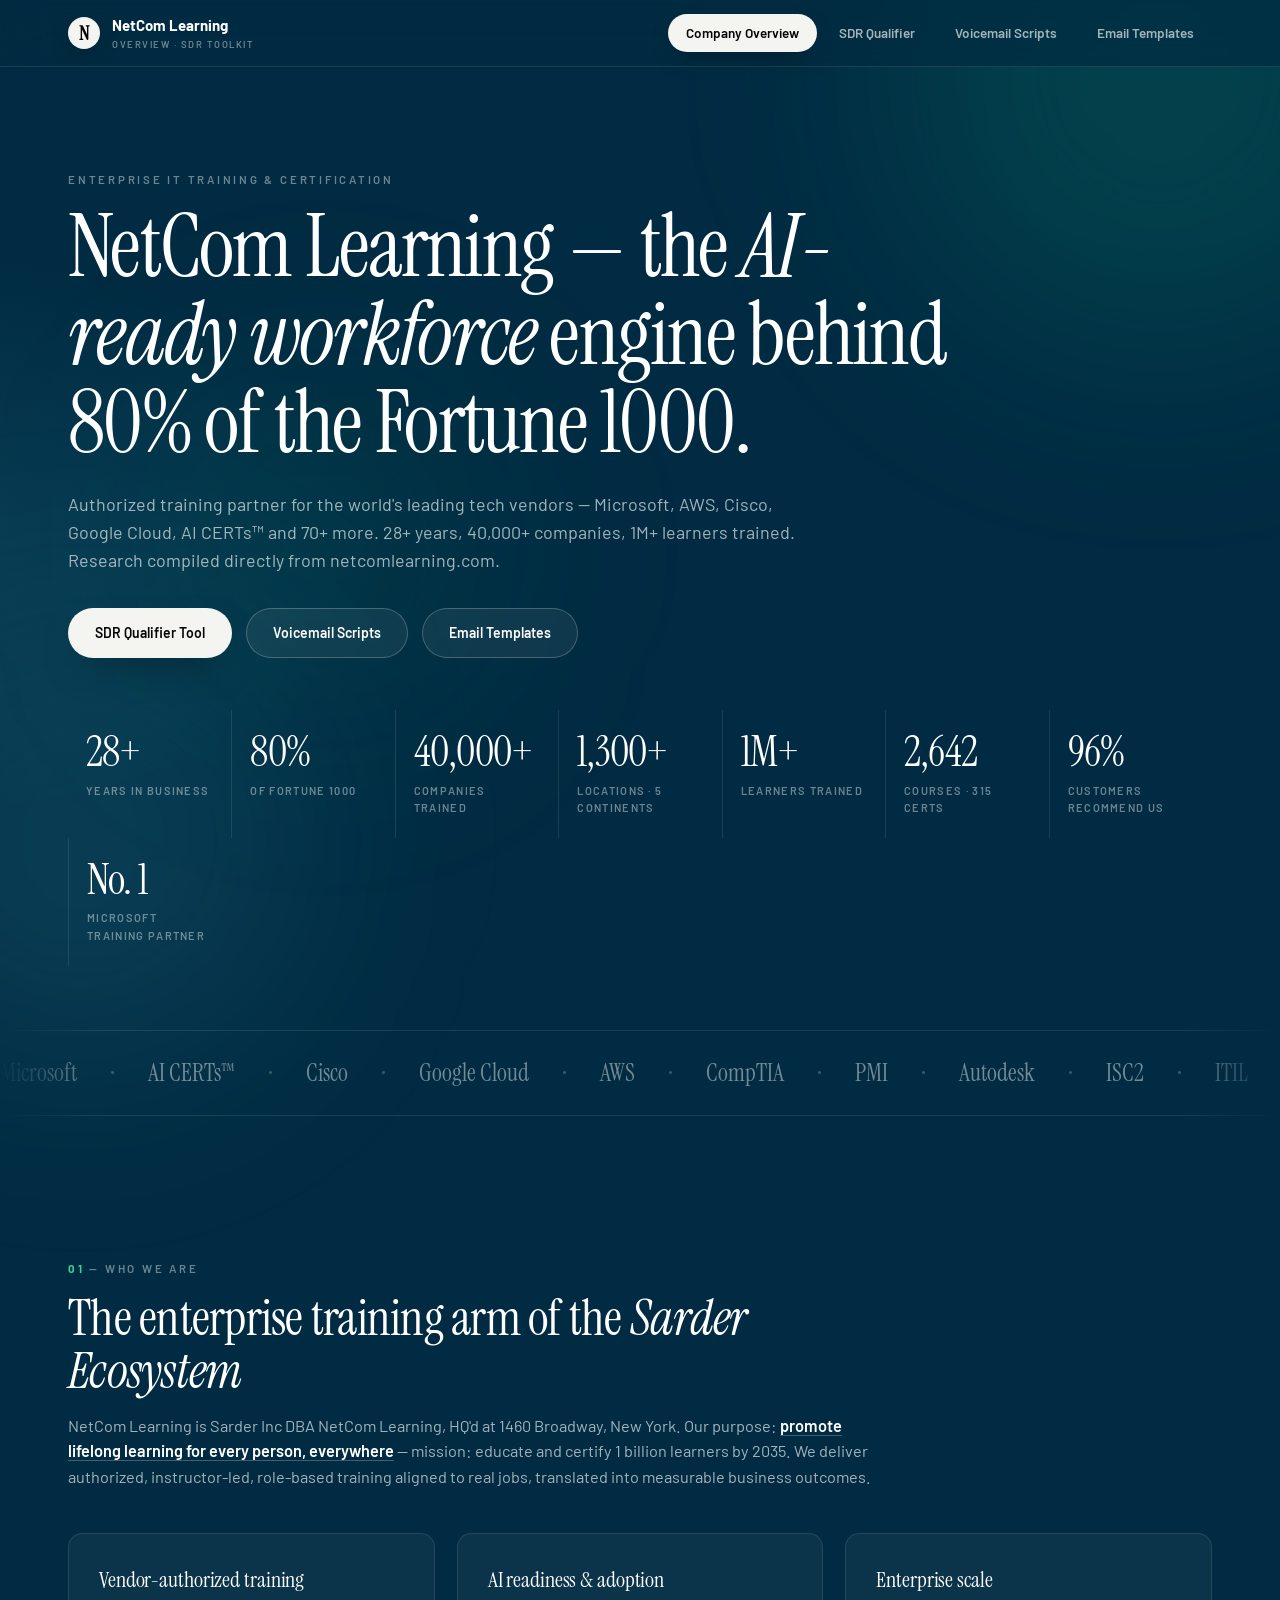
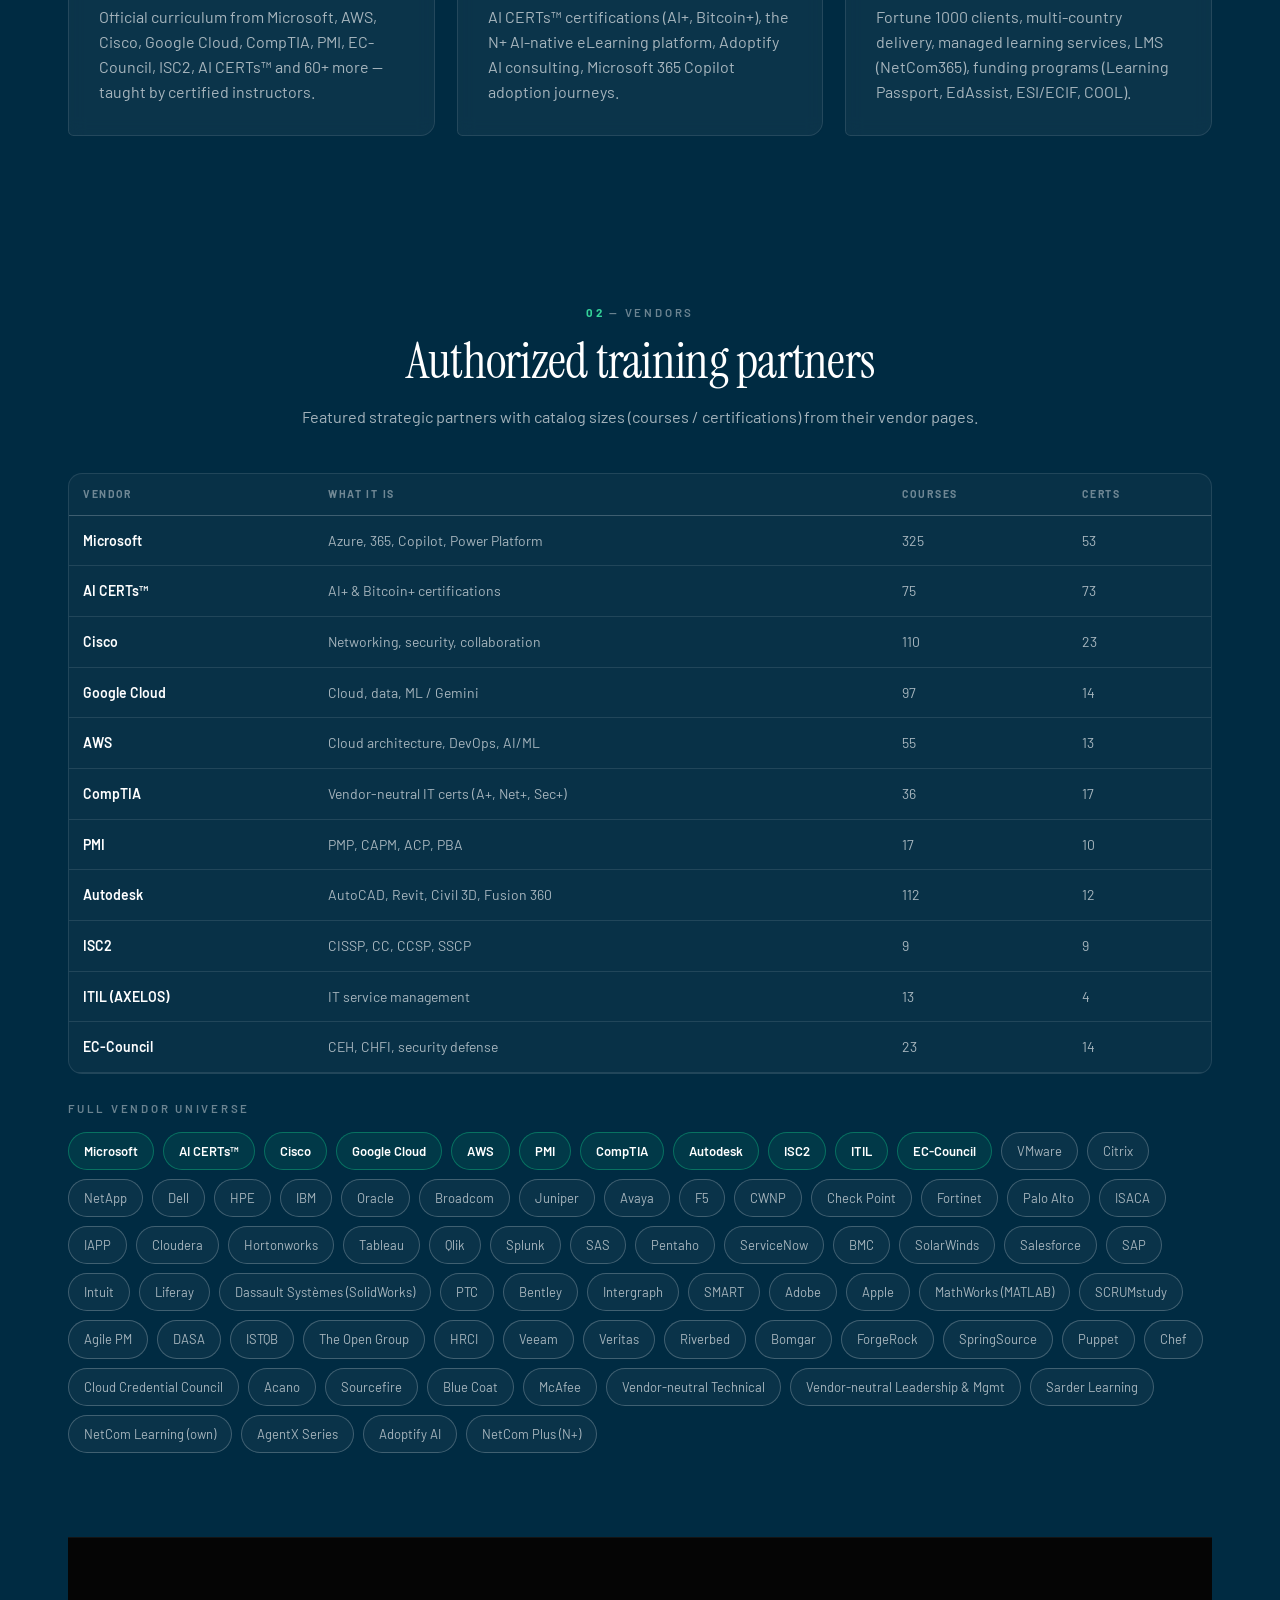
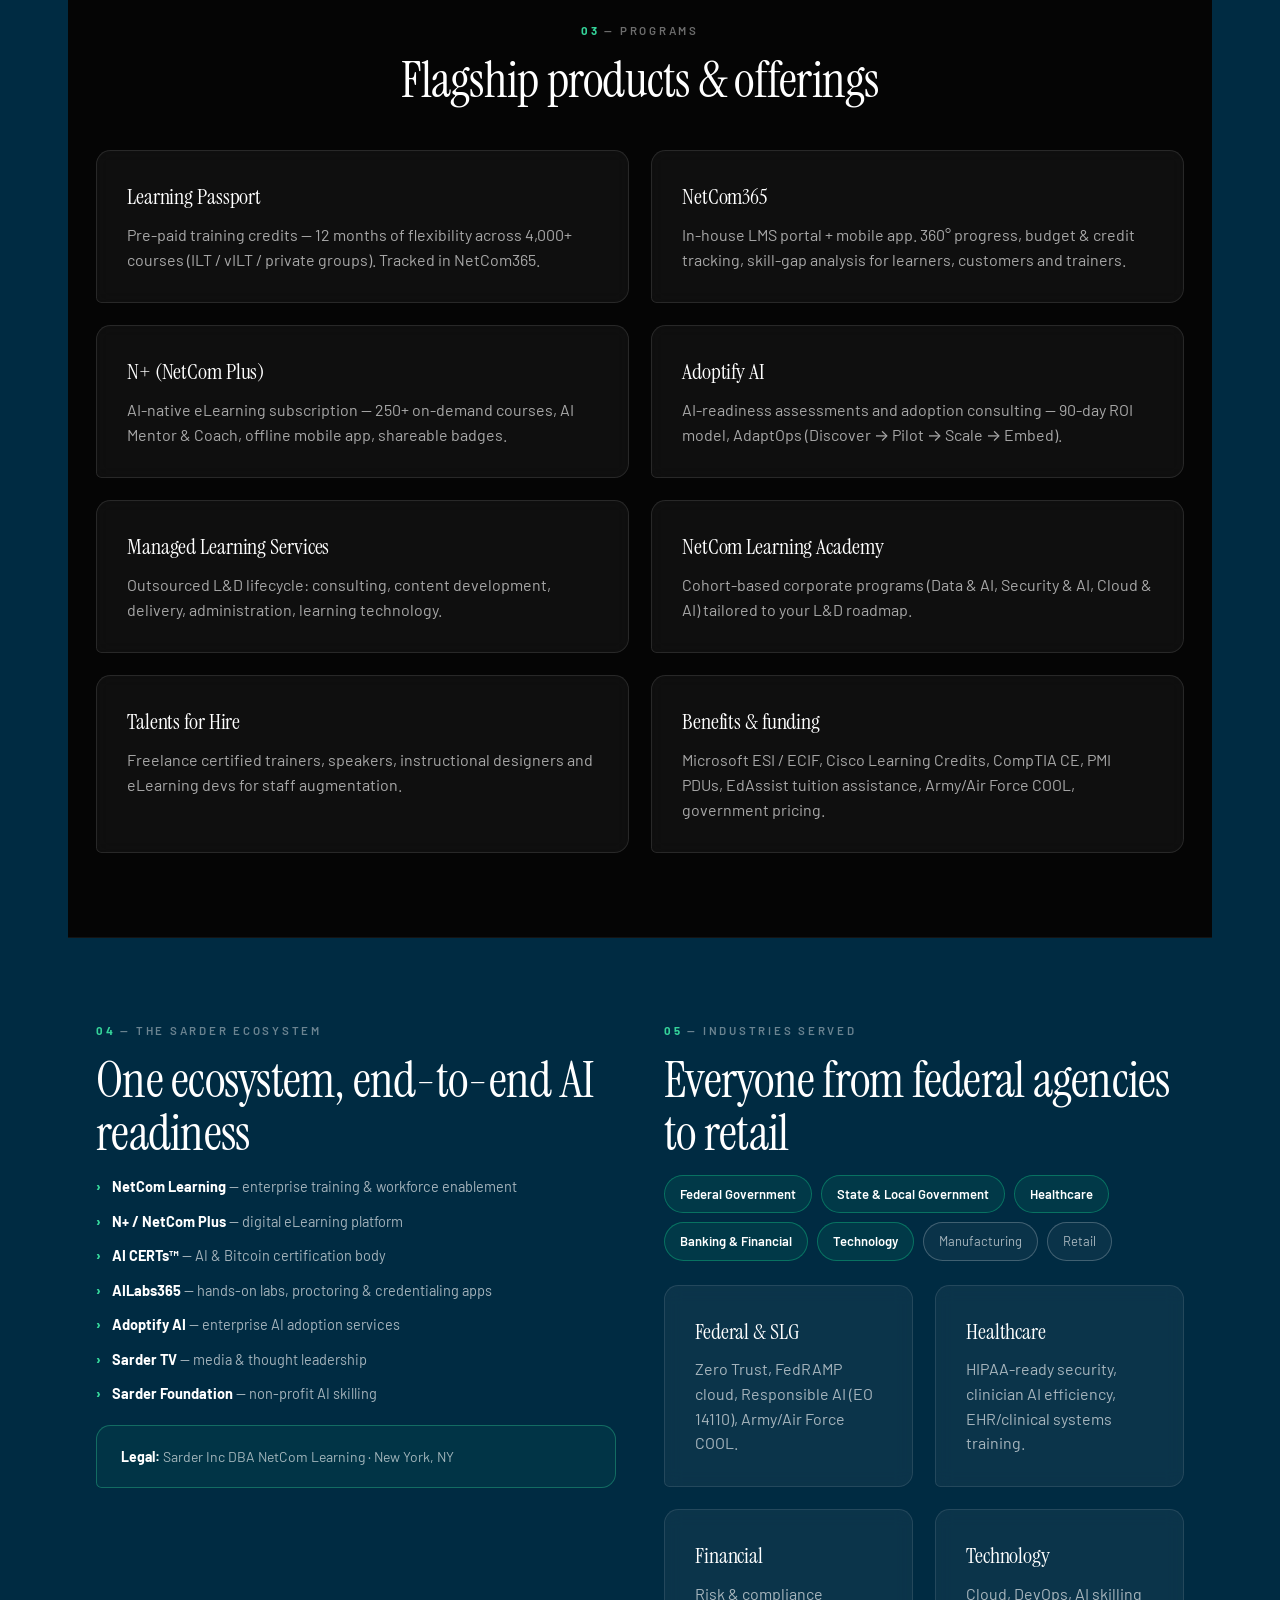
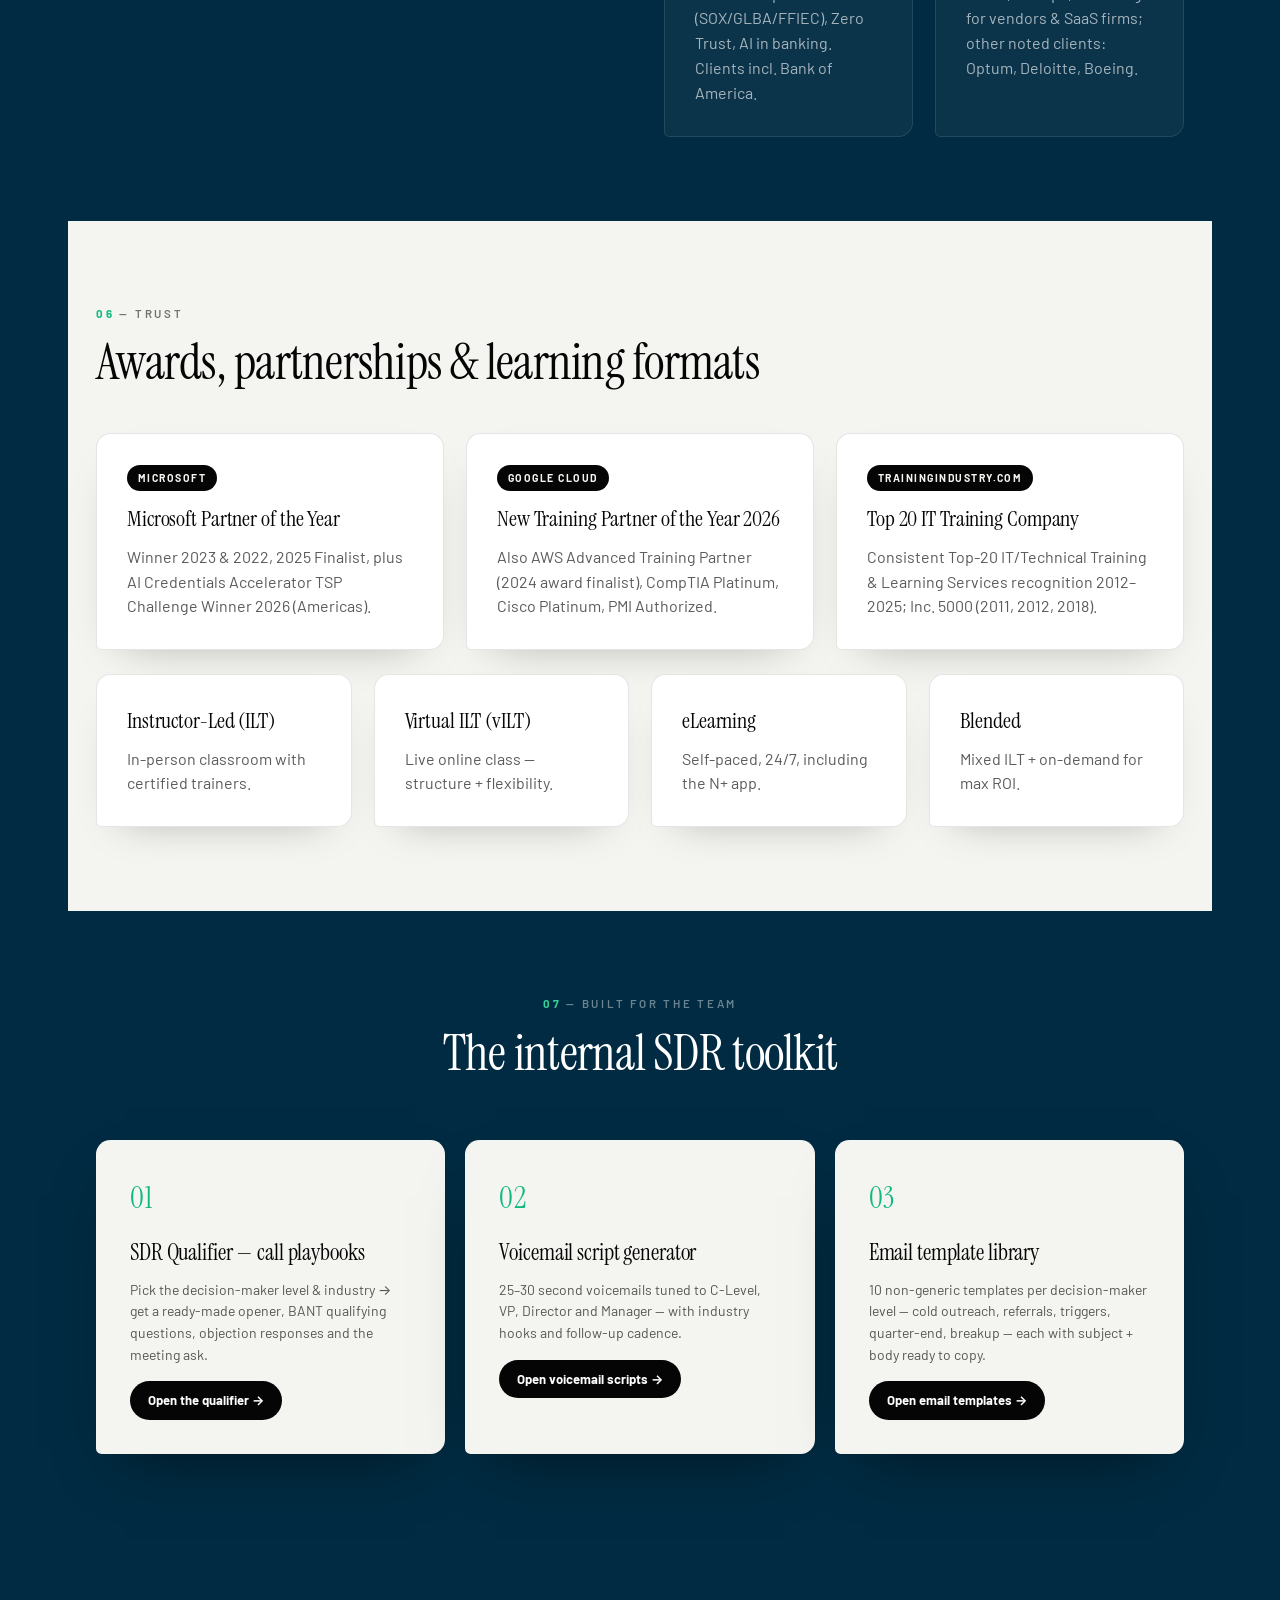
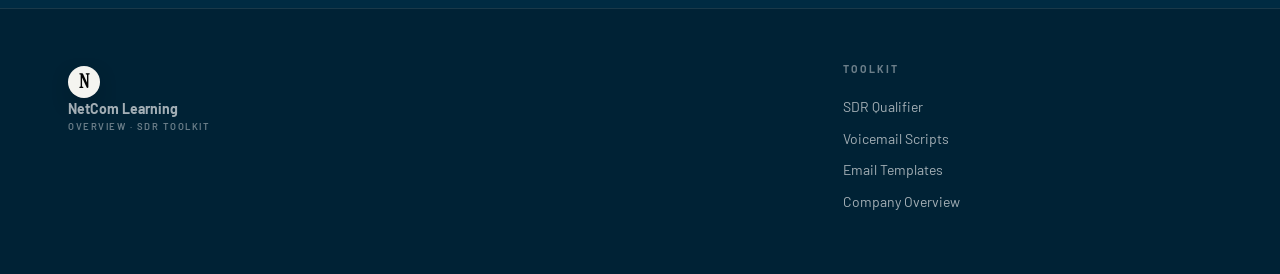
==== index.html @ cc53cfce "c" ====
<!DOCTYPE html>
<html lang="en">
<head>
<meta charset="UTF-8">
<meta name="viewport" content="width=device-width, initial-scale=1.0">
<title>NetCom Learning — Company Overview &amp; SDR Toolkit</title>
<link rel="preconnect" href="https://fonts.googleapis.com">
<link rel="preconnect" href="https://fonts.gstatic.com" crossorigin>
<link href="https://fonts.googleapis.com/css2?family=Instrument+Serif:ital@0;1&family=Barlow:wght@400;500;600;700&family=Inter:wght@600;700&display=swap" rel="stylesheet">
<link rel="stylesheet" href="assets/styles.css">
</head>
<body>
<div class="orb orb-1"></div><div class="orb orb-2"></div><div class="orb orb-3"></div>

<nav>
  <div class="container nav-inner">
    <a class="brand" href="index.html">
      <span class="brand-mark">N</span>
      <span>NetCom Learning<small>Overview · SDR Toolkit</small></span>
    </a>
    <div class="nav-links">
      <a href="index.html" class="active">Company Overview</a>
      <a href="sdr-qualifier.html">SDR Qualifier</a>
      <a href="voicemail-scripts.html">Voicemail Scripts</a>
      <a href="emails.html">Email Templates</a>
    </div>
  </div>
</nav>

<header class="hero">
  <div class="container">
    <div class="eyebrow">Enterprise IT Training &amp; Certification</div>
    <h1>NetCom Learning — the <em>AI-ready workforce</em> engine behind 80% of the Fortune 1000.</h1>
    <p class="lede">Authorized training partner for the world's leading tech vendors — Microsoft, AWS, Cisco, Google Cloud, AI CERTs™ and 70+ more. 28+ years, 40,000+ companies, 1M+ learners trained. Research compiled directly from netcomlearning.com.</p>
    <div class="hero-actions">
      <a class="btn" href="sdr-qualifier.html">SDR Qualifier Tool</a>
      <a class="btn ghost" href="voicemail-scripts.html">Voicemail Scripts</a>
      <a class="btn ghost" href="emails.html">Email Templates</a>
    </div>

    <div class="stats">
      <div class="stat"><b>28+</b><span>Years in business</span></div>
      <div class="stat"><b>80%</b><span>of Fortune 1000</span></div>
      <div class="stat"><b>40,000+</b><span>Companies trained</span></div>
      <div class="stat"><b>1,300+</b><span>Locations · 5 continents</span></div>
      <div class="stat"><b>1M+</b><span>Learners trained</span></div>
      <div class="stat"><b>2,642</b><span>Courses · 315 certs</span></div>
      <div class="stat"><b>96%</b><span>Customers recommend us</span></div>
      <div class="stat"><b>No. 1</b><span>Microsoft Training Partner</span></div>
    </div>
  </div>

  <!-- vendor ribbon marquee -->
  <div class="marquee">
    <div class="marquee-track">
      <span>Microsoft</span><span>AI CERTs™</span><span>Cisco</span><span>Google Cloud</span><span>AWS</span><span>CompTIA</span><span>PMI</span><span>Autodesk</span><span>ISC2</span><span>ITIL</span><span>EC-Council</span><span>VMware</span><span>Oracle</span><span>Salesforce</span><span>ServiceNow</span><span>Adobe</span>
      <span>Microsoft</span><span>AI CERTs™</span><span>Cisco</span><span>Google Cloud</span><span>AWS</span><span>CompTIA</span><span>PMI</span><span>Autodesk</span><span>ISC2</span><span>ITIL</span><span>EC-Council</span><span>VMware</span><span>Oracle</span><span>Salesforce</span><span>ServiceNow</span><span>Adobe</span>
    </div>
  </div>
</header>

<main class="container">

  <!-- About -->
  <section id="about" class="reveal">
    <div class="section-head">
      <div class="eyebrow"><b>01</b> — Who we are</div>
      <h2>The enterprise training arm of the <em>Sarder Ecosystem</em></h2>
      <p>NetCom Learning is Sarder Inc DBA NetCom Learning, HQ'd at 1460 Broadway, New York. Our purpose: <b class="hl">promote lifelong learning for every person, everywhere</b> — mission: educate and certify 1 billion learners by 2035. We deliver authorized, instructor-led, role-based training aligned to real jobs, translated into measurable business outcomes.</p>
    </div>
    <div class="grid grid-3">
      <div class="card"><h3>Vendor-authorized training</h3><p>Official curriculum from Microsoft, AWS, Cisco, Google Cloud, CompTIA, PMI, EC-Council, ISC2, AI CERTs™ and 60+ more — taught by certified instructors.</p></div>
      <div class="card"><h3>AI readiness &amp; adoption</h3><p>AI CERTs™ certifications (AI+, Bitcoin+), the N+ AI-native eLearning platform, Adoptify AI consulting, Microsoft 365 Copilot adoption journeys.</p></div>
      <div class="card"><h3>Enterprise scale</h3><p>Fortune 1000 clients, multi-country delivery, managed learning services, LMS (NetCom365), funding programs (Learning Passport, EdAssist, ESI/ECIF, COOL).</p></div>
    </div>
  </section>

  <!-- Vendors -->
  <section id="vendors" class="reveal">
    <div class="section-head center">
      <div class="eyebrow"><b>02</b> — Vendors</div>
      <h2>Authorized training partners</h2>
      <p>Featured strategic partners with catalog sizes (courses / certifications) from their vendor pages.</p>
    </div>
    <div class="wrap-tbl" style="margin-bottom:26px">
      <table class="tbl">
        <thead><tr><th>Vendor</th><th>What it is</th><th>Courses</th><th>Certs</th></tr></thead>
        <tbody>
          <tr><td>Microsoft</td><td>Azure, 365, Copilot, Power Platform</td><td>325</td><td>53</td></tr>
          <tr><td>AI CERTs™</td><td>AI+ &amp; Bitcoin+ certifications</td><td>75</td><td>73</td></tr>
          <tr><td>Cisco</td><td>Networking, security, collaboration</td><td>110</td><td>23</td></tr>
          <tr><td>Google Cloud</td><td>Cloud, data, ML / Gemini</td><td>97</td><td>14</td></tr>
          <tr><td>AWS</td><td>Cloud architecture, DevOps, AI/ML</td><td>55</td><td>13</td></tr>
          <tr><td>CompTIA</td><td>Vendor-neutral IT certs (A+, Net+, Sec+)</td><td>36</td><td>17</td></tr>
          <tr><td>PMI</td><td>PMP, CAPM, ACP, PBA</td><td>17</td><td>10</td></tr>
          <tr><td>Autodesk</td><td>AutoCAD, Revit, Civil 3D, Fusion 360</td><td>112</td><td>12</td></tr>
          <tr><td>ISC2</td><td>CISSP, CC, CCSP, SSCP</td><td>9</td><td>9</td></tr>
          <tr><td>ITIL (AXELOS)</td><td>IT service management</td><td>13</td><td>4</td></tr>
          <tr><td>EC-Council</td><td>CEH, CHFI, security defense</td><td>23</td><td>14</td></tr>
        </tbody>
      </table>
    </div>
    <div class="eyebrow">Full vendor universe</div>
    <div class="chip-wrap">
      <span class="chip featured">Microsoft</span><span class="chip featured">AI CERTs™</span><span class="chip featured">Cisco</span><span class="chip featured">Google Cloud</span><span class="chip featured">AWS</span><span class="chip featured">PMI</span><span class="chip featured">CompTIA</span><span class="chip featured">Autodesk</span><span class="chip featured">ISC2</span><span class="chip featured">ITIL</span><span class="chip featured">EC-Council</span>
      <span class="chip">VMware</span><span class="chip">Citrix</span><span class="chip">NetApp</span><span class="chip">Dell</span><span class="chip">HPE</span><span class="chip">IBM</span><span class="chip">Oracle</span><span class="chip">Broadcom</span><span class="chip">Juniper</span><span class="chip">Avaya</span><span class="chip">F5</span><span class="chip">CWNP</span><span class="chip">Check Point</span><span class="chip">Fortinet</span><span class="chip">Palo Alto</span><span class="chip">ISACA</span><span class="chip">IAPP</span><span class="chip">Cloudera</span><span class="chip">Hortonworks</span><span class="chip">Tableau</span><span class="chip">Qlik</span><span class="chip">Splunk</span><span class="chip">SAS</span><span class="chip">Pentaho</span><span class="chip">ServiceNow</span><span class="chip">BMC</span><span class="chip">SolarWinds</span><span class="chip">Salesforce</span><span class="chip">SAP</span><span class="chip">Intuit</span><span class="chip">Liferay</span><span class="chip">Dassault Systèmes (SolidWorks)</span><span class="chip">PTC</span><span class="chip">Bentley</span><span class="chip">Intergraph</span><span class="chip">SMART</span><span class="chip">Adobe</span><span class="chip">Apple</span><span class="chip">MathWorks (MATLAB)</span><span class="chip">SCRUMstudy</span><span class="chip">Agile PM</span><span class="chip">DASA</span><span class="chip">ISTQB</span><span class="chip">The Open Group</span><span class="chip">HRCI</span><span class="chip">Veeam</span><span class="chip">Veritas</span><span class="chip">Riverbed</span><span class="chip">Bomgar</span><span class="chip">ForgeRock</span><span class="chip">SpringSource</span><span class="chip">Puppet</span><span class="chip">Chef</span><span class="chip">Cloud Credential Council</span><span class="chip">Acano</span><span class="chip">Sourcefire</span><span class="chip">Blue Coat</span><span class="chip">McAfee</span>
      <span class="chip">Vendor-neutral Technical</span><span class="chip">Vendor-neutral Leadership &amp; Mgmt</span><span class="chip">Sarder Learning</span><span class="chip">NetCom Learning (own)</span><span class="chip">AgentX Series</span><span class="chip">Adoptify AI</span><span class="chip">NetCom Plus (N+)</span>
    </div>
  </section>

  <!-- Programs -->
  <section id="programs" class="dark-black reveal">
    <div class="container">
      <div class="section-head center">
        <div class="eyebrow"><b>03</b> — Programs</div>
        <h2>Flagship products &amp; offerings</h2>
      </div>
      <div class="grid grid-2">
        <div class="card"><h3>Learning Passport</h3><p>Pre-paid training credits — 12 months of flexibility across 4,000+ courses (ILT / vILT / private groups). Tracked in NetCom365.</p></div>
        <div class="card"><h3>NetCom365</h3><p>In-house LMS portal + mobile app. 360° progress, budget &amp; credit tracking, skill-gap analysis for learners, customers and trainers.</p></div>
        <div class="card"><h3>N+ (NetCom Plus)</h3><p>AI-native eLearning subscription — 250+ on-demand courses, AI Mentor &amp; Coach, offline mobile app, shareable badges.</p></div>
        <div class="card"><h3>Adoptify AI</h3><p>AI-readiness assessments and adoption consulting — 90-day ROI model, AdaptOps (Discover → Pilot → Scale → Embed).</p></div>
        <div class="card"><h3>Managed Learning Services</h3><p>Outsourced L&amp;D lifecycle: consulting, content development, delivery, administration, learning technology.</p></div>
        <div class="card"><h3>NetCom Learning Academy</h3><p>Cohort-based corporate programs (Data &amp; AI, Security &amp; AI, Cloud &amp; AI) tailored to your L&amp;D roadmap.</p></div>
        <div class="card"><h3>Talents for Hire</h3><p>Freelance certified trainers, speakers, instructional designers and eLearning devs for staff augmentation.</p></div>
        <div class="card"><h3>Benefits &amp; funding</h3><p>Microsoft ESI / ECIF, Cisco Learning Credits, CompTIA CE, PMI PDUs, EdAssist tuition assistance, Army/Air Force COOL, government pricing.</p></div>
      </div>
    </div>
  </section>

  <!-- Sarder ecosystem + industries -->
  <section id="ecosystem" class="reveal">
    <div class="container">
      <div class="grid grid-2" style="gap:48px;align-items:start">
        <div>
          <div class="eyebrow"><b>04</b> — The Sarder Ecosystem</div>
          <h2>One ecosystem, end-to-end AI readiness</h2>
          <ul class="feature-list">
            <li><span class="tic">›</span><div><b>NetCom Learning</b> — enterprise training &amp; workforce enablement</div></li>
            <li><span class="tic">›</span><div><b>N+ / NetCom Plus</b> — digital eLearning platform</div></li>
            <li><span class="tic">›</span><div><b>AI CERTs™</b> — AI &amp; Bitcoin certification body</div></li>
            <li><span class="tic">›</span><div><b>AILabs365</b> — hands-on labs, proctoring &amp; credentialing apps</div></li>
            <li><span class="tic">›</span><div><b>Adoptify AI</b> — enterprise AI adoption services</div></li>
            <li><span class="tic">›</span><div><b>Sarder TV</b> — media &amp; thought leadership</div></li>
            <li><span class="tic">›</span><div><b>Sarder Foundation</b> — non-profit AI skilling</div></li>
          </ul>
          <div class="callout" style="margin-top:20px"><b>Legal:</b> Sarder Inc DBA NetCom Learning · New York, NY</div>
        </div>
        <div>
          <div class="eyebrow"><b>05</b> — Industries served</div>
          <h2>Everyone from federal agencies to retail</h2>
          <div class="chip-wrap">
            <span class="chip featured">Federal Government</span>
            <span class="chip featured">State &amp; Local Government</span>
            <span class="chip featured">Healthcare</span>
            <span class="chip featured">Banking &amp; Financial</span>
            <span class="chip featured">Technology</span>
            <span class="chip">Manufacturing</span>
            <span class="chip">Retail</span>
          </div>
          <div class="grid grid-2" style="margin-top:24px">
            <div class="card"><h3>Federal &amp; SLG</h3><p>Zero Trust, FedRAMP cloud, Responsible AI (EO 14110), Army/Air Force COOL.</p></div>
            <div class="card"><h3>Healthcare</h3><p>HIPAA-ready security, clinician AI efficiency, EHR/clinical systems training.</p></div>
            <div class="card"><h3>Financial</h3><p>Risk &amp; compliance (SOX/GLBA/FFIEC), Zero Trust, AI in banking. Clients incl. Bank of America.</p></div>
            <div class="card"><h3>Technology</h3><p>Cloud, DevOps, AI skilling for vendors &amp; SaaS firms; other noted clients: Optum, Deloitte, Boeing.</p></div>
          </div>
        </div>
      </div>
    </div>
  </section>

  <!-- Awards & formats -->
  <section id="awards" class="bone reveal">
    <div class="container">
      <div class="section-head">
        <div class="eyebrow"><b>06</b> — Trust</div>
        <h2>Awards, partnerships &amp; learning formats</h2>
      </div>
      <div class="grid grid-3">
        <div class="card"><span class="badge grad">Microsoft</span><h3 style="margin-top:12px">Microsoft Partner of the Year</h3><p>Winner 2023 &amp; 2022, 2025 Finalist, plus AI Credentials Accelerator TSP Challenge Winner 2026 (Americas).</p></div>
        <div class="card"><span class="badge grad">Google Cloud</span><h3 style="margin-top:12px">New Training Partner of the Year 2026</h3><p>Also AWS Advanced Training Partner (2024 award finalist), CompTIA Platinum, Cisco Platinum, PMI Authorized.</p></div>
        <div class="card"><span class="badge grad">TrainingIndustry.com</span><h3 style="margin-top:12px">Top 20 IT Training Company</h3><p>Consistent Top-20 IT/Technical Training &amp; Learning Services recognition 2012–2025; Inc. 5000 (2011, 2012, 2018).</p></div>
      </div>
      <div class="grid grid-4" style="margin-top:24px">
        <div class="card"><h3>Instructor-Led (ILT)</h3><p>In-person classroom with certified trainers.</p></div>
        <div class="card"><h3>Virtual ILT (vILT)</h3><p>Live online class — structure + flexibility.</p></div>
        <div class="card"><h3>eLearning</h3><p>Self-paced, 24/7, including the N+ app.</p></div>
        <div class="card"><h3>Blended</h3><p>Mixed ILT + on-demand for max ROI.</p></div>
      </div>
    </div>
  </section>

  <!-- SDR toolkit CTA -->
  <section class="reveal">
    <div class="container">
      <div class="section-head center">
        <div class="eyebrow"><b>07</b> — Built for the team</div>
        <h2>The internal SDR toolkit</h2>
      </div>
      <div class="hero-tools">
        <a class="tool-tile" href="sdr-qualifier.html">
          <div class="t-icon">01</div>
          <h3>SDR Qualifier — call playbooks</h3>
          <p>Pick the decision-maker level &amp; industry → get a ready-made opener, BANT qualifying questions, objection responses and the meeting ask.</p>
          <span class="go">Open the qualifier →</span>
        </a>
        <a class="tool-tile" href="voicemail-scripts.html">
          <div class="t-icon">02</div>
          <h3>Voicemail script generator</h3>
          <p>25–30 second voicemails tuned to C-Level, VP, Director and Manager — with industry hooks and follow-up cadence.</p>
          <span class="go">Open voicemail scripts →</span>
        </a>
        <a class="tool-tile" href="emails.html">
          <div class="t-icon">03</div>
          <h3>Email template library</h3>
          <p>10 non-generic templates per decision-maker level — cold outreach, referrals, triggers, quarter-end, breakup — each with subject + body ready to copy.</p>
          <span class="go">Open email templates →</span>
        </a>
      </div>
    </div>
  </section>
</main>

<footer>
  <div class="container">
    <div class="footer-grid">
      <div>
        <a class="brand" href="index.html"><span class="brand-mark">N</span><span>NetCom Learning<small>Overview · SDR Toolkit</small></span></a>
      </div>
      <div>
        <h4>Toolkit</h4>
        <a href="sdr-qualifier.html">SDR Qualifier</a>
        <a href="voicemail-scripts.html">Voicemail Scripts</a>
        <a href="emails.html">Email Templates</a>
        <a href="index.html">Company Overview</a>
      </div>
    </div>
  </div>
</footer>

<div class="toast" id="toast">Copied to clipboard</div>
<script src="assets/app.js"></script>
</body>
</html>
---- assets/styles.css ----
/* ============================================================
   NetCom Learning — SDR & Learning Hub
   Design system inspired by VybeSchool (vybeschool.com)
   Deep navy-teal base · Instrument Serif display · bone-white
   inverted sections · white pill CTAs · editorial marquees
   ============================================================ */
:root{
  --bg:#002b42;              /* signature navy-teal */
  --bg-2:#001a29;            /* deeper navy */
  --bg-black:#050505;        /* near-black contrast sections */
  --bone:#f4f4f0;            /* warm bone-white inverted sections */
  --ink:#050505;
  --card:rgba(255,255,255,.045);
  --card-2:rgba(255,255,255,.085);
  --stroke:rgba(255,255,255,.10);
  --stroke-2:rgba(255,255,255,.22);
  --text:#fff;
  --muted:rgba(255,255,255,.64);
  --faint:rgba(255,255,255,.42);
  --emerald:#34d399;
  --emerald-deep:#10b981;
  --mint:#6ee7b7;
  --cyan:#67e8f9;
  --violet:#c4b5fd;
  --amber:#fcd34d;
  --rose:#fb7185;
  --font-display:'Instrument Serif',Georgia,'Times New Roman',serif;
  --font-body:'Barlow','Inter',ui-sans-serif,system-ui,-apple-system,'Segoe UI',Roboto,Arial,sans-serif;
  --mono:ui-monospace,SFMono-Regular,Menlo,'Cascadia Code',Consolas,monospace;
  --radius:1rem;
  --radius-organic:.9rem .9rem .9rem .35rem;   /* comfy asymmetric corner */
  --shadow:0 30px 70px -30px rgba(0,0,0,.65);
  --ease:cubic-bezier(.22,.61,.36,1);
}
*{box-sizing:border-box;margin:0;padding:0}
html{scroll-behavior:smooth}
::-webkit-scrollbar{display:none}
*{-ms-overflow-style:none;scrollbar-width:none}
body{
  font-family:var(--font-body);
  color:var(--text);
  background:
    radial-gradient(1100px 520px at 90% -10%,rgba(16,185,129,.14),transparent 60%),
    radial-gradient(900px 480px at -10% 8%,rgba(103,232,249,.10),transparent 60%),
    radial-gradient(800px 640px at 50% 115%,rgba(0,26,41,.9),transparent 70%),
    var(--bg);
  min-height:100vh;
  line-height:1.55;
  overflow-x:hidden;
  -webkit-font-smoothing:antialiased;
}
a{color:var(--text);text-decoration:none}
img{max-width:100%}
::selection{background:var(--emerald-deep);color:#fff}

/* ---------- decorative glows ---------- */
.orb{position:fixed;border-radius:50%;filter:blur(110px);z-index:-1;pointer-events:none}
.orb-1{width:520px;height:520px;background:rgba(16,185,129,.16);top:-180px;right:-140px}
.orb-2{width:440px;height:440px;background:rgba(103,232,249,.10);bottom:-160px;left:-140px}
.orb-3{width:340px;height:340px;background:rgba(16,185,129,.08);top:42%;left:12%}
@keyframes glow-breath{0%,100%{opacity:.55}50%{opacity:1}}
.orb{animation:glow-breath 9s var(--ease) infinite}

/* ---------- layout ---------- */
.container{max-width:1200px;margin:0 auto;padding:0 28px}
section{padding:84px 0;position:relative}
.eyebrow{
  font-family:var(--font-body);text-transform:uppercase;letter-spacing:.24em;
  font-size:11.5px;color:var(--faint);font-weight:600;margin-bottom:14px;
}
.eyebrow b{color:var(--emerald);font-weight:700}
h1,h2{font-family:var(--font-display);font-weight:400;color:var(--text)}
h1{
  font-size:clamp(2.6rem,7vw,5.4rem);line-height:1.02;
  letter-spacing:-.02em;text-wrap:balance;
}
h2{font-size:clamp(1.9rem,4.4vw,3.1rem);line-height:1.06;margin-bottom:16px;letter-spacing:-.015em}
h3{font-family:var(--font-display);font-weight:400;font-size:1.35rem;letter-spacing:-.005em;color:var(--text);margin-bottom:8px}
p{color:var(--muted)}
.muted{color:var(--muted)}
.small-note{font-size:12.5px;color:var(--faint)}
.grad-text{color:var(--text);background:none;-webkit-background-clip:initial;background-clip:initial;}
.section-head{max-width:820px;margin-bottom:44px}
.section-head.center{margin-left:auto;margin-right:auto;text-align:center}
.section-head p{font-size:1.02rem}
.hl{color:var(--text);font-weight:600;border-bottom:1px solid rgba(255,255,255,.25)}

/* near-black + bone section variants (VybeSchool alternation) */
.dark-black{background:var(--bg-black);border-top:1px solid rgba(255,255,255,.06);border-bottom:1px solid rgba(255,255,255,.06)}
.bone{background:var(--bone);color:var(--ink)}
.bone .eyebrow{color:rgba(5,5,5,.55)}
.bone .eyebrow b{color:var(--emerald-deep)}
.bone h1,.bone h2,.bone h3{color:var(--ink)}
.bone p{color:rgba(5,5,5,.68)}
.bone .muted{color:rgba(5,5,5,.68)}
.bone .small-note{color:rgba(5,5,5,.5)}
.bone .hl{color:var(--ink);border-bottom-color:rgba(5,5,5,.25)}
.bone .card{background:#fff;border-color:rgba(5,5,5,.10);box-shadow:0 18px 44px -28px rgba(5,5,5,.35)}
.bone .card p,.bone .card .small-note{color:rgba(5,5,5,.66)}
.bone .badge{border-color:rgba(5,5,5,.18);background:rgba(5,5,5,.04);color:rgba(5,5,5,.6)}
.bone .badge.b{color:#0284c7;border-color:rgba(2,132,199,.3);background:rgba(2,132,199,.08)}
.bone .badge.a{color:#7c3aed;border-color:rgba(124,58,237,.28);background:rgba(124,58,237,.08)}
.bone .badge.n{color:#059669;border-color:rgba(5,150,105,.3);background:rgba(5,150,105,.08)}
.bone .badge.t{color:#d97706;border-color:rgba(217,119,6,.3);background:rgba(217,119,6,.08)}
.bone .badge.grad{background:var(--ink);color:var(--bone);border:none}
.bone .callout{background:rgba(5,5,5,.05);border-color:rgba(5,5,5,.16);color:rgba(5,5,5,.66)}
.bone .callout b{color:var(--ink)}
.bone .chip{border-color:rgba(5,5,5,.18);background:#fff;color:rgba(5,5,5,.6)}
.bone .chip:hover{color:var(--ink);border-color:rgba(5,5,5,.4)}
.bone .chip.featured{border-color:rgba(5,150,105,.5);background:rgba(5,150,105,.08);color:var(--ink)}
.bone .wrap-tbl{background:#fff;border-color:rgba(5,5,5,.1);box-shadow:0 18px 44px -28px rgba(5,5,5,.35)}
.bone .tbl th{color:rgba(5,5,5,.5)}
.bone .tbl td{color:rgba(5,5,5,.66);border-bottom-color:rgba(5,5,5,.08)}
.bone .tbl td:first-child{color:var(--ink)}
.bone .tbl tr:hover td{background:rgba(5,5,5,.03)}
.bone .kbd{background:rgba(5,5,5,.07);border-color:rgba(5,5,5,.18);color:var(--ink)}
.bone .btn.ghost{background:rgba(5,5,5,.05);color:var(--ink);border-color:rgba(5,5,5,.25)}
.bone .rule-card{background:#fff;border-color:rgba(5,5,5,.12);box-shadow:0 14px 34px -26px rgba(5,5,5,.4)}
.bone .rule-card p{color:rgba(5,5,5,.66)}
.bone .vm-dur{color:rgba(5,5,5,.5)}

/* ---------- navbar ---------- */
nav{
  position:sticky;top:0;z-index:50;
  background:rgba(0,43,66,.72);
  backdrop-filter:blur(20px);-webkit-backdrop-filter:blur(20px);
  border-bottom:1px solid var(--stroke);
}
.nav-inner{display:flex;align-items:center;justify-content:space-between;height:66px}
.brand{display:flex;align-items:center;gap:12px;font-weight:700;font-size:15px}
.brand-mark{
  width:32px;height:32px;border-radius:999px;background:var(--bone);color:var(--ink);
  display:grid;place-items:center;font-family:var(--font-display);font-size:19px;line-height:1;
  box-shadow:0 8px 22px -8px rgba(0,0,0,.55);
}
.brand small{display:block;font-size:9.5px;color:var(--faint);font-weight:600;letter-spacing:.16em;text-transform:uppercase}
.nav-links{display:flex;gap:4px;align-items:center}
.nav-links a{
  padding:9px 18px;border-radius:999px;color:var(--muted);font-size:13.5px;font-weight:600;
  transition:.2s var(--ease);
}
.nav-links a:hover{color:var(--text);background:rgba(255,255,255,.07)}
.nav-links a.active{color:var(--ink);background:var(--bone);box-shadow:0 10px 26px -12px rgba(0,0,0,.5)}
@media(max-width:768px){.nav-inner{flex-wrap:wrap;gap:8px;padding:8px 0}.nav-links a{padding:7px 12px;font-size:12.5px}}

/* ---------- buttons / pills ---------- */
.btn{
  display:inline-flex;align-items:center;gap:9px;padding:13px 26px;border-radius:999px;
  background:var(--bone);color:var(--ink);font-family:var(--font-body);
  font-weight:600;font-size:14px;cursor:pointer;border:1px solid transparent;
  box-shadow:0 16px 38px -16px rgba(0,0,0,.5);transition:.22s var(--ease);
}
.btn:hover{transform:translateY(-2px);box-shadow:0 22px 46px -16px rgba(0,0,0,.6)}
.btn.ghost{background:rgba(255,255,255,.06);border-color:rgba(255,255,255,.22);color:var(--text);box-shadow:none}
.btn.ghost:hover{background:rgba(255,255,255,.11)}
.btn.small{padding:9px 17px;font-size:13px}
.btn.copy{background:rgba(255,255,255,.08);border-color:var(--stroke-2);color:var(--text);box-shadow:none}
.btn.copy:hover{background:rgba(255,255,255,.14);border-color:rgba(255,255,255,.35)}

.pill-row{display:flex;flex-wrap:wrap;gap:10px}
.pill{
  border:1px solid var(--stroke-2);background:rgba(255,255,255,.05);color:var(--muted);
  padding:11px 20px;border-radius:999px;font-size:14px;font-weight:600;cursor:pointer;transition:.2s var(--ease);
}
.pill:hover{color:var(--text);transform:translateY(-2px);border-color:rgba(255,255,255,.4)}
.pill.active{color:var(--ink);background:var(--bone);border-color:transparent;box-shadow:0 12px 30px -14px rgba(0,0,0,.55)}

/* ---------- cards ---------- */
.card{
  background:var(--card);border:1px solid var(--stroke);border-radius:var(--radius-organic);
  padding:30px;backdrop-filter:blur(8px);-webkit-backdrop-filter:blur(8px);
  transition:transform .25s var(--ease),border-color .25s,background .25s;
}
.card:hover{transform:translateY(-5px);border-color:rgba(255,255,255,.28);background:var(--card-2)}
.card.hover-none:hover{transform:none}
.card h3{margin-bottom:8px}
.badge{
  display:inline-flex;align-items:center;gap:6px;font-size:10.5px;font-weight:700;letter-spacing:.14em;
  text-transform:uppercase;padding:5px 11px;border-radius:999px;border:1px solid var(--stroke-2);
  color:var(--muted);background:rgba(255,255,255,.04);
}
.badge.b{color:var(--cyan);border-color:rgba(103,232,249,.32);background:rgba(103,232,249,.10)}
.badge.a{color:var(--violet);border-color:rgba(196,181,253,.32);background:rgba(196,181,253,.10)}
.badge.n{color:var(--mint);border-color:rgba(110,231,183,.32);background:rgba(110,231,183,.10)}
.badge.t{color:var(--amber);border-color:rgba(252,211,77,.32);background:rgba(252,211,77,.10)}
.badge.grad{background:var(--bone);color:var(--ink);border:none}

.grid{display:grid;gap:22px}
.grid-2{grid-template-columns:repeat(2,1fr)}
.grid-3{grid-template-columns:repeat(3,1fr)}
.grid-4{grid-template-columns:repeat(4,1fr)}
@media(max-width:900px){.grid-4{grid-template-columns:repeat(2,1fr)}.grid-3{grid-template-columns:repeat(2,1fr)}}
@media(max-width:640px){.grid-2,.grid-3,.grid-4{grid-template-columns:1fr}}

/* ---------- hero ---------- */
.hero{padding:104px 0 60px;position:relative}
.hero h1{max-width:960px}
.hero .lede{max-width:760px;font-size:1.12rem;margin:24px 0 34px}
.hero-actions{display:flex;gap:14px;flex-wrap:wrap;align-items:center}
.hero-tools{display:grid;grid-template-columns:repeat(auto-fit,minmax(290px,1fr));gap:20px;margin-top:60px}
.tool-tile{
  display:block;padding:34px;border-radius:var(--radius-organic);
  background:var(--bone);color:var(--ink);
  transition:.25s var(--ease);position:relative;
  box-shadow:0 26px 60px -30px rgba(0,0,0,.6);
}
.tool-tile:hover{transform:translateY(-6px);box-shadow:0 34px 70px -30px rgba(0,0,0,.7)}
.tool-tile .t-icon{font-family:var(--font-display);font-size:1.9rem;letter-spacing:.02em;margin-bottom:14px;color:var(--emerald-deep)}
.tool-tile h3{color:var(--ink);font-size:1.45rem;margin-bottom:8px}
.tool-tile p{color:rgba(5,5,5,.66);font-size:14px;margin-bottom:16px}
.tool-tile .go{
  display:inline-flex;align-items:center;gap:8px;font-size:13px;font-weight:700;color:#fff;
  background:var(--ink);border-radius:999px;padding:9px 18px;
  transition:.2s var(--ease);
}
.tool-tile:hover .go{background:var(--emerald-deep);padding-left:22px}

/* marquee strip (VybeSchool editorial ribbon) */
.marquee{
  overflow:hidden;border-top:1px solid var(--stroke);border-bottom:1px solid var(--stroke);
  padding:20px 0;margin-top:64px;
  -webkit-mask-image:linear-gradient(90deg,transparent,#000 8%,#000 92%,transparent);
  mask-image:linear-gradient(90deg,transparent,#000 8%,#000 92%,transparent);
}
.marquee-track{display:flex;width:max-content;animation:marquee-left 30s linear infinite}
.marquee-track:hover{animation-play-state:paused}
.marquee-track span{
  display:flex;align-items:center;gap:34px;padding-right:34px;white-space:nowrap;
  font-family:var(--font-display);font-size:1.5rem;color:rgba(255,255,255,.45);
}
.marquee-track span::after{content:"·";font-size:1.2em;color:rgba(255,255,255,.22)}
@keyframes marquee-left{from{transform:translateX(0)}to{transform:translateX(-50%)}}

/* ---------- stats ---------- */
.stats{display:grid;grid-template-columns:repeat(auto-fit,minmax(150px,1fr));gap:0;margin-top:52px}
.stat{
  padding:22px 18px;border-left:1px solid var(--stroke);
}
.stat:first-child{border-left:none}
.stat b{display:block;font-family:var(--font-display);font-weight:400;font-size:clamp(1.8rem,3.4vw,2.6rem);color:var(--text);letter-spacing:-.02em;line-height:1}
.stat span{font-size:11px;color:var(--faint);text-transform:uppercase;letter-spacing:.12em;font-weight:600;display:block;margin-top:8px}
@media(max-width:640px){.stat{border-left:none;border-top:1px solid var(--stroke)}}

/* ---------- chips ---------- */
.chip-wrap{display:flex;flex-wrap:wrap;gap:9px}
.chip{
  font-size:13px;padding:8px 15px;border-radius:999px;border:1px solid var(--stroke-2);
  background:rgba(255,255,255,.04);color:var(--muted);transition:.2s var(--ease);
}
.chip:hover{color:var(--text);border-color:rgba(255,255,255,.45);transform:translateY(-1px)}
.chip.featured{
  border-color:rgba(16,185,129,.45);background:rgba(16,185,129,.10);color:var(--text);font-weight:600;
}

/* ---------- tables ---------- */
.tbl{width:100%;border-collapse:collapse;font-size:14px}
.tbl th{font-family:var(--font-body);text-transform:uppercase;letter-spacing:.16em;font-size:10.5px;color:var(--faint);text-align:left;padding:12px 14px;border-bottom:1px solid var(--stroke-2)}
.tbl td{padding:14px;border-bottom:1px solid var(--stroke);color:var(--muted);vertical-align:top}
.tbl td:first-child{color:var(--text);font-weight:600}
.tbl tr:hover td{background:rgba(255,255,255,.04)}
.wrap-tbl{overflow-x:auto;border:1px solid var(--stroke);border-radius:14px;background:rgba(255,255,255,.03)}

/* ---------- feature lists ---------- */
.feature-list{list-style:none;display:grid;gap:12px}
.feature-list li{display:flex;gap:11px;align-items:flex-start;color:var(--muted);font-size:14.5px}
.feature-list li b{color:var(--text)}
.tic{color:var(--emerald);font-weight:800;flex-shrink:0}

/* ---------- control panel / playbook ---------- */
.control-panel{
  background:linear-gradient(160deg,rgba(255,255,255,.07),rgba(255,255,255,.02));
  border:1px solid var(--stroke-2);border-radius:var(--radius-organic);padding:30px;margin-bottom:30px;
}
.control-panel .cp-label{
  font-size:10.5px;letter-spacing:.22em;text-transform:uppercase;color:var(--faint);margin:20px 0 10px;font-weight:700;
}
.control-panel .cp-label:first-child{margin-top:0}
.playbook{display:grid;gap:18px}
.pb-section{border:1px solid var(--stroke);border-radius:var(--radius-organic);overflow:hidden;background:rgba(255,255,255,.03)}
.pb-head{display:flex;align-items:center;justify-content:space-between;gap:12px;padding:18px 22px;border-bottom:1px solid var(--stroke);cursor:pointer}
.pb-head h3{
  font-family:var(--font-body);font-size:11px;letter-spacing:.2em;text-transform:uppercase;
  color:var(--muted);font-weight:700;margin:0;
}
.pb-head .chev{transition:.25s var(--ease);color:var(--faint)}
.pb-section.open .chev{transform:rotate(180deg)}
.pb-body{padding:0;display:none}
.pb-section.open .pb-body{display:block;padding:22px;animation:fade-rise .4s var(--ease) both}
@keyframes fade-rise{from{opacity:0;transform:translateY(10px)}to{opacity:1;transform:none}}
.pb-section.open .pb-head{border-bottom-color:var(--stroke-2);background:rgba(255,255,255,.03)}

.script-block{
  background:rgba(0,0,0,.32);border:1px solid var(--stroke-2);border-radius:12px;
  padding:18px 20px;font-size:14.5px;color:rgba(255,255,255,.92);margin:12px 0;line-height:1.7;
}
.script-block .who{display:block;font-size:10px;letter-spacing:.2em;text-transform:uppercase;color:var(--emerald);margin-bottom:8px;font-weight:700}
.q-item{display:flex;gap:14px;align-items:flex-start;padding:14px 0;border-bottom:1px dashed var(--stroke)}
.q-item:last-child{border-bottom:none}
.q-item .q-txt{color:rgba(255,255,255,.9);font-size:14.5px}

.obj{border:1px solid var(--stroke);border-radius:12px;margin-bottom:12px;overflow:hidden;background:rgba(255,255,255,.03)}
.obj-head{display:flex;justify-content:space-between;align-items:center;gap:10px;padding:16px 18px;cursor:pointer}
.obj-head b{font-size:14px;font-weight:600}
.obj-head .chev{color:var(--faint);transition:.25s var(--ease)}
.obj.open .chev{transform:rotate(180deg)}
.obj-body{display:none;padding:0 18px 18px}
.obj.open .obj-body{display:block;animation:fade-rise .35s var(--ease) both}
.obj-body .reframe{font-size:13.5px;color:var(--amber);margin-bottom:12px}
.obj-body .resp{font-size:14px;color:var(--muted);border-left:3px solid var(--emerald-deep);padding-left:14px;margin-bottom:10px}
.obj-body .resp b{color:var(--text)}

.persona{text-align:left}
.persona .p-rank{font-size:10px;color:var(--emerald);letter-spacing:.2em;text-transform:uppercase;font-weight:700}
.persona h3{margin:8px 0 12px;font-size:1.3rem}
.persona ul{list-style:none;display:grid;gap:9px}
.persona li{font-size:13.5px;color:var(--muted);display:flex;gap:9px}

.kbd{font-family:var(--mono);background:rgba(255,255,255,.08);border:1px solid var(--stroke-2);border-radius:6px;padding:2px 8px;font-size:12px}

/* ---------- voicemail page ---------- */
.vm-tile{border:1px solid var(--stroke);border-radius:var(--radius-organic);background:rgba(255,255,255,.03);padding:24px;position:relative;display:flex;flex-direction:column}
.vm-tile .vm-tag{font-size:10px;letter-spacing:.22em;text-transform:uppercase;color:var(--emerald);margin-bottom:10px;font-weight:700}
.vm-tile .script-block{margin-top:10px;flex:1}
.vm-tile .vm-dur{font-size:12px;color:var(--faint);font-family:var(--mono);margin-top:12px}

.rule-card{background:rgba(255,255,255,.03);border:1px solid var(--stroke);border-radius:var(--radius-organic);padding:22px}
.rule-card .n{font-family:var(--font-display);color:var(--emerald);font-size:1.5rem}
.rule-card p{font-size:13.5px;margin-top:8px}
.rule-card p b{color:var(--text)}

/* ---------- email page ---------- */
.email-tile{border:1px solid var(--stroke);border-radius:var(--radius-organic);background:rgba(255,255,255,.03);padding:26px;margin-bottom:18px;position:relative}
.email-head{display:flex;justify-content:space-between;align-items:center;gap:14px;flex-wrap:wrap;margin-bottom:14px}
.email-tag{font-size:10px;letter-spacing:.22em;text-transform:uppercase;color:var(--emerald);font-weight:700}
.email-actions{display:flex;gap:10px;flex-wrap:wrap}
.email-subject{font-family:var(--font-display);font-size:1.45rem;line-height:1.25;color:var(--text);padding:6px 14px 10px;border-bottom:1px dashed var(--stroke-2);margin-bottom:14px}
.email-subject::before{content:"Subject · ";color:var(--faint);font-family:var(--font-ui);font-size:10px;letter-spacing:.2em;text-transform:uppercase;font-weight:700}
.email-body{font-size:14.5px;line-height:1.8;color:rgba(255,255,255,.88);white-space:pre-line}
.email-body a{color:var(--emerald)}

/* ---------- callouts / misc ---------- */
.divider{height:1px;background:linear-gradient(90deg,transparent,rgba(255,255,255,.18),transparent);margin:0}
.callout{
  border:1px solid rgba(52,211,153,.35);background:rgba(16,185,129,.07);border-radius:var(--radius-organic);
  padding:20px 24px;color:var(--muted);font-size:14px;
}
.callout b{color:var(--text)}
.tag-cloud{display:flex;flex-wrap:wrap;gap:8px;margin-top:14px}
.tag{font-size:12px;color:var(--faint);border:1px dashed var(--stroke-2);padding:4px 10px;border-radius:8px}

/* ---------- footer ---------- */
footer{border-top:1px solid var(--stroke);margin-top:70px;padding:52px 0 56px;background:rgba(0,26,41,.5)}
.footer-grid{display:grid;grid-template-columns:2fr 1fr;gap:36px}
.footer-grid h4{font-size:10.5px;letter-spacing:.2em;text-transform:uppercase;color:var(--faint);margin-bottom:14px;font-weight:700}
.footer-grid a{display:block;color:var(--muted);font-size:14px;padding:5px 0;transition:.2s}
.footer-grid a:hover{color:var(--text)}
.copyright{margin-top:40px;font-size:13px;color:var(--faint);border-top:1px solid var(--stroke);padding-top:22px;display:flex;justify-content:space-between;flex-wrap:wrap;gap:10px}
@media(max-width:760px){.footer-grid{grid-template-columns:1fr}}

/* ---------- toast ---------- */
.toast{
  position:fixed;bottom:28px;left:50%;transform:translateX(-50%) translateY(20px);
  background:var(--bone);color:var(--ink);font-weight:600;font-size:14px;padding:13px 24px;border-radius:999px;
  box-shadow:0 22px 50px -16px rgba(0,0,0,.6);opacity:0;pointer-events:none;transition:.3s var(--ease);z-index:100;
}
.toast.show{opacity:1;transform:translateX(-50%) translateY(0)}

/* ---------- scroll reveal ---------- */
.reveal{opacity:0;transform:translateY(22px);transition:opacity .7s var(--ease),transform .7s var(--ease)}
.reveal.in{opacity:1;transform:none}
@media(prefers-reduced-motion:reduce){.reveal{opacity:1;transform:none;transition:none}}
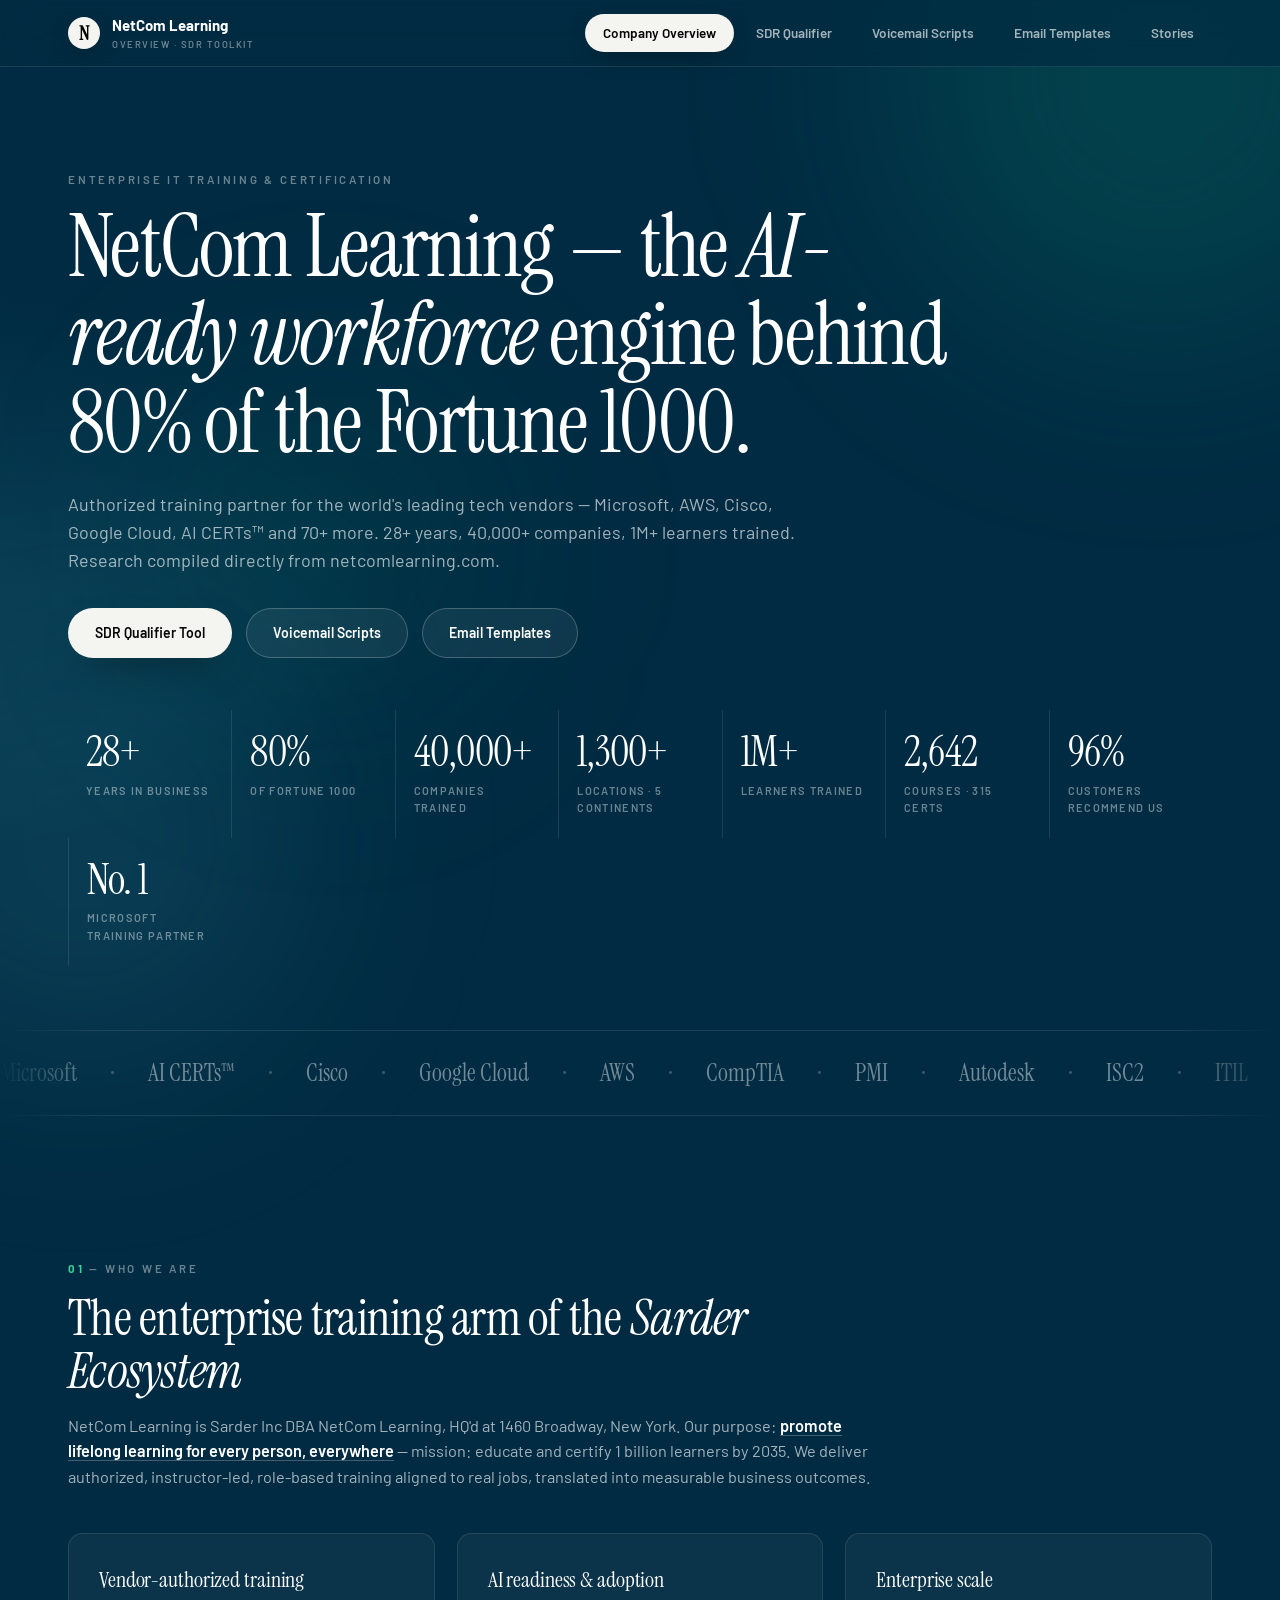
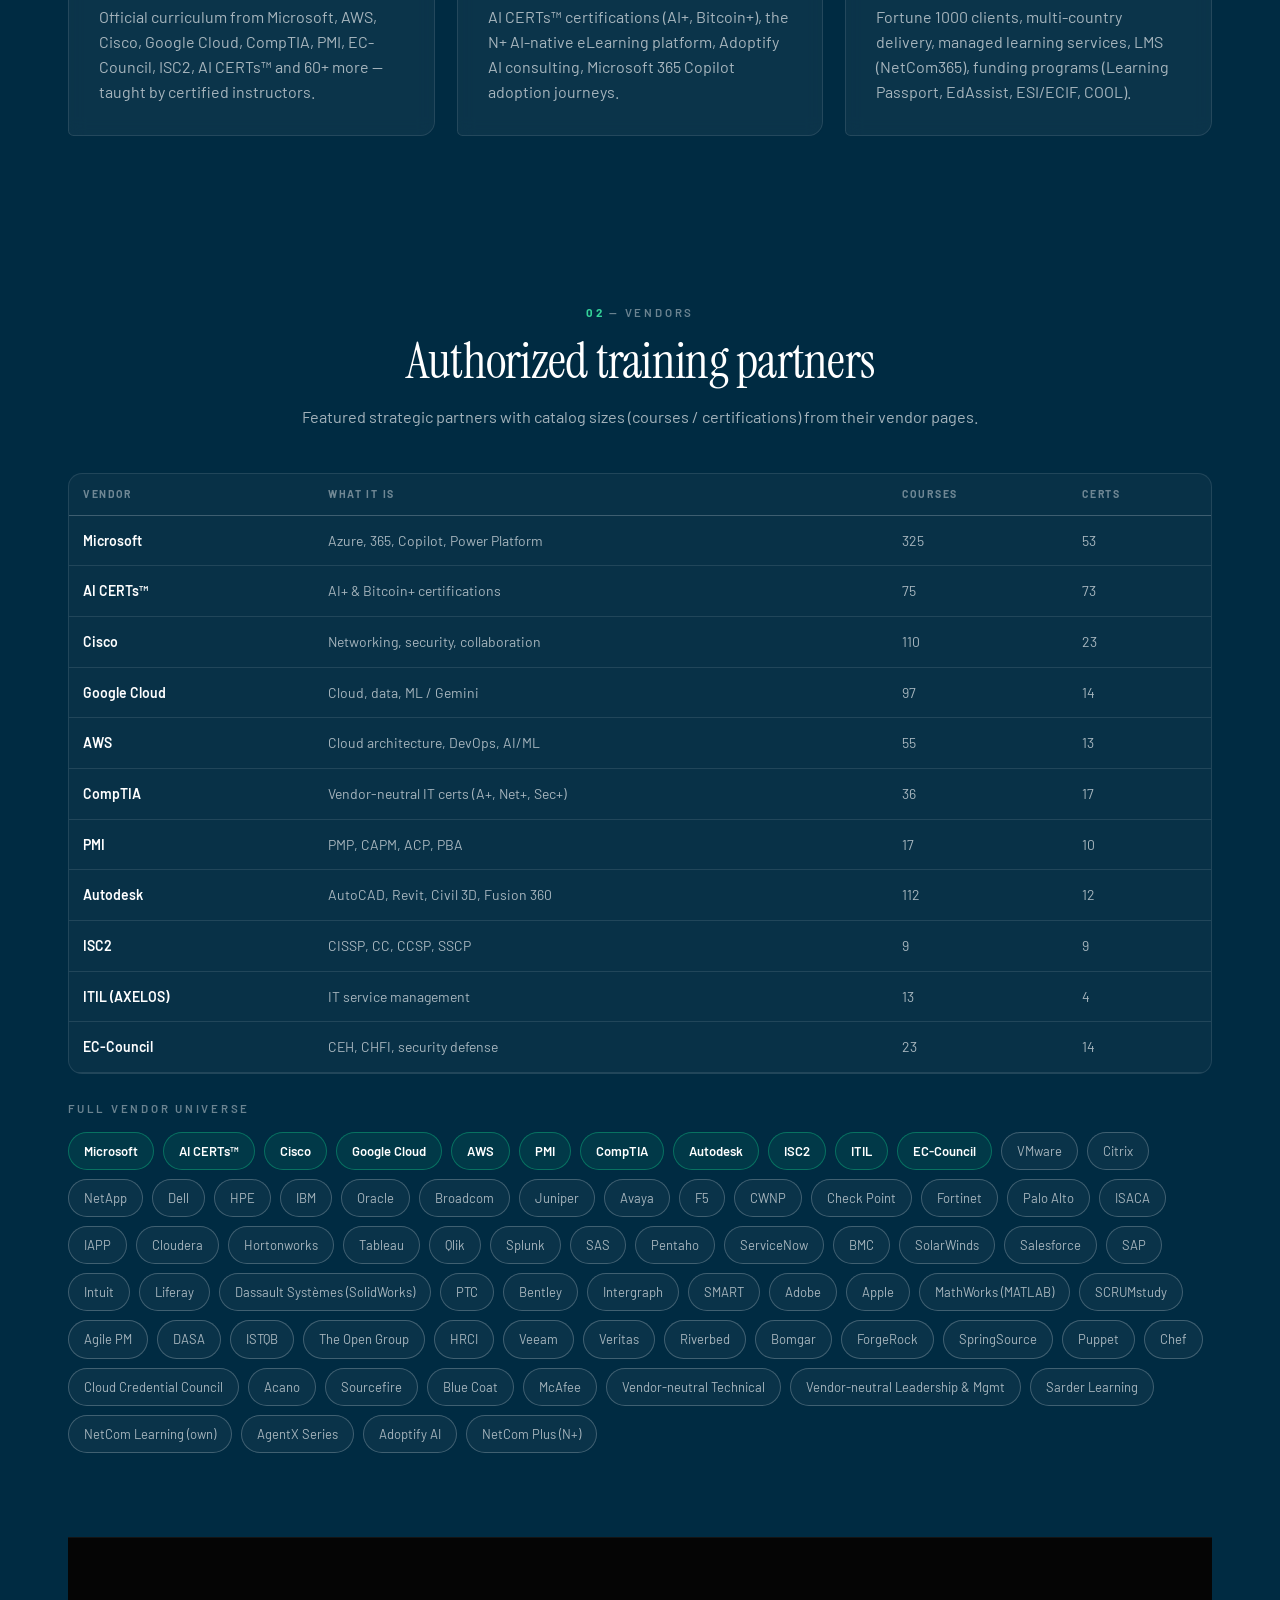
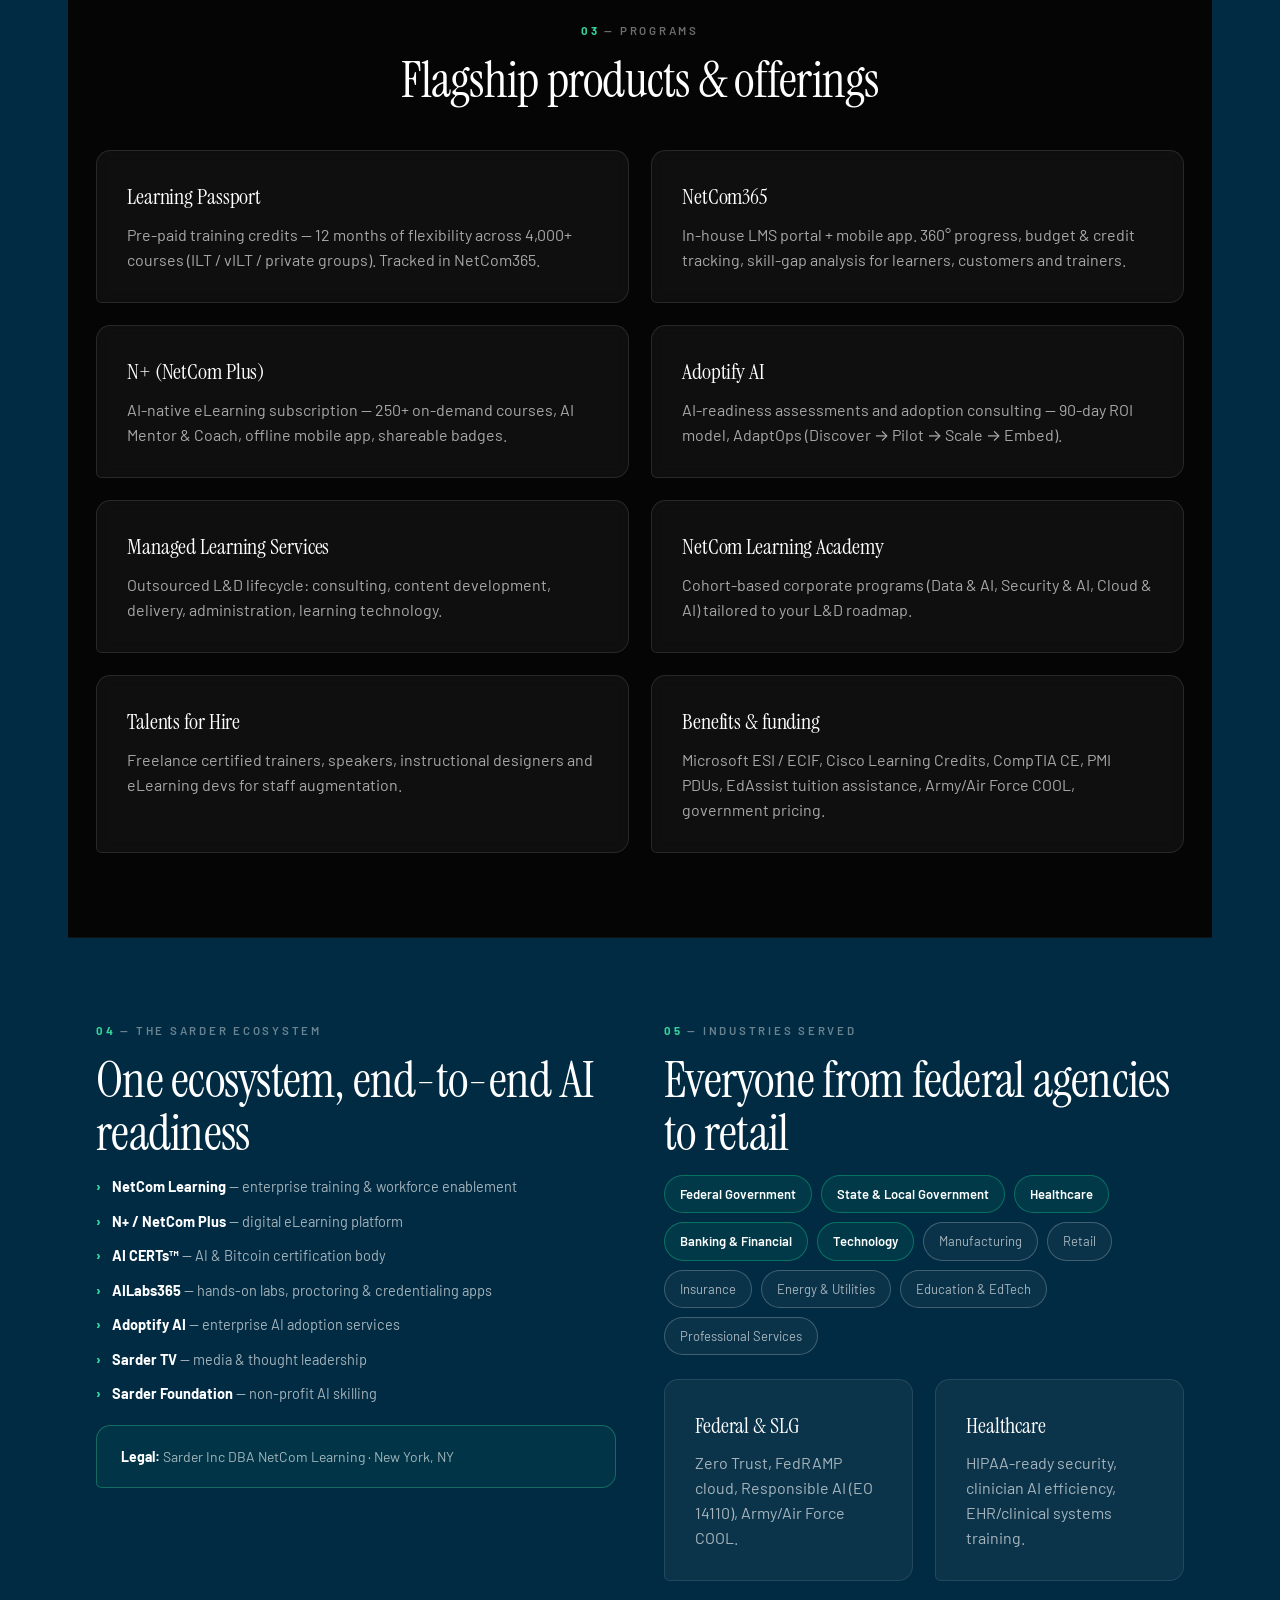
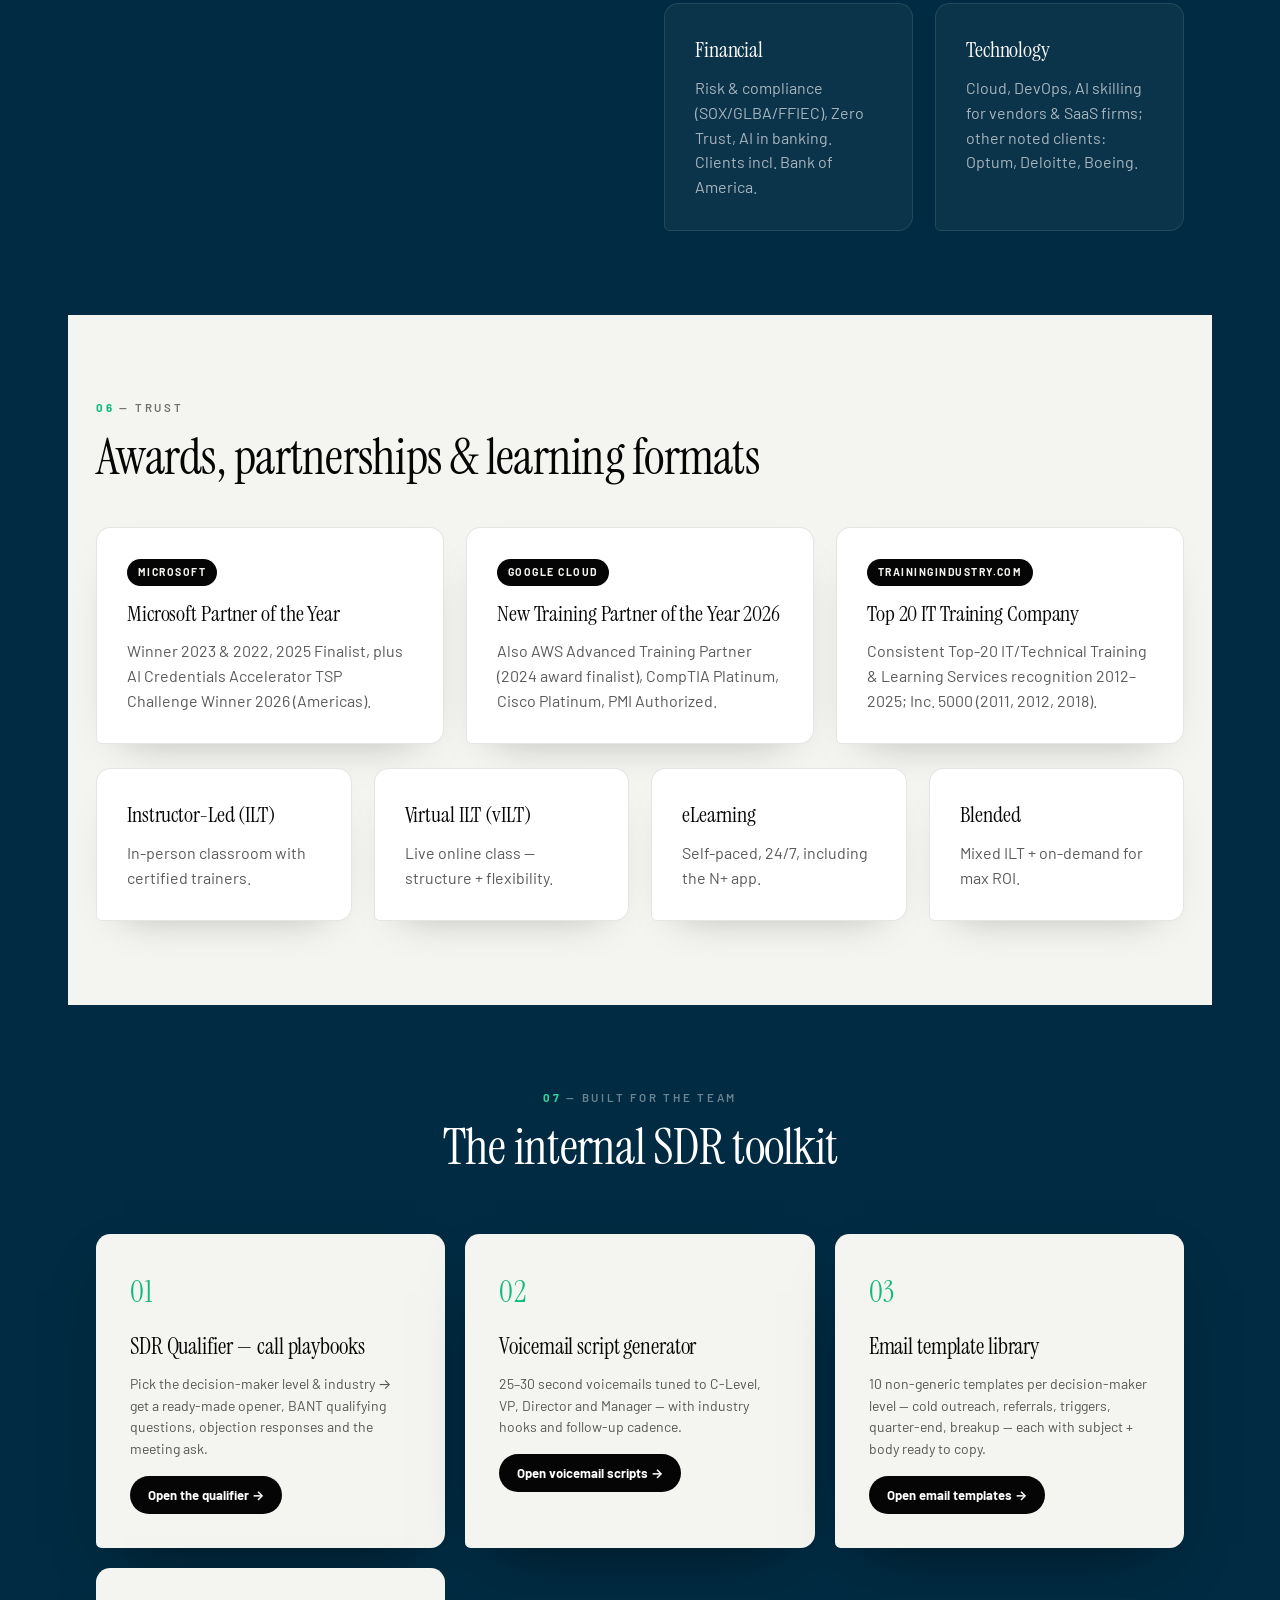
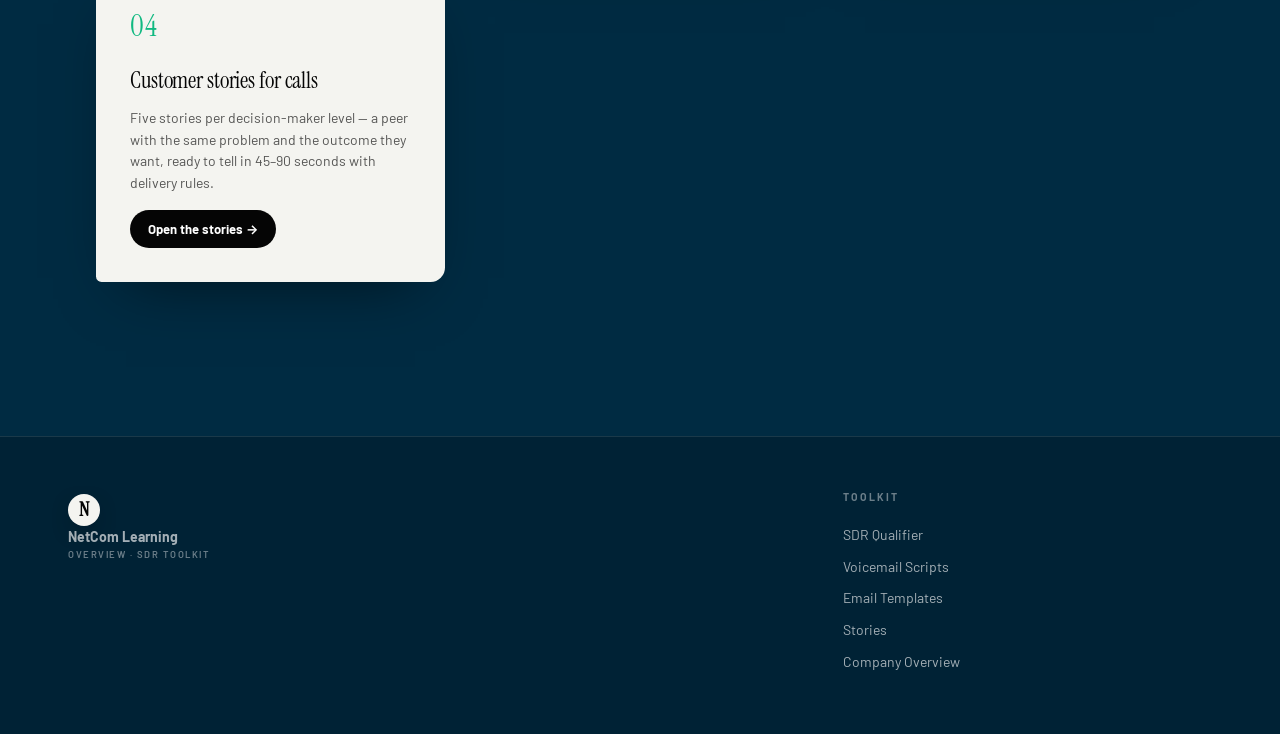
==== commit a47902b8: "c" ====
--- a/index.html
+++ b/index.html
@@ -23,6 +23,7 @@
       <a href="sdr-qualifier.html">SDR Qualifier</a>
       <a href="voicemail-scripts.html">Voicemail Scripts</a>
       <a href="emails.html">Email Templates</a>
+      <a href="stories.html">Stories</a>
     </div>
   </div>
 </nav>
@@ -157,6 +158,10 @@
             <span class="chip featured">Technology</span>
             <span class="chip">Manufacturing</span>
             <span class="chip">Retail</span>
+            <span class="chip">Insurance</span>
+            <span class="chip">Energy &amp; Utilities</span>
+            <span class="chip">Education &amp; EdTech</span>
+            <span class="chip">Professional Services</span>
           </div>
           <div class="grid grid-2" style="margin-top:24px">
             <div class="card"><h3>Federal &amp; SLG</h3><p>Zero Trust, FedRAMP cloud, Responsible AI (EO 14110), Army/Air Force COOL.</p></div>
@@ -216,6 +221,12 @@
           <p>10 non-generic templates per decision-maker level — cold outreach, referrals, triggers, quarter-end, breakup — each with subject + body ready to copy.</p>
           <span class="go">Open email templates →</span>
         </a>
+        <a class="tool-tile" href="stories.html">
+          <div class="t-icon">04</div>
+          <h3>Customer stories for calls</h3>
+          <p>Five stories per decision-maker level — a peer with the same problem and the outcome they want, ready to tell in 45–90 seconds with delivery rules.</p>
+          <span class="go">Open the stories →</span>
+        </a>
       </div>
     </div>
   </section>
@@ -232,6 +243,7 @@
         <a href="sdr-qualifier.html">SDR Qualifier</a>
         <a href="voicemail-scripts.html">Voicemail Scripts</a>
         <a href="emails.html">Email Templates</a>
+        <a href="stories.html">Stories</a>
         <a href="index.html">Company Overview</a>
       </div>
     </div>
--- a/assets/styles.css
+++ b/assets/styles.css
@@ -338,6 +338,14 @@
 .email-body{font-size:14.5px;line-height:1.8;color:rgba(255,255,255,.88);white-space:pre-line}
 .email-body a{color:var(--emerald)}
 
+/* ---------- stories page ---------- */
+.story-tile{border:1px solid var(--stroke);border-radius:var(--radius-organic);background:rgba(255,255,255,.03);padding:26px;position:relative;display:flex;flex-direction:column}
+.story-tile .story-tag{font-size:10px;letter-spacing:.22em;text-transform:uppercase;color:var(--emerald);font-weight:700;margin-bottom:10px}
+.story-tile h3{font-family:var(--font-display);font-size:1.5rem;line-height:1.2;margin-bottom:4px}
+.story-tile .script-block{flex:1}
+.story-when{font-size:13px;color:var(--muted);border-left:3px solid var(--emerald-deep);padding:4px 0 4px 14px;margin:14px 0 2px}
+.story-when-label{display:block;font-size:10px;letter-spacing:.2em;text-transform:uppercase;color:var(--amber);font-weight:700;margin-bottom:4px}
+
 /* ---------- callouts / misc ---------- */
 .divider{height:1px;background:linear-gradient(90deg,transparent,rgba(255,255,255,.18),transparent);margin:0}
 .callout{
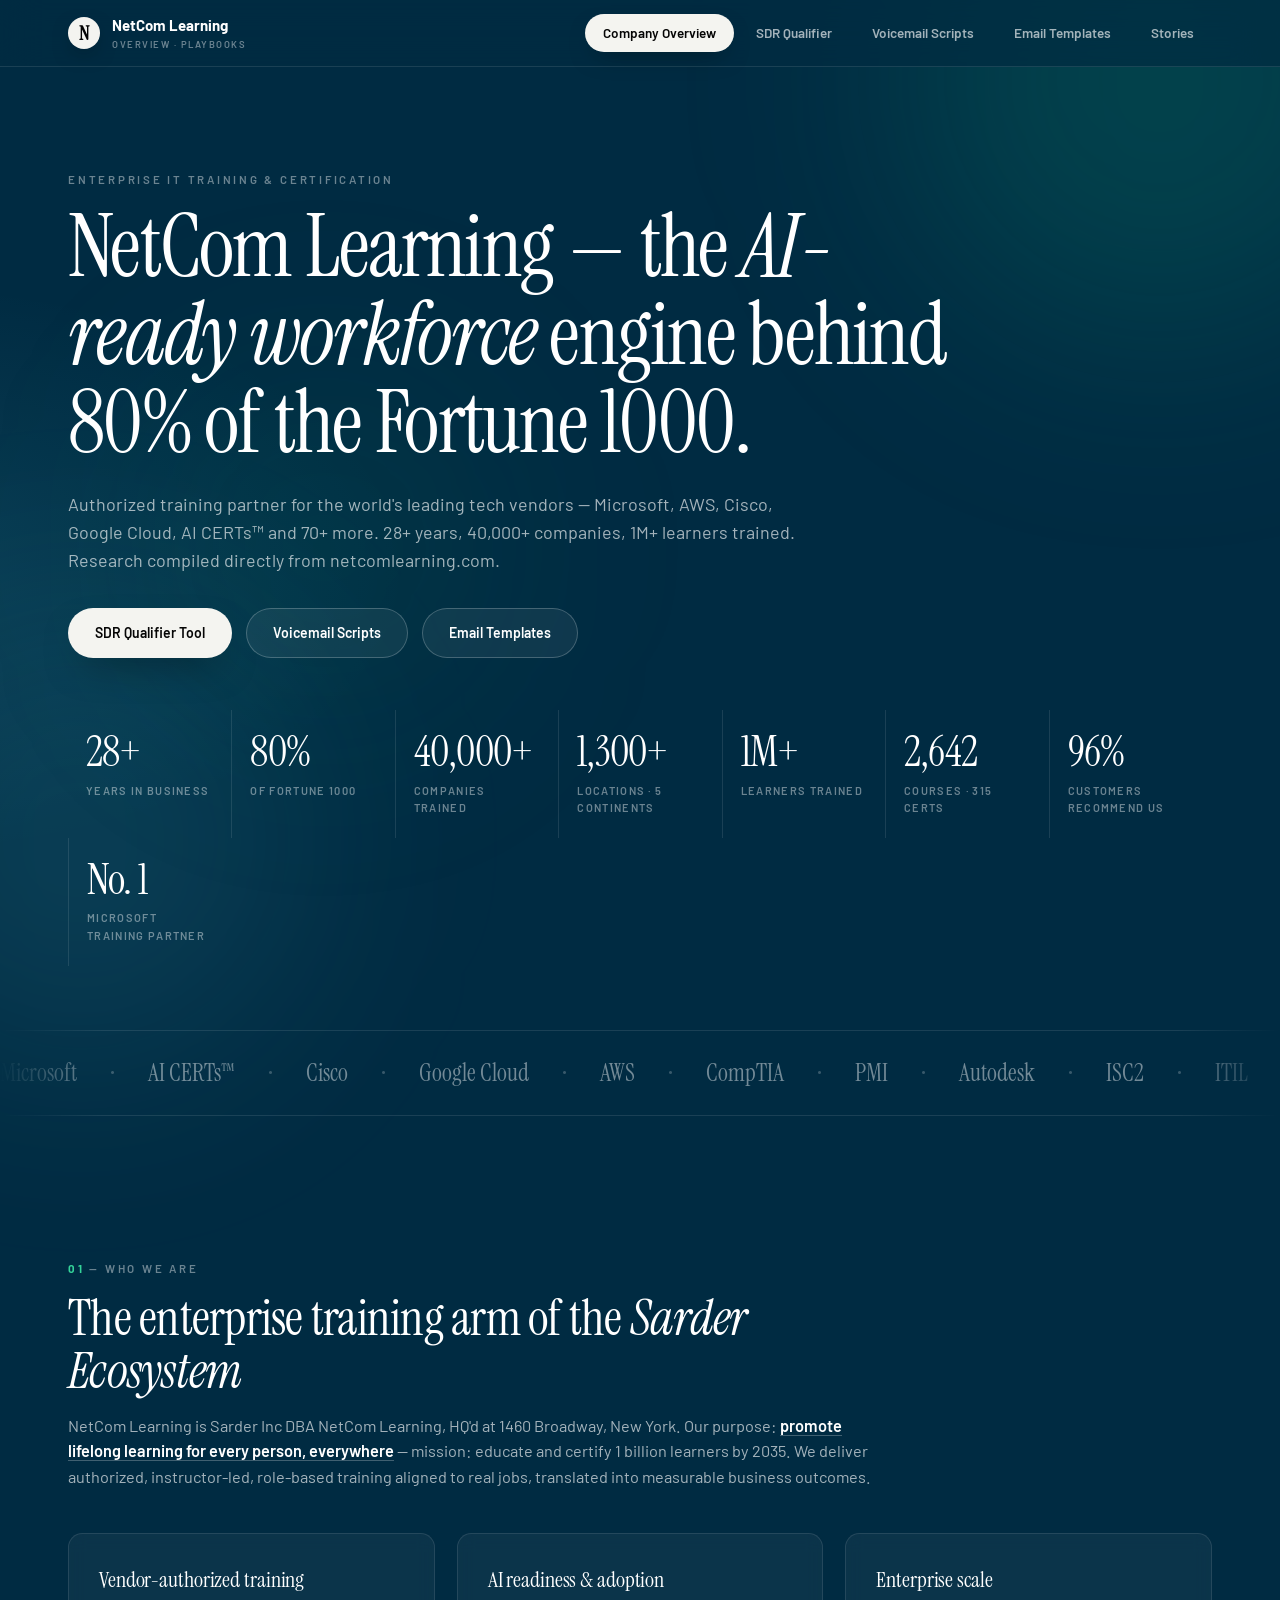
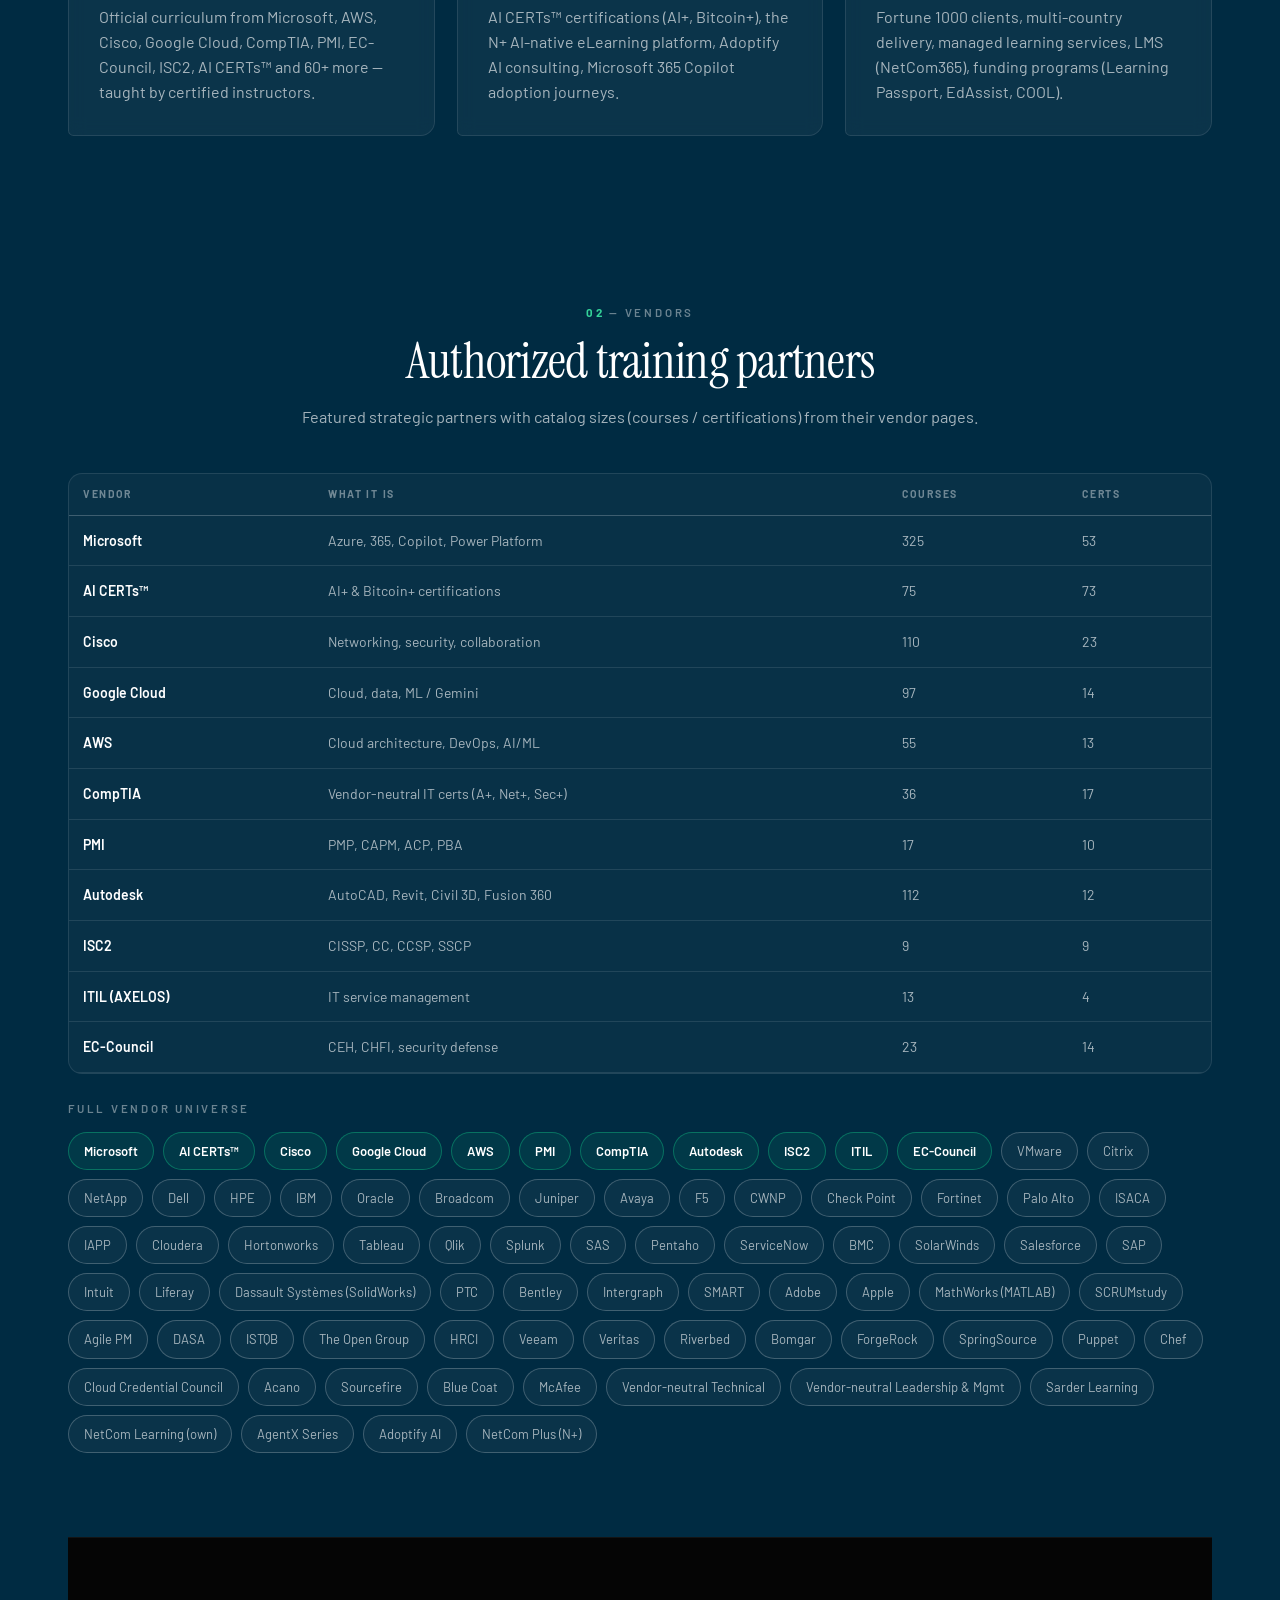
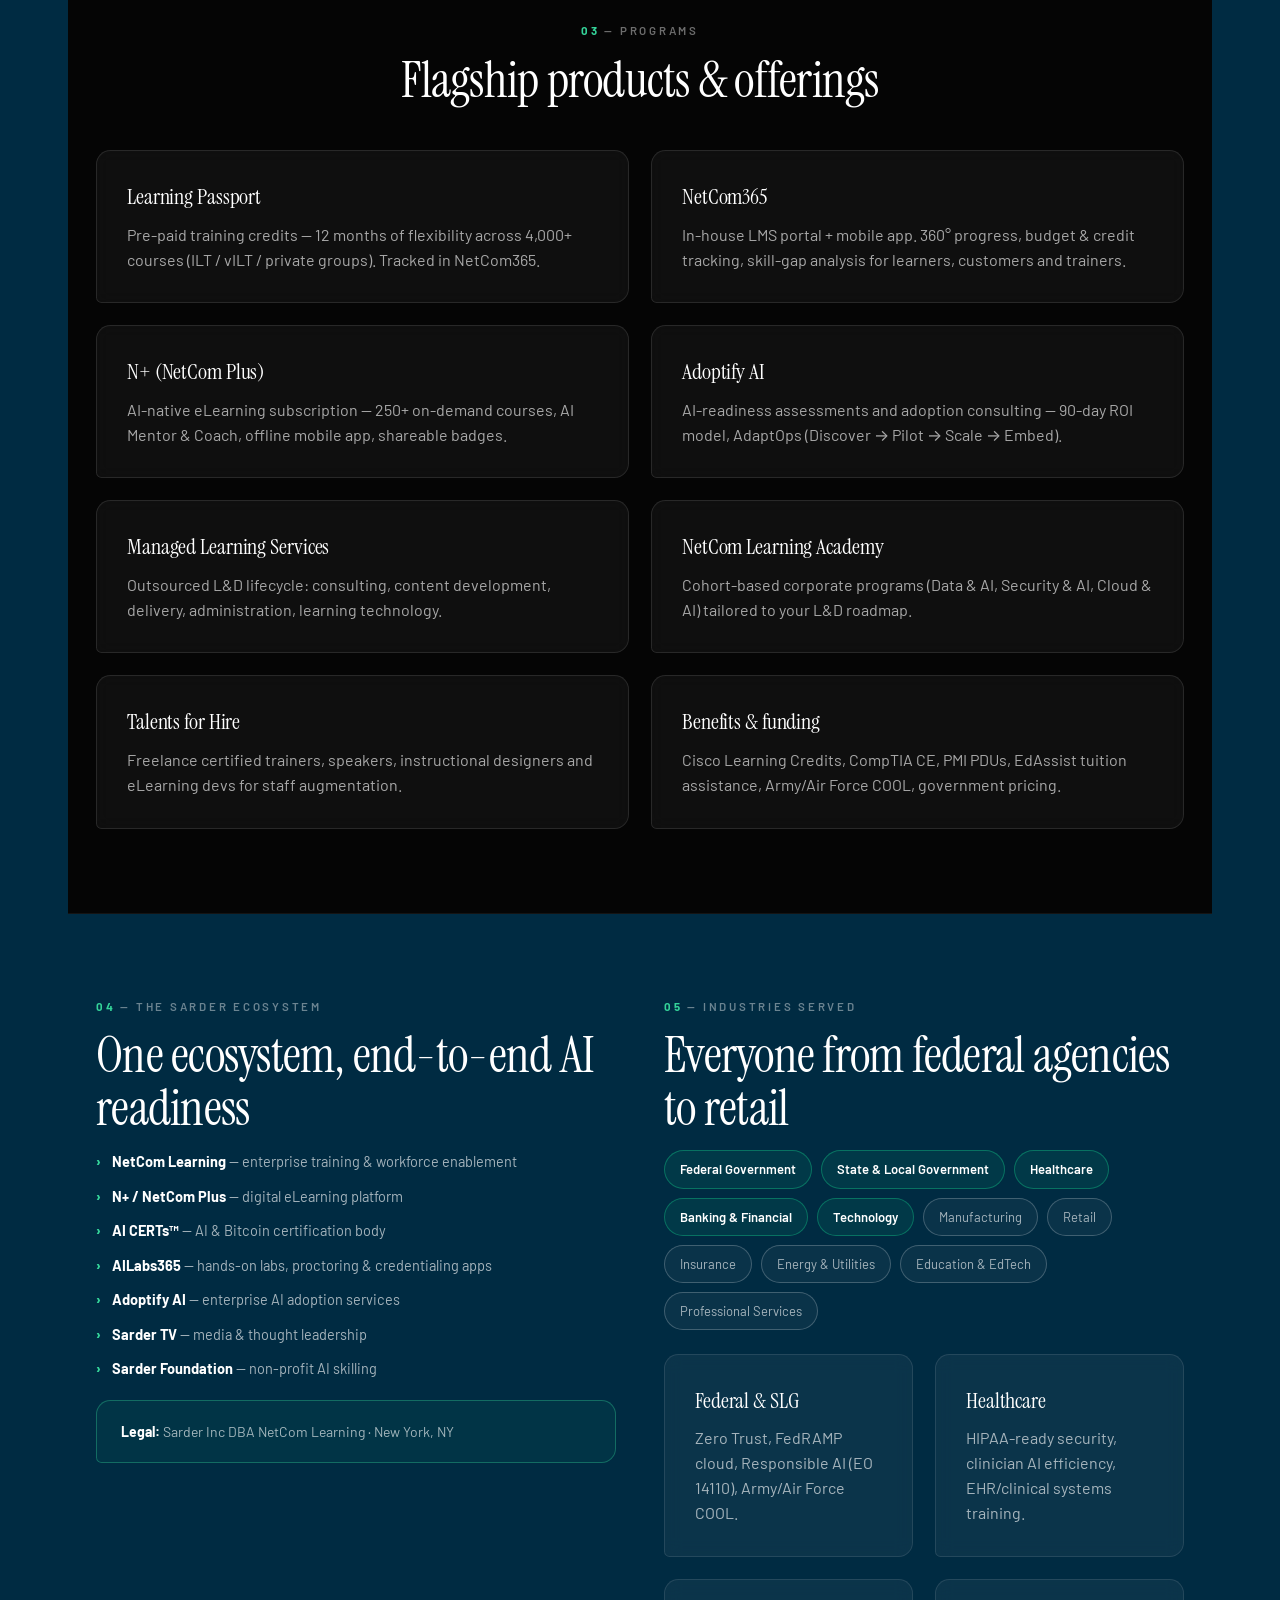
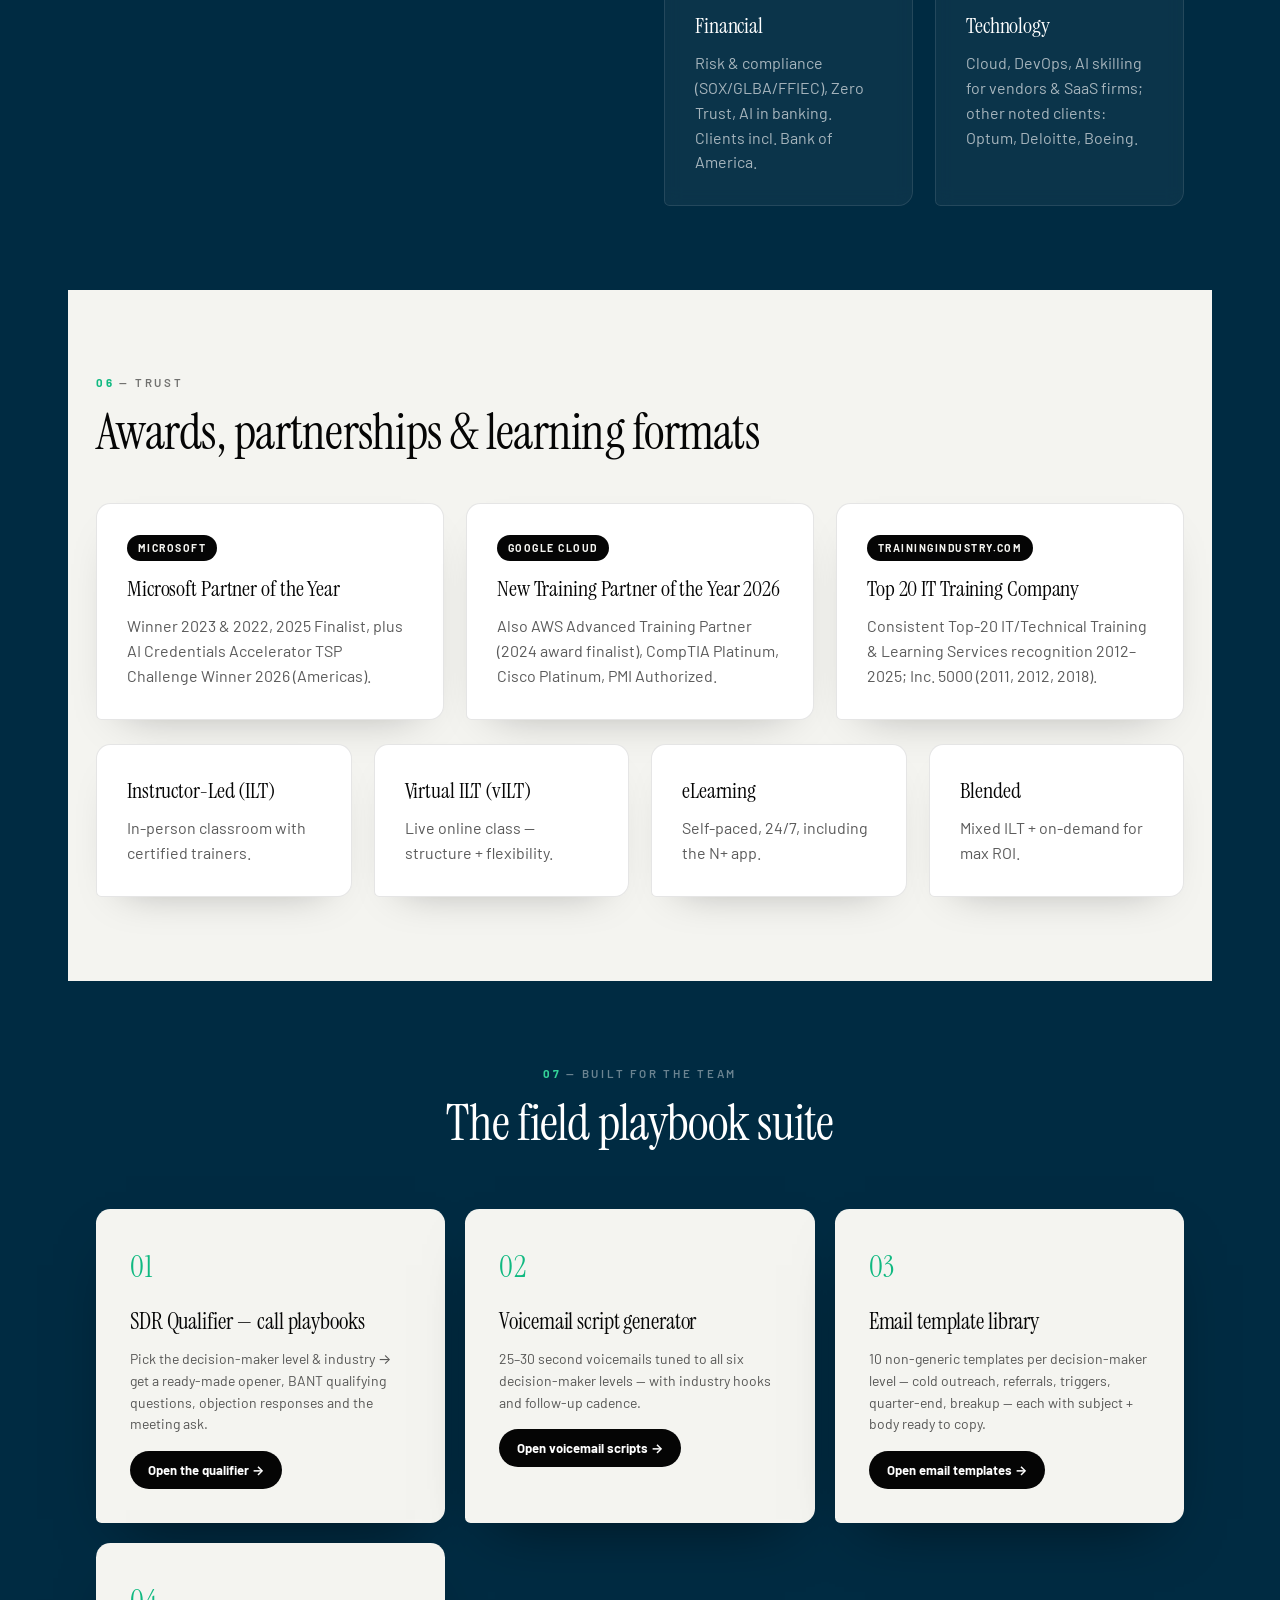
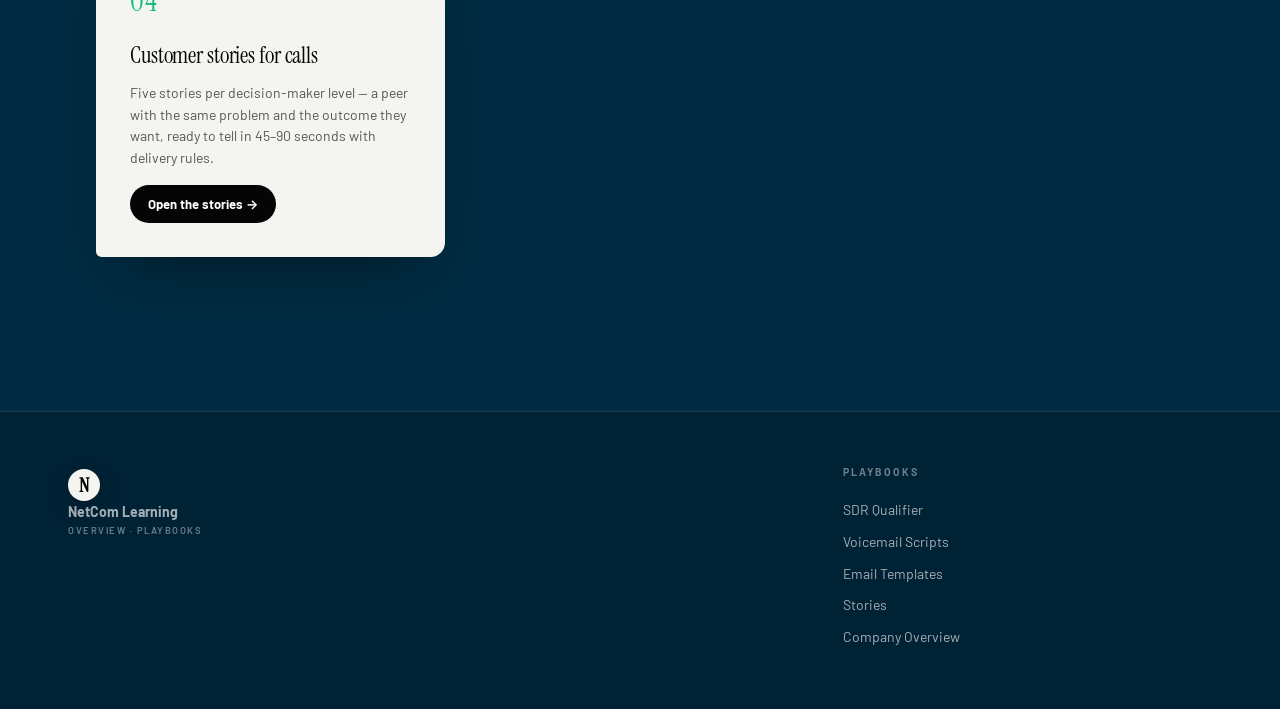
==== commit a027ff17: "c" ====
--- a/index.html
+++ b/index.html
@@ -3,7 +3,7 @@
 <head>
 <meta charset="UTF-8">
 <meta name="viewport" content="width=device-width, initial-scale=1.0">
-<title>NetCom Learning — Company Overview &amp; SDR Toolkit</title>
+<title>NetCom Learning — Company Overview &amp; Field Playbooks</title>
 <link rel="preconnect" href="https://fonts.googleapis.com">
 <link rel="preconnect" href="https://fonts.gstatic.com" crossorigin>
 <link href="https://fonts.googleapis.com/css2?family=Instrument+Serif:ital@0;1&family=Barlow:wght@400;500;600;700&family=Inter:wght@600;700&display=swap" rel="stylesheet">
@@ -16,7 +16,7 @@
   <div class="container nav-inner">
     <a class="brand" href="index.html">
       <span class="brand-mark">N</span>
-      <span>NetCom Learning<small>Overview · SDR Toolkit</small></span>
+      <span>NetCom Learning<small>Overview · Playbooks</small></span>
     </a>
     <div class="nav-links">
       <a href="index.html" class="active">Company Overview</a>
@@ -72,7 +72,7 @@
     <div class="grid grid-3">
       <div class="card"><h3>Vendor-authorized training</h3><p>Official curriculum from Microsoft, AWS, Cisco, Google Cloud, CompTIA, PMI, EC-Council, ISC2, AI CERTs™ and 60+ more — taught by certified instructors.</p></div>
       <div class="card"><h3>AI readiness &amp; adoption</h3><p>AI CERTs™ certifications (AI+, Bitcoin+), the N+ AI-native eLearning platform, Adoptify AI consulting, Microsoft 365 Copilot adoption journeys.</p></div>
-      <div class="card"><h3>Enterprise scale</h3><p>Fortune 1000 clients, multi-country delivery, managed learning services, LMS (NetCom365), funding programs (Learning Passport, EdAssist, ESI/ECIF, COOL).</p></div>
+      <div class="card"><h3>Enterprise scale</h3><p>Fortune 1000 clients, multi-country delivery, managed learning services, LMS (NetCom365), funding programs (Learning Passport, EdAssist, COOL).</p></div>
     </div>
   </section>
 
@@ -124,7 +124,7 @@
         <div class="card"><h3>Managed Learning Services</h3><p>Outsourced L&amp;D lifecycle: consulting, content development, delivery, administration, learning technology.</p></div>
         <div class="card"><h3>NetCom Learning Academy</h3><p>Cohort-based corporate programs (Data &amp; AI, Security &amp; AI, Cloud &amp; AI) tailored to your L&amp;D roadmap.</p></div>
         <div class="card"><h3>Talents for Hire</h3><p>Freelance certified trainers, speakers, instructional designers and eLearning devs for staff augmentation.</p></div>
-        <div class="card"><h3>Benefits &amp; funding</h3><p>Microsoft ESI / ECIF, Cisco Learning Credits, CompTIA CE, PMI PDUs, EdAssist tuition assistance, Army/Air Force COOL, government pricing.</p></div>
+        <div class="card"><h3>Benefits &amp; funding</h3><p>Cisco Learning Credits, CompTIA CE, PMI PDUs, EdAssist tuition assistance, Army/Air Force COOL, government pricing.</p></div>
       </div>
     </div>
   </section>
@@ -195,12 +195,12 @@
     </div>
   </section>
 
-  <!-- SDR toolkit CTA -->
+  <!-- Field playbook suite -->
   <section class="reveal">
     <div class="container">
       <div class="section-head center">
         <div class="eyebrow"><b>07</b> — Built for the team</div>
-        <h2>The internal SDR toolkit</h2>
+        <h2>The field playbook suite</h2>
       </div>
       <div class="hero-tools">
         <a class="tool-tile" href="sdr-qualifier.html">
@@ -212,7 +212,7 @@
         <a class="tool-tile" href="voicemail-scripts.html">
           <div class="t-icon">02</div>
           <h3>Voicemail script generator</h3>
-          <p>25–30 second voicemails tuned to C-Level, VP, Director and Manager — with industry hooks and follow-up cadence.</p>
+          <p>25–30 second voicemails tuned to all six decision-maker levels — with industry hooks and follow-up cadence.</p>
           <span class="go">Open voicemail scripts →</span>
         </a>
         <a class="tool-tile" href="emails.html">
@@ -236,10 +236,10 @@
   <div class="container">
     <div class="footer-grid">
       <div>
-        <a class="brand" href="index.html"><span class="brand-mark">N</span><span>NetCom Learning<small>Overview · SDR Toolkit</small></span></a>
+        <a class="brand" href="index.html"><span class="brand-mark">N</span><span>NetCom Learning<small>Overview · Playbooks</small></span></a>
       </div>
       <div>
-        <h4>Toolkit</h4>
+        <h4>Playbooks</h4>
         <a href="sdr-qualifier.html">SDR Qualifier</a>
         <a href="voicemail-scripts.html">Voicemail Scripts</a>
         <a href="emails.html">Email Templates</a>
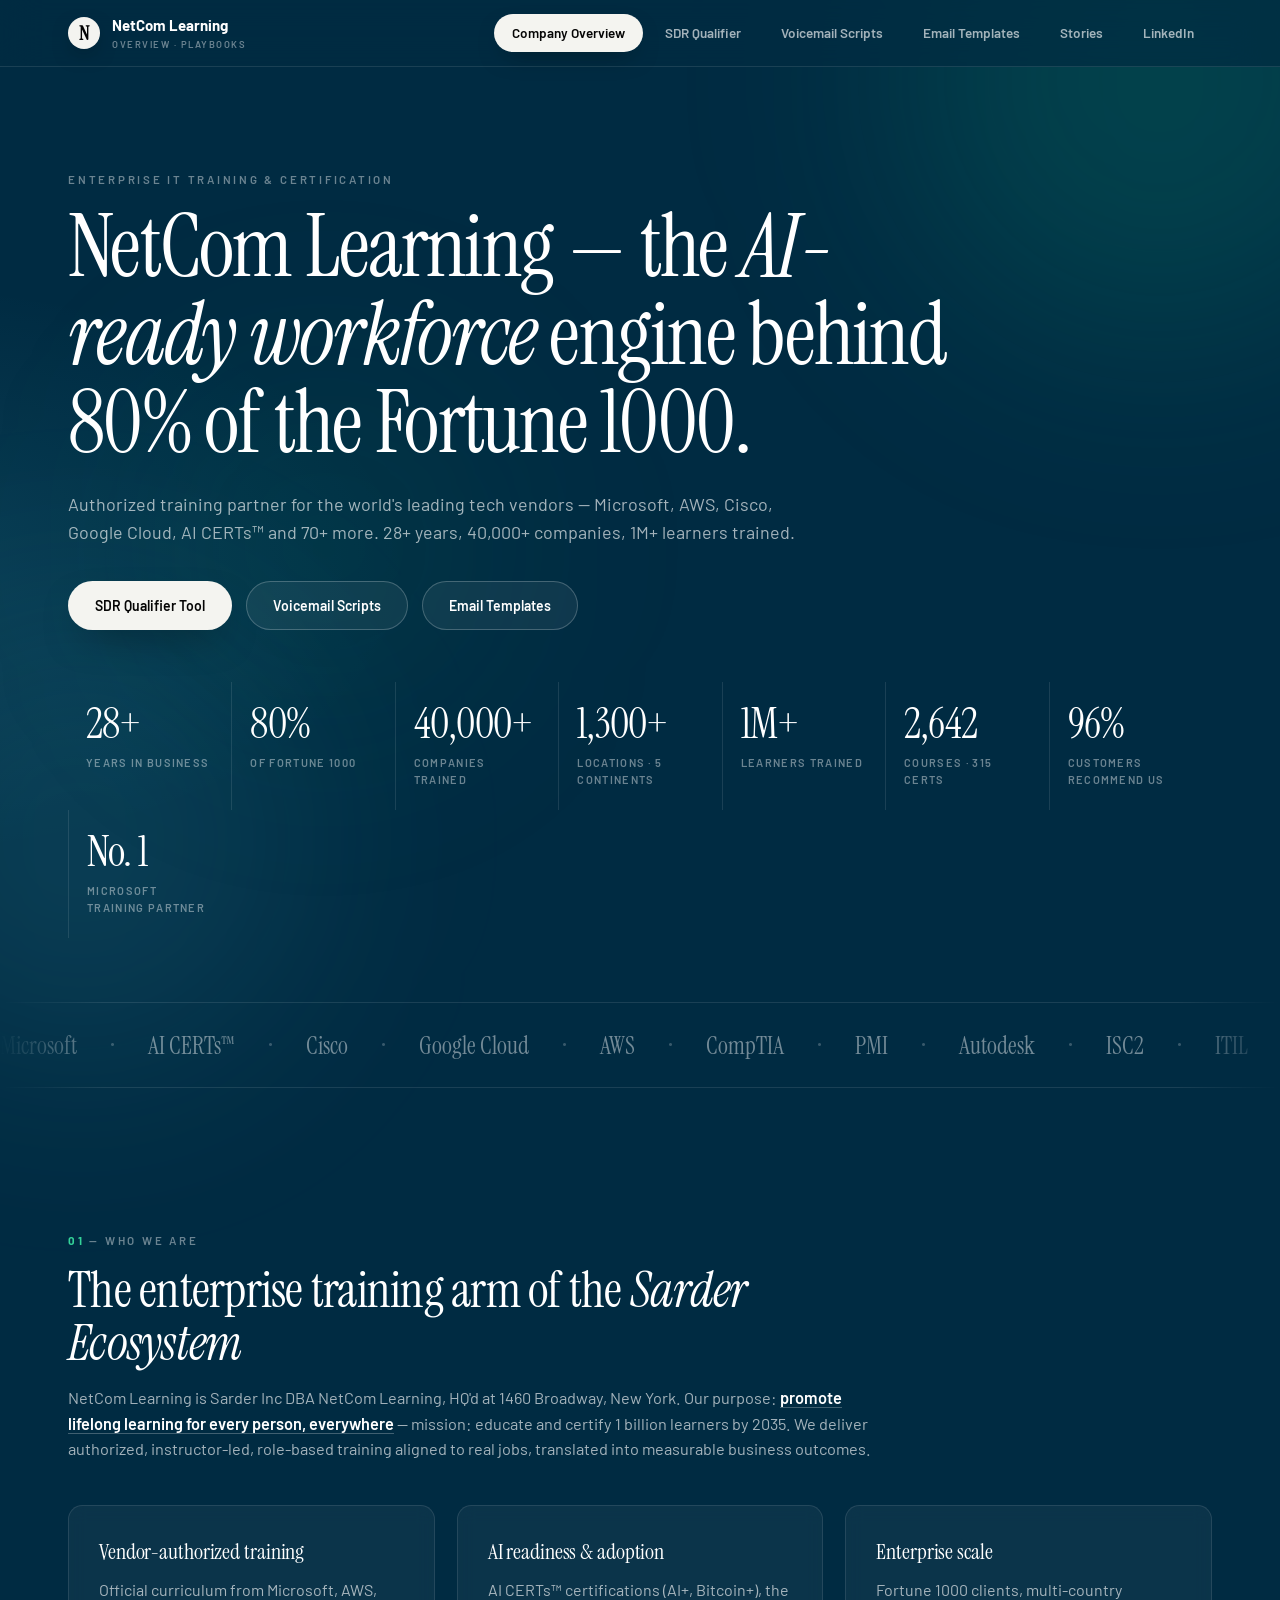
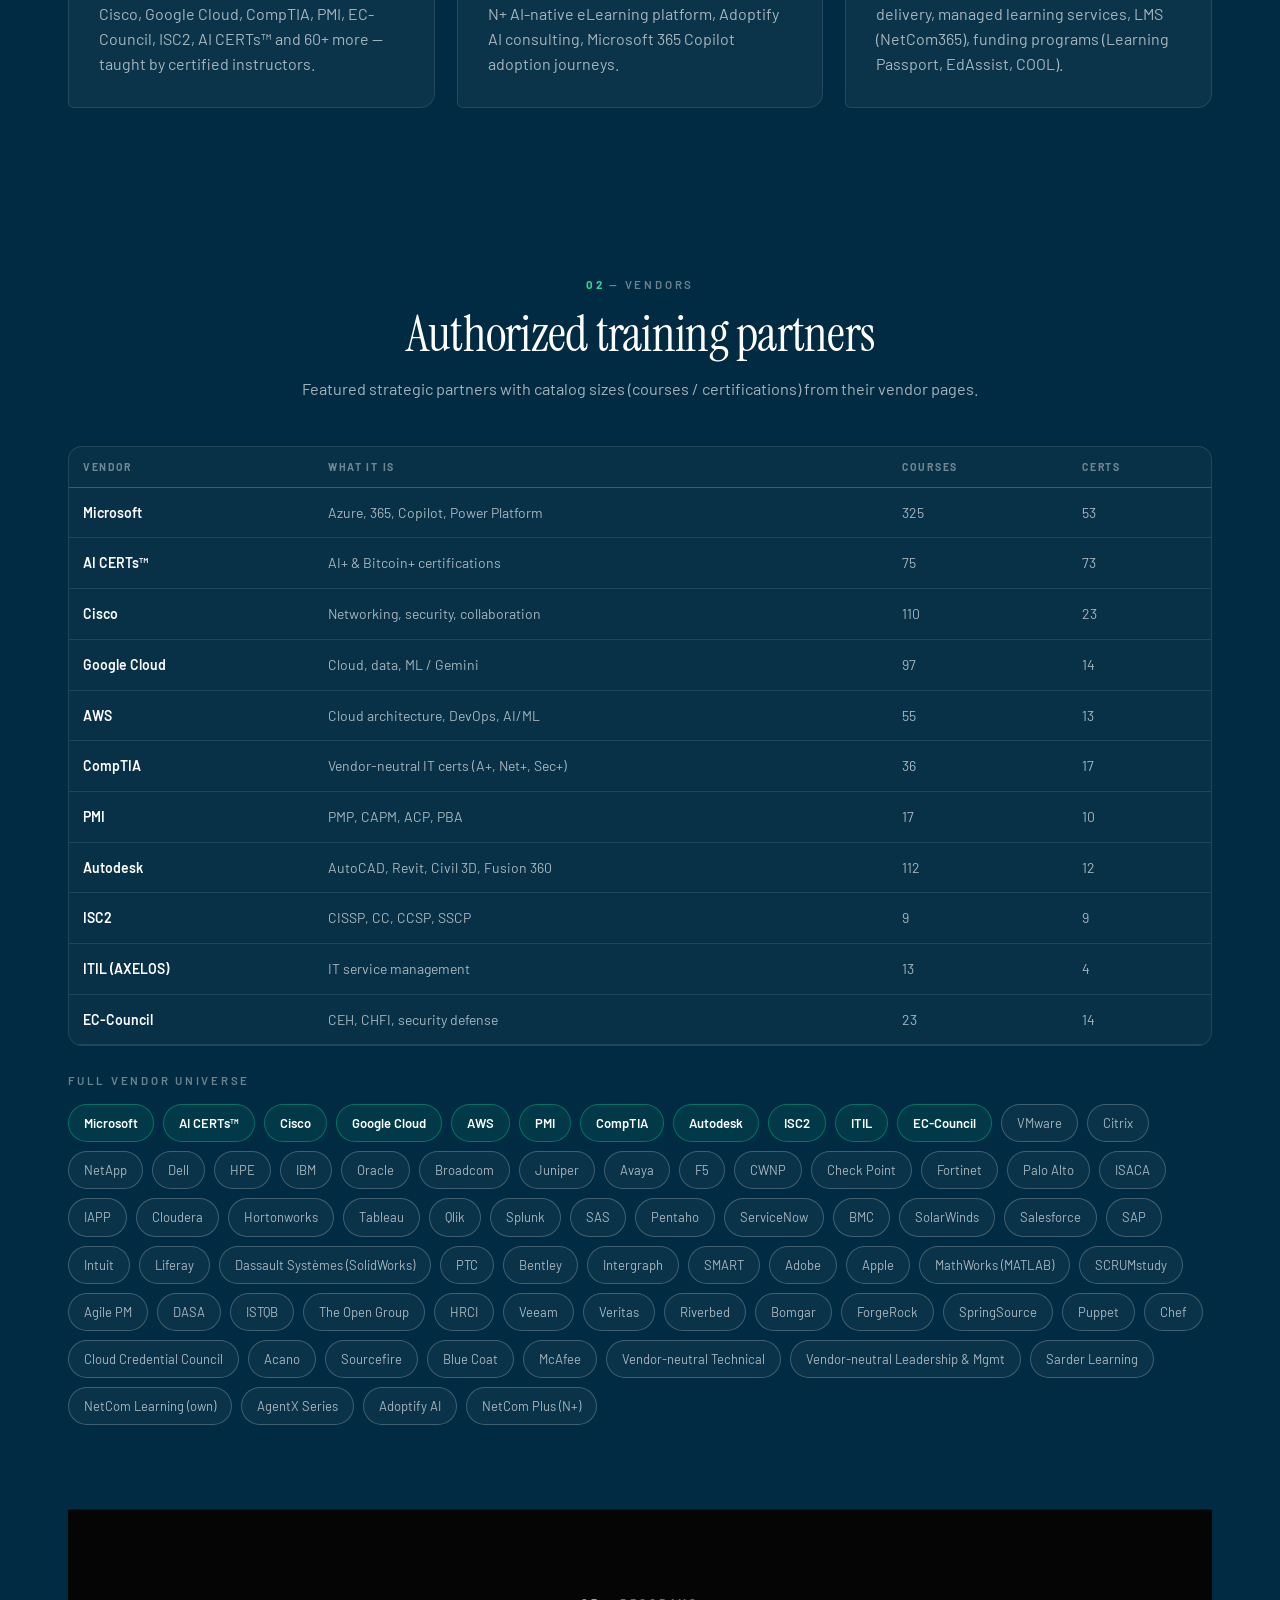
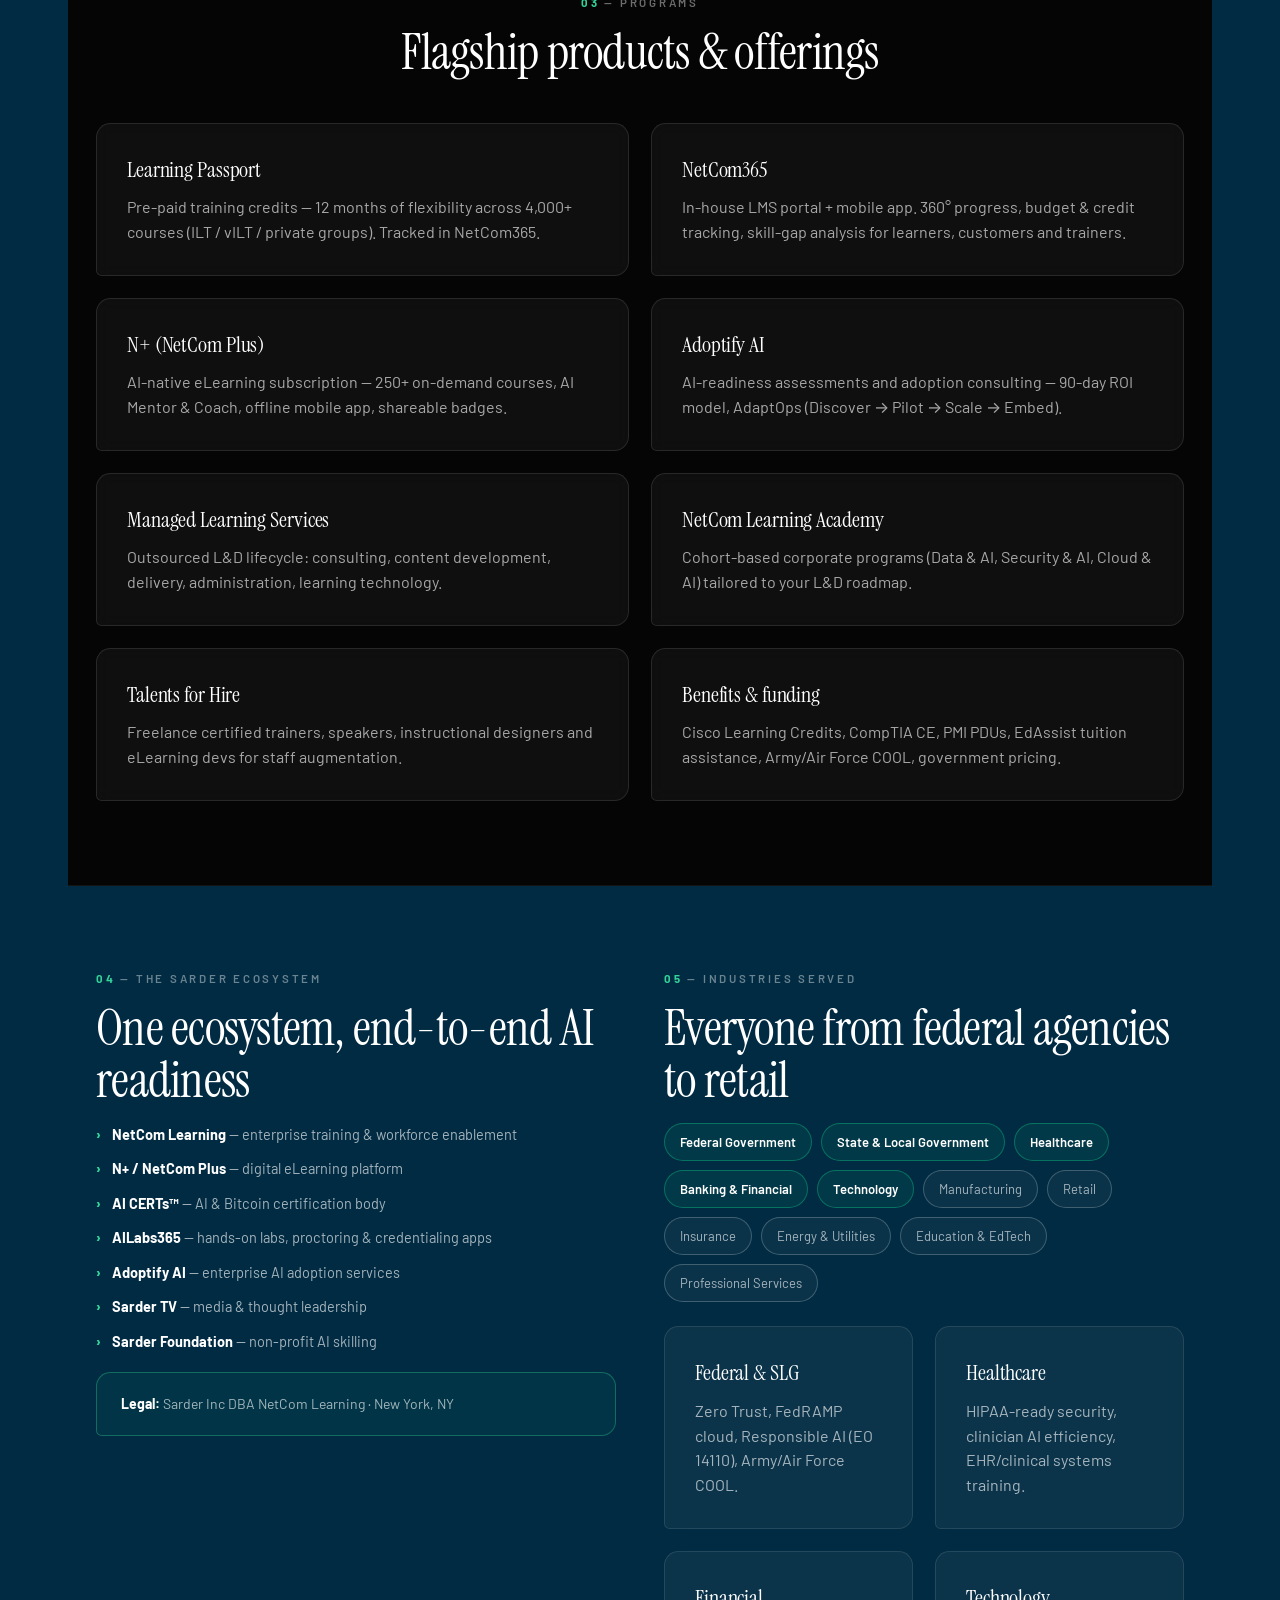
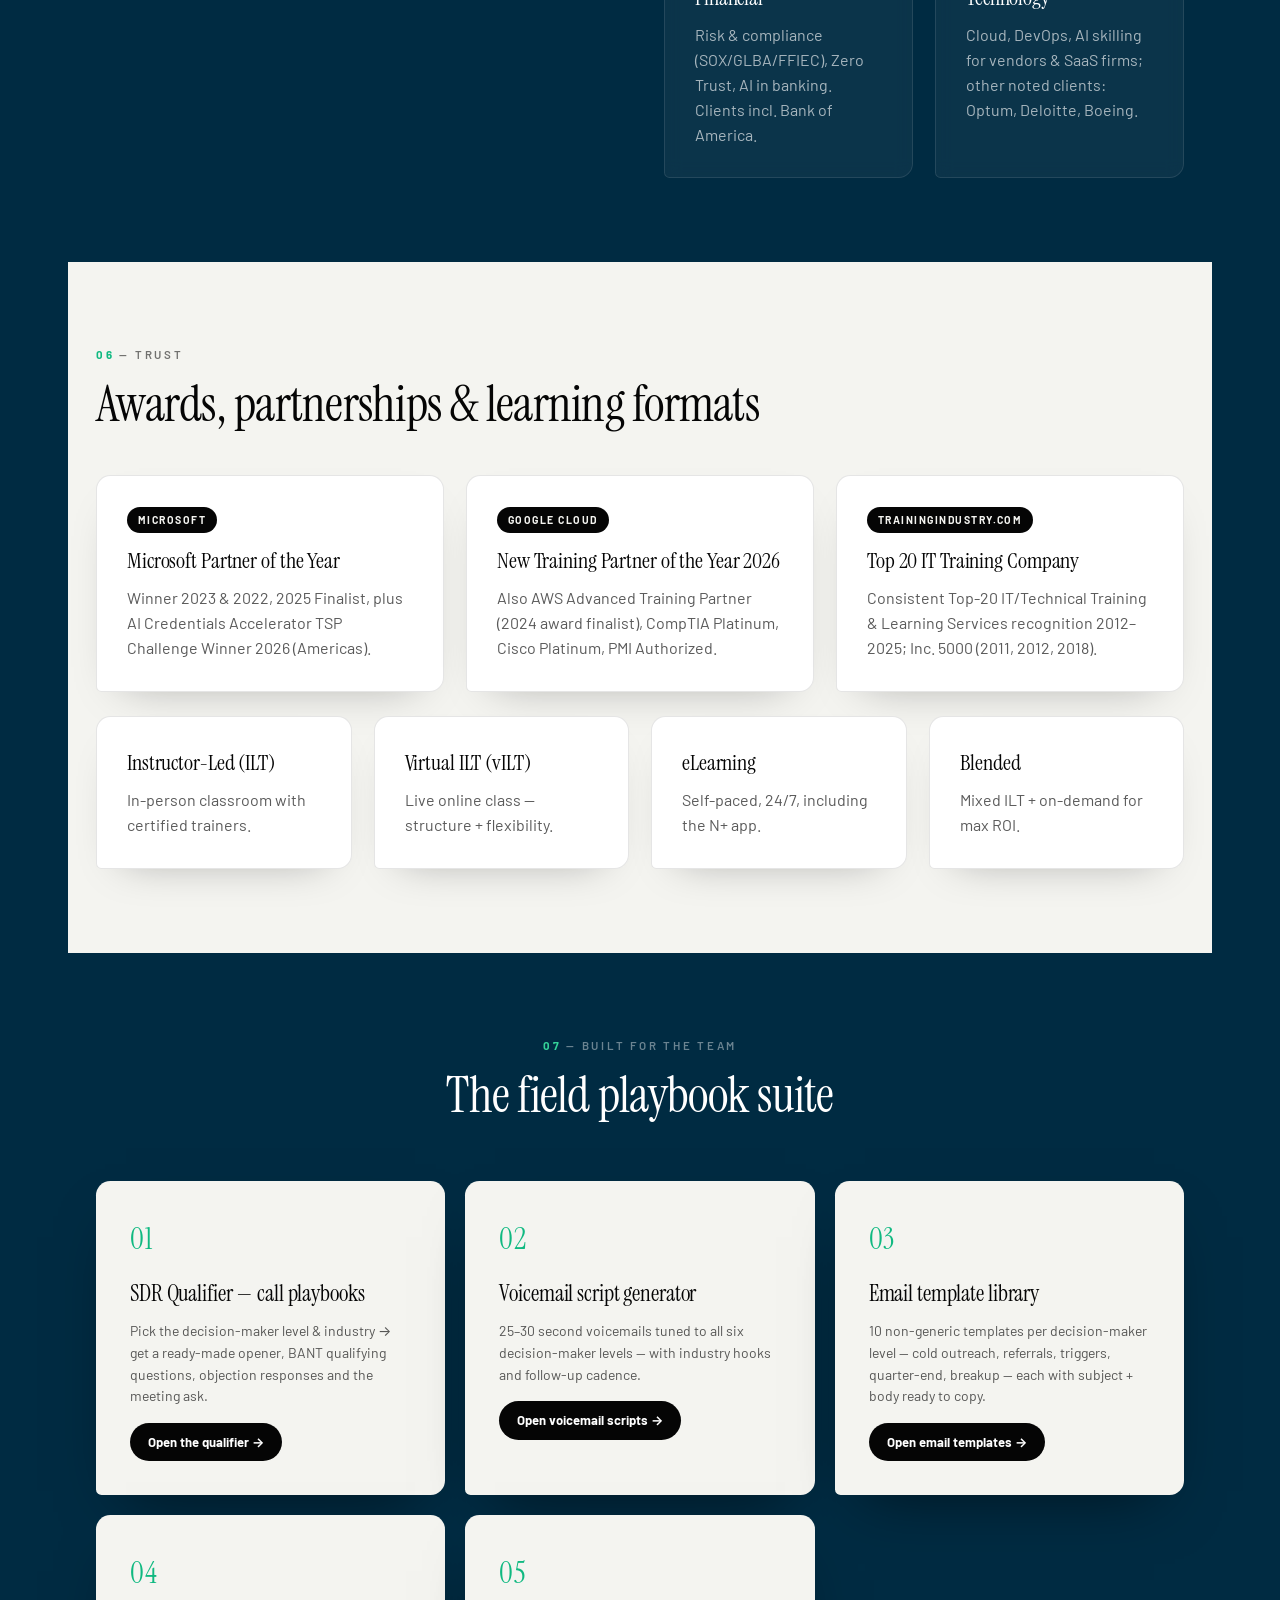
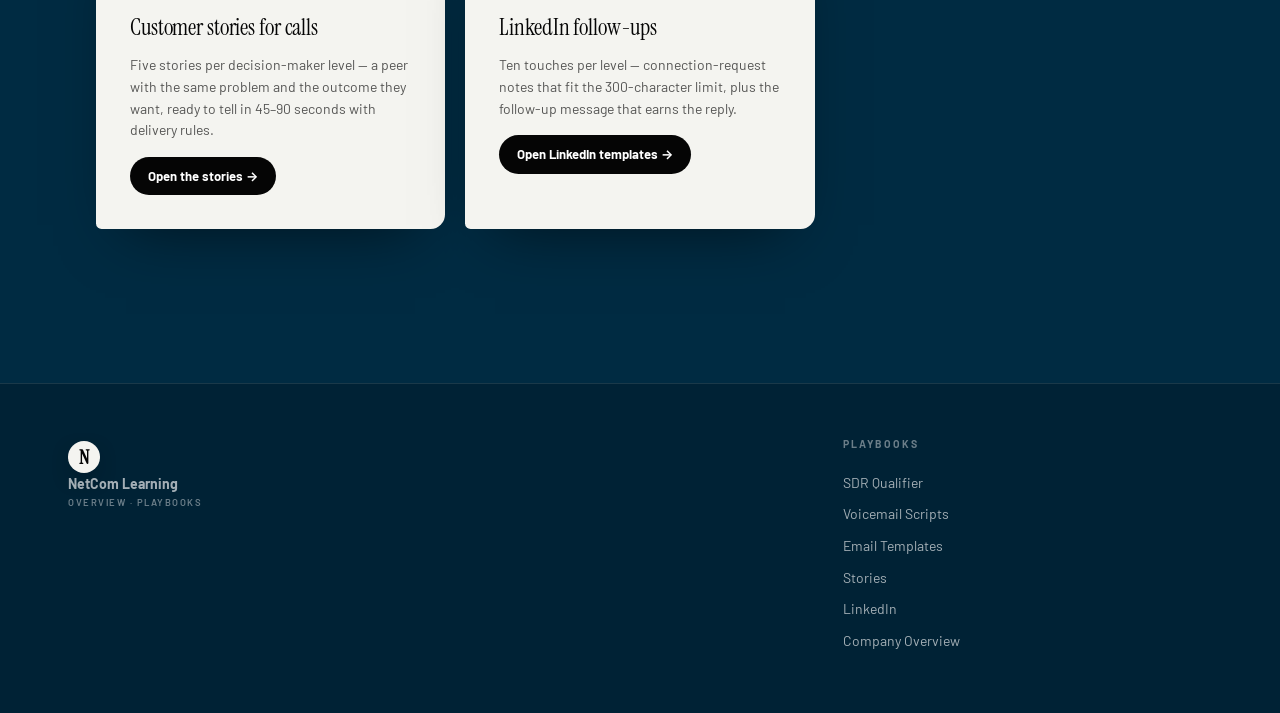
==== commit 02f02656: "c" ====
--- a/index.html
+++ b/index.html
@@ -24,6 +24,7 @@
       <a href="voicemail-scripts.html">Voicemail Scripts</a>
       <a href="emails.html">Email Templates</a>
       <a href="stories.html">Stories</a>
+      <a href="linkedin.html">LinkedIn</a>
     </div>
   </div>
 </nav>
@@ -32,7 +33,7 @@
   <div class="container">
     <div class="eyebrow">Enterprise IT Training &amp; Certification</div>
     <h1>NetCom Learning — the <em>AI-ready workforce</em> engine behind 80% of the Fortune 1000.</h1>
-    <p class="lede">Authorized training partner for the world's leading tech vendors — Microsoft, AWS, Cisco, Google Cloud, AI CERTs™ and 70+ more. 28+ years, 40,000+ companies, 1M+ learners trained. Research compiled directly from netcomlearning.com.</p>
+    <p class="lede">Authorized training partner for the world's leading tech vendors — Microsoft, AWS, Cisco, Google Cloud, AI CERTs™ and 70+ more. 28+ years, 40,000+ companies, 1M+ learners trained.</p>
     <div class="hero-actions">
       <a class="btn" href="sdr-qualifier.html">SDR Qualifier Tool</a>
       <a class="btn ghost" href="voicemail-scripts.html">Voicemail Scripts</a>
@@ -227,6 +228,12 @@
           <p>Five stories per decision-maker level — a peer with the same problem and the outcome they want, ready to tell in 45–90 seconds with delivery rules.</p>
           <span class="go">Open the stories →</span>
         </a>
+        <a class="tool-tile" href="linkedin.html">
+          <div class="t-icon">05</div>
+          <h3>LinkedIn follow-ups</h3>
+          <p>Ten touches per level — connection-request notes that fit the 300-character limit, plus the follow-up message that earns the reply.</p>
+          <span class="go">Open LinkedIn templates →</span>
+        </a>
       </div>
     </div>
   </section>
@@ -244,6 +251,7 @@
         <a href="voicemail-scripts.html">Voicemail Scripts</a>
         <a href="emails.html">Email Templates</a>
         <a href="stories.html">Stories</a>
+        <a href="linkedin.html">LinkedIn</a>
         <a href="index.html">Company Overview</a>
       </div>
     </div>
--- a/assets/styles.css
+++ b/assets/styles.css
@@ -376,4 +376,49 @@
 /* ---------- scroll reveal ---------- */
 .reveal{opacity:0;transform:translateY(22px);transition:opacity .7s var(--ease),transform .7s var(--ease)}
 .reveal.in{opacity:1;transform:none}
-@media(prefers-reduced-motion:reduce){.reveal{opacity:1;transform:none;transition:none}}+@media(prefers-reduced-motion:reduce){.reveal{opacity:1;transform:none;transition:none}}
+
+/* ---------- LinkedIn page ---------- */
+.li-tile{border:1px solid var(--stroke);border-radius:var(--radius-organic);background:rgba(255,255,255,.03);padding:26px;display:flex;flex-direction:column}
+.li-tag{font-size:10px;letter-spacing:.22em;text-transform:uppercase;color:var(--emerald);font-weight:700;margin-bottom:14px}
+.li-label{font-size:10px;letter-spacing:.2em;text-transform:uppercase;color:var(--faint);font-weight:700;margin:6px 0 4px;display:flex;justify-content:space-between;align-items:baseline;gap:10px;flex-wrap:wrap}
+.li-count{color:var(--amber);font-family:var(--mono);font-size:11px;letter-spacing:.04em;text-transform:none;font-weight:600}
+.li-count.over{color:#f87171}
+.li-tile .script-block{margin:6px 0 10px;flex:1}
+.li-tile .btn.copy{align-self:flex-start}
+
+/* ---------- drill mode (qualifier) ---------- */
+.drill-box{margin-top:26px;background:linear-gradient(160deg,rgba(255,255,255,.05),rgba(255,255,255,.01));border:1px dashed var(--stroke-2);border-radius:var(--radius-organic);padding:26px}
+.drill-hint{font-size:13px;color:var(--faint);max-width:560px}
+.drill-card{margin-top:18px;border:1px solid var(--stroke);border-radius:var(--radius-organic);padding:24px;background:rgba(255,255,255,.03)}
+.drill-card .drill-head{display:flex;align-items:center;gap:12px;flex-wrap:wrap;margin-bottom:4px}
+.drill-card .drill-head h3{font-size:1.3rem;margin:0}
+.drill-row{margin-top:16px;border-top:1px dashed var(--stroke);padding-top:16px}
+.drill-reveal{display:inline-flex;align-items:center;gap:9px;padding:11px 20px;border-radius:999px;background:rgba(255,255,255,.08);border:1px solid var(--stroke-2);color:var(--text);font-weight:600;font-size:13.5px;cursor:pointer;transition:.2s var(--ease);font-family:var(--font-body)}
+.drill-reveal:hover{background:rgba(255,255,255,.14);transform:translateY(-2px)}
+.drill-body{display:none;margin-top:14px}
+.drill-row.open .drill-body{display:block;animation:fade-rise .35s var(--ease) both}
+
+/* ---------- industry story badge ---------- */
+.story-ind-level{font-size:10px;letter-spacing:.18em;text-transform:uppercase;color:var(--ink);background:var(--bone);font-weight:700;padding:5px 12px;border-radius:999px}
+
+/* ---------- print (qualifier playbook) ---------- */
+@media print{
+  body{background:#fff}
+  .orb,nav,footer,.toast,.drill-box,#personas-sec,#bant,#objections,.no-print{display:none!important}
+  .reveal{opacity:1!important;transform:none!important}
+  body,.container,main,.playbook,.pb-body,.q-item,.q-txt,.obj-body,.obj-head,.small-note,.control-panel,.cp-label{background:#fff!important;color:#101418!important}
+  .pb-head h3,a,.obj-head b,.q-txt{color:#101418!important}
+  .pb-section{border:1px solid #cfc9bb;page-break-inside:avoid;background:#fff!important}
+  .pb-body{display:block!important;padding:14px 0!important;animation:none!important}
+  .pb-head{border-bottom:1px solid #cfc9bb;padding:10px 0}
+  .chev{display:none}
+  .script-block{border:1px solid #cfc9bb;background:#faf9f5!important;color:#101418!important;page-break-inside:avoid;border-radius:8px}
+  .script-block .who,.reframe,.small-note{color:#101418!important}
+  .obj{border:1px solid #cfc9bb;page-break-inside:avoid;background:#fff!important}
+  .obj-body .resp{border-left-color:#101418}
+  .playbook .btn,.control-panel .btn,.control-panel .cp-label{display:none!important}
+  .badge{border-color:#101418!important;color:#101418!important}
+  .badge.grad{background:#101418!important;color:#fff!important;-webkit-print-color-adjust:exact;print-color-adjust:exact}
+  .q-item{border-bottom:1px dashed #cfc9bb}
+}
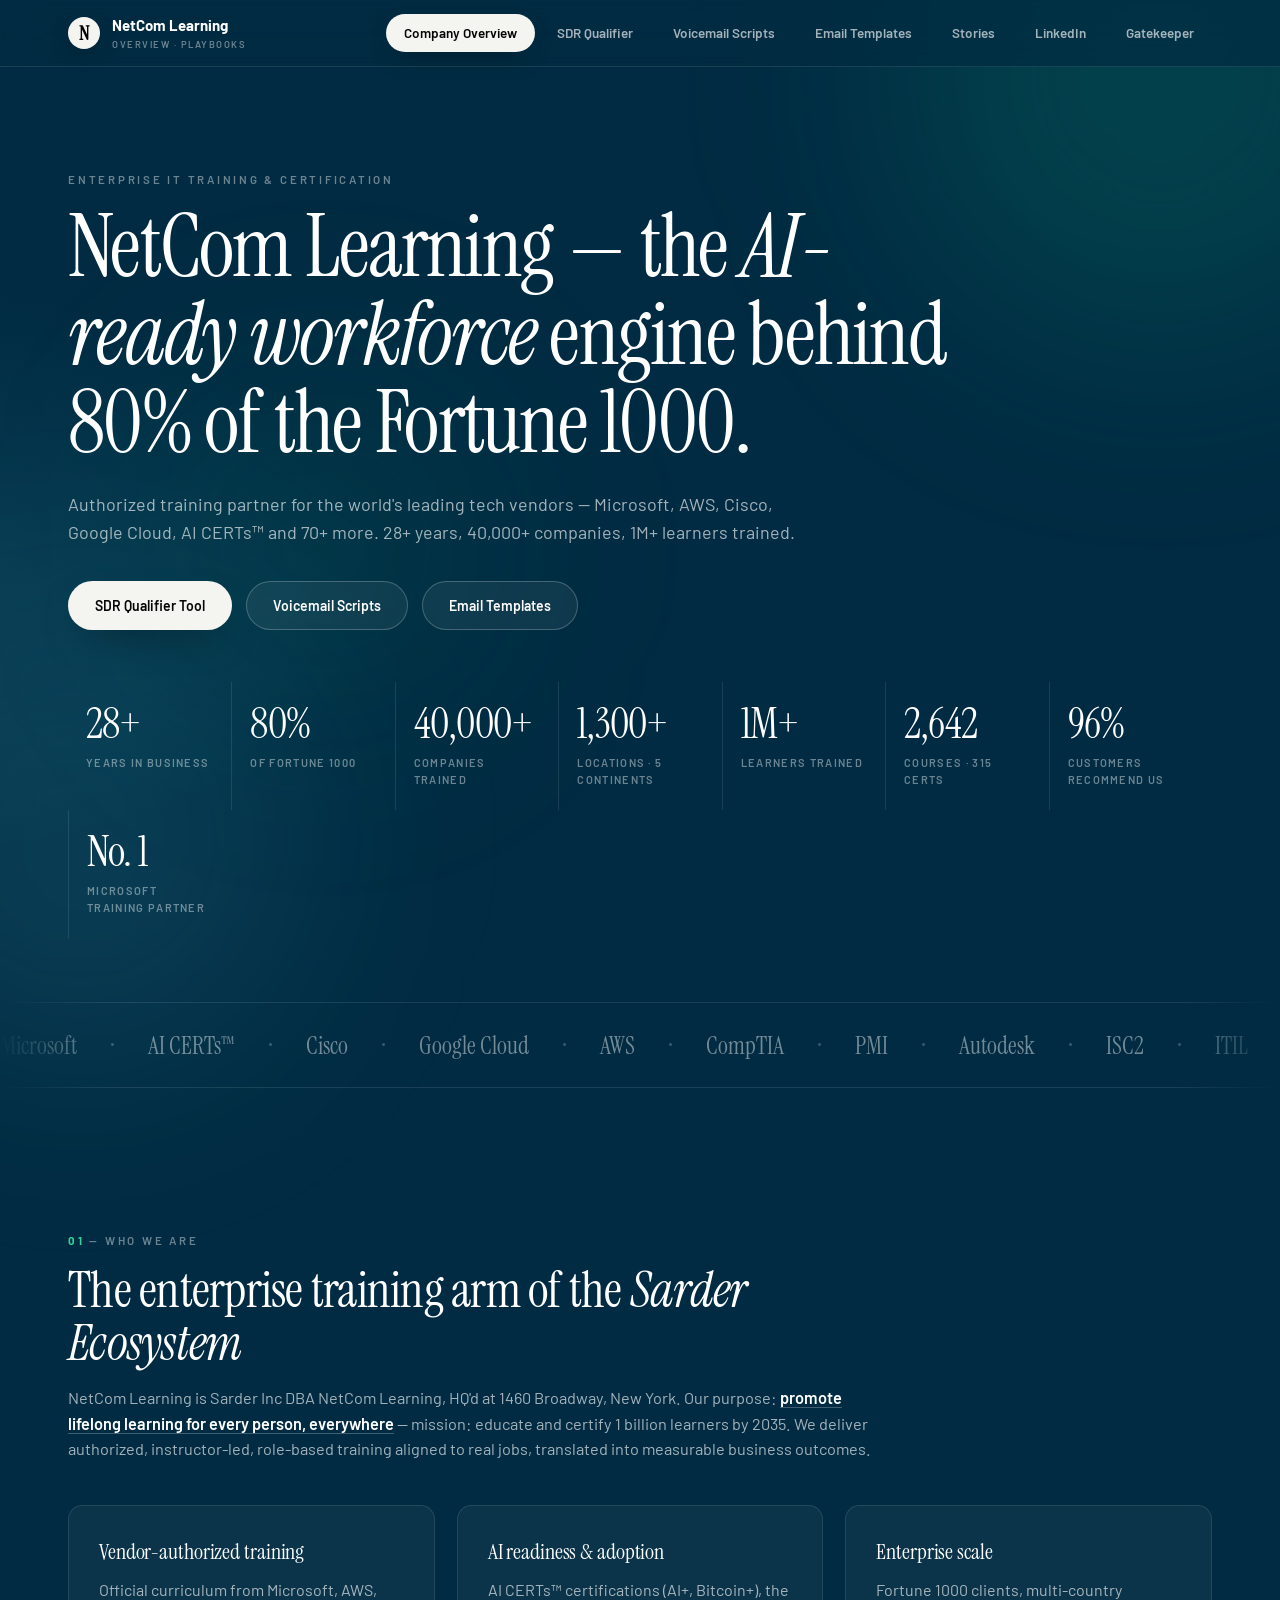
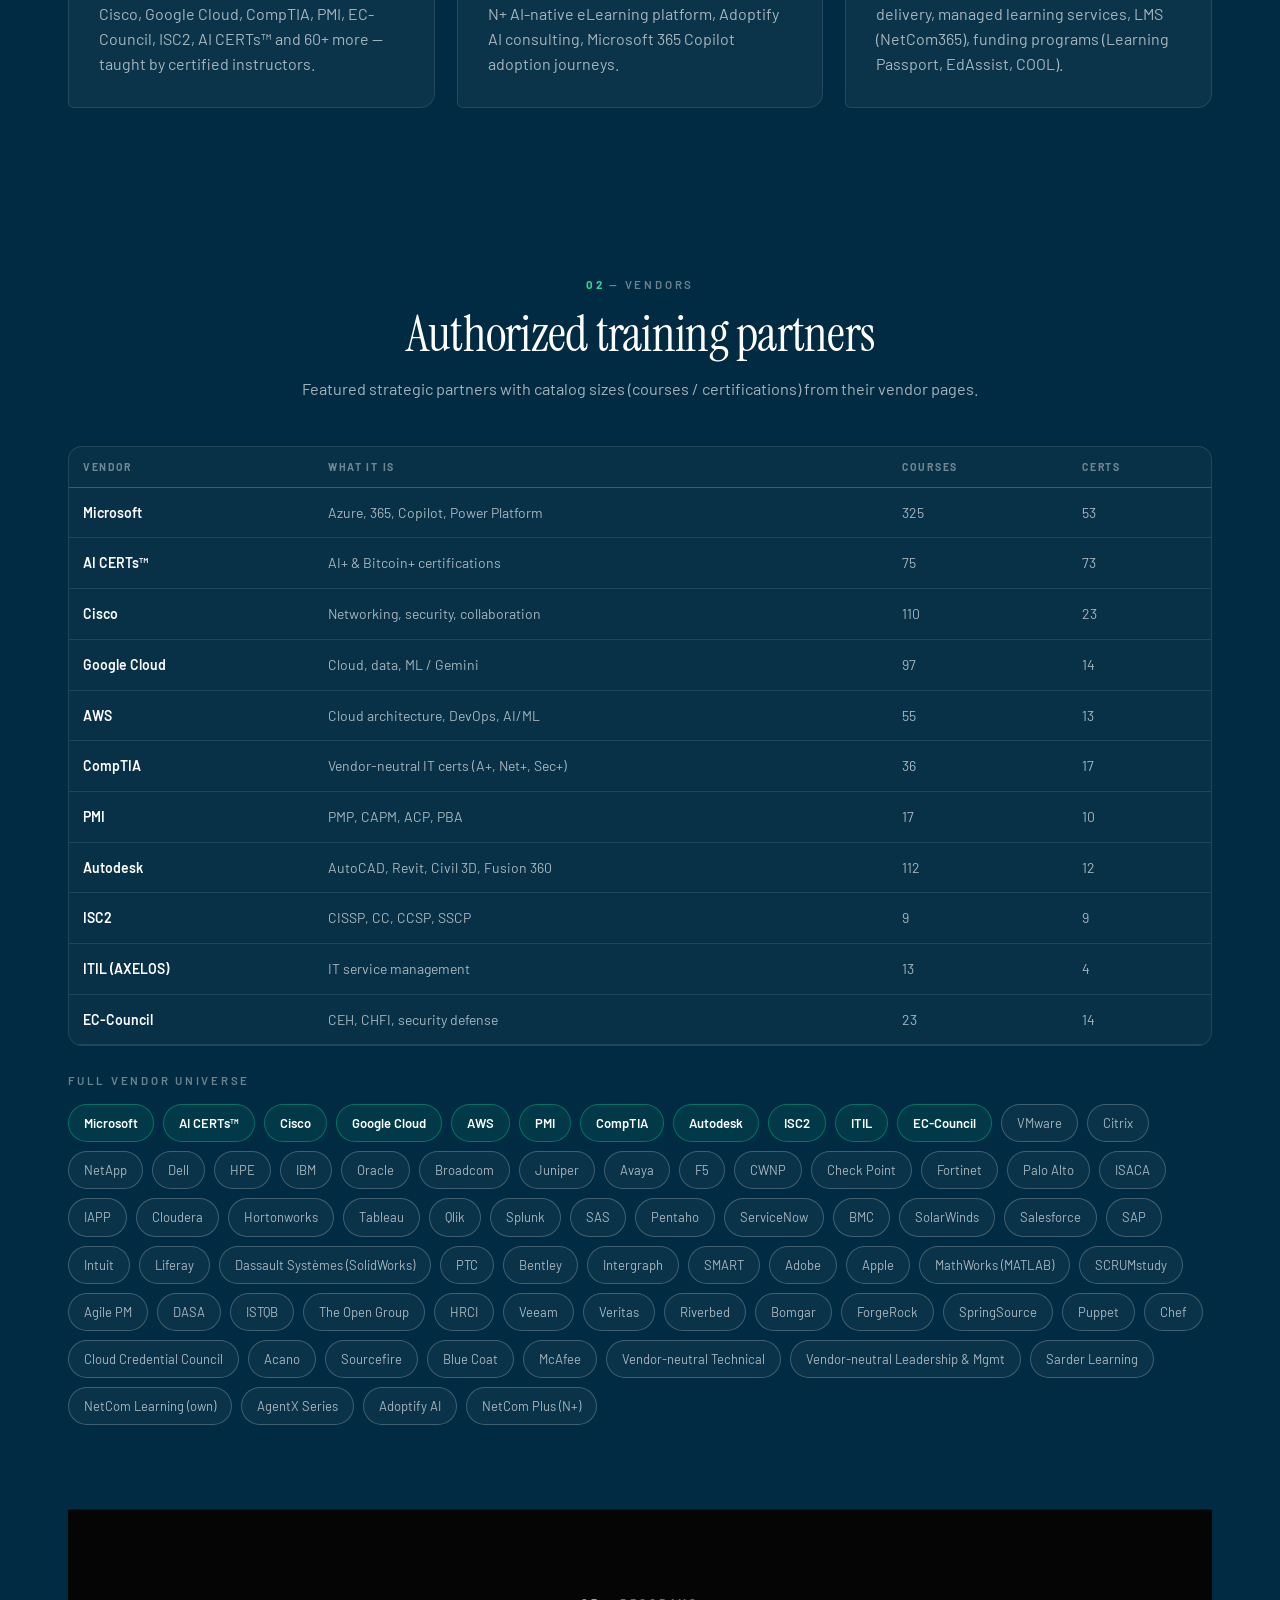
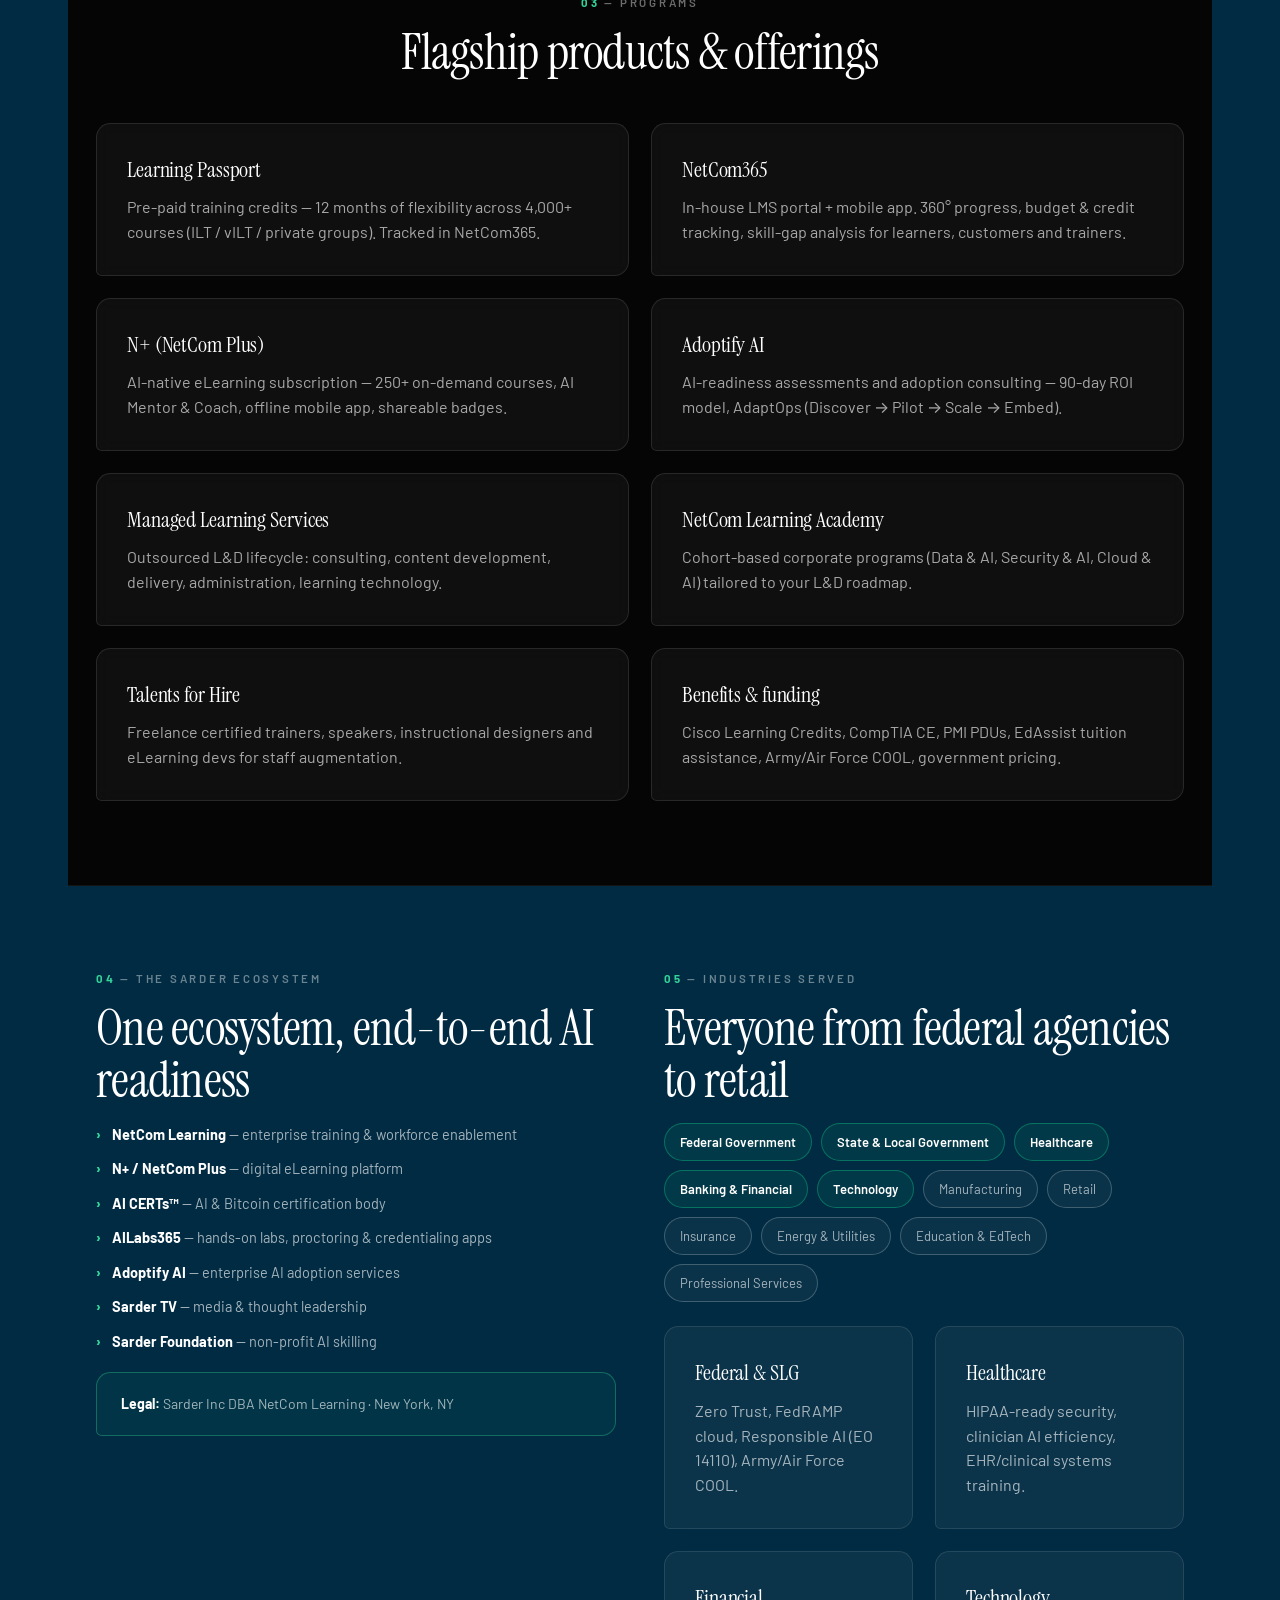
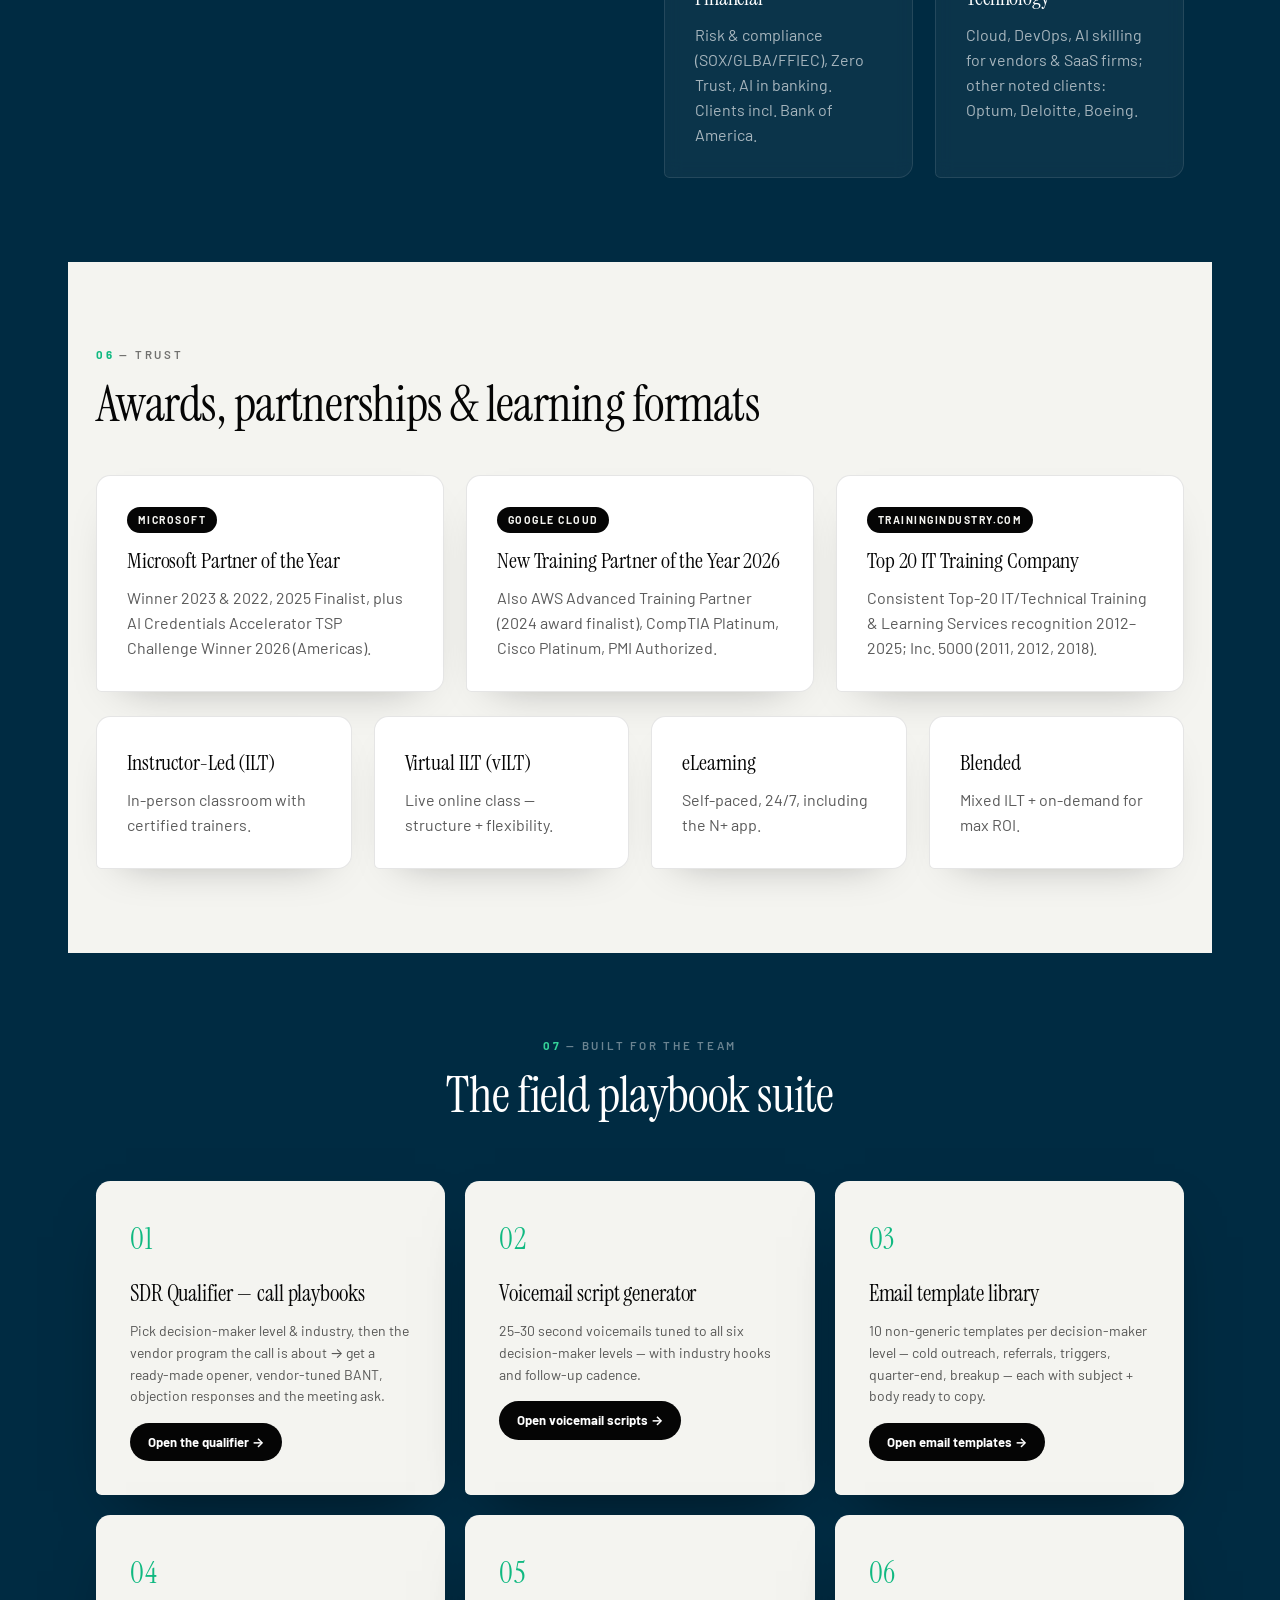
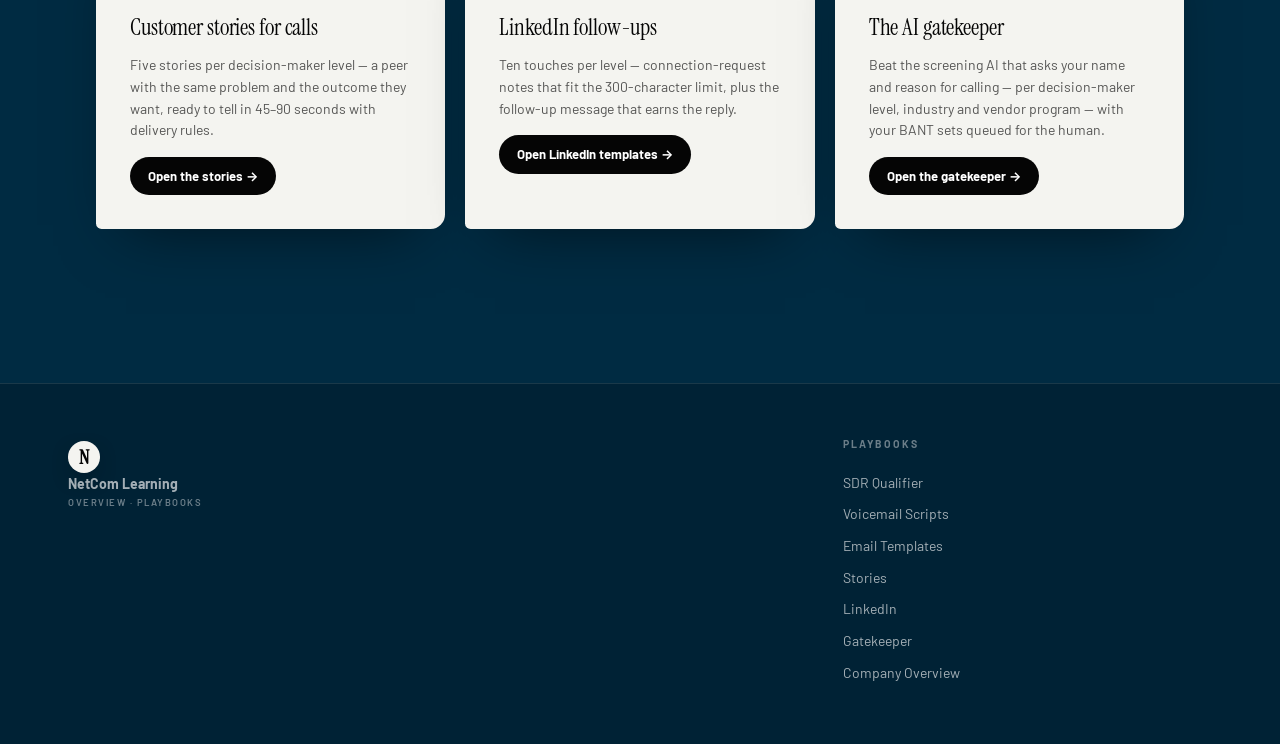
==== commit 5acf6a90: "c" ====
--- a/index.html
+++ b/index.html
@@ -25,6 +25,7 @@
       <a href="emails.html">Email Templates</a>
       <a href="stories.html">Stories</a>
       <a href="linkedin.html">LinkedIn</a>
+      <a href="gatekeeper.html">Gatekeeper</a>
     </div>
   </div>
 </nav>
@@ -207,7 +208,7 @@
         <a class="tool-tile" href="sdr-qualifier.html">
           <div class="t-icon">01</div>
           <h3>SDR Qualifier — call playbooks</h3>
-          <p>Pick the decision-maker level &amp; industry → get a ready-made opener, BANT qualifying questions, objection responses and the meeting ask.</p>
+          <p>Pick decision-maker level &amp; industry, then the vendor program the call is about → get a ready-made opener, vendor-tuned BANT, objection responses and the meeting ask.</p>
           <span class="go">Open the qualifier →</span>
         </a>
         <a class="tool-tile" href="voicemail-scripts.html">
@@ -233,6 +234,12 @@
           <h3>LinkedIn follow-ups</h3>
           <p>Ten touches per level — connection-request notes that fit the 300-character limit, plus the follow-up message that earns the reply.</p>
           <span class="go">Open LinkedIn templates →</span>
+        </a>
+        <a class="tool-tile" href="gatekeeper.html">
+          <div class="t-icon">06</div>
+          <h3>The AI gatekeeper</h3>
+          <p>Beat the screening AI that asks your name and reason for calling — per decision-maker level, industry and vendor program — with your BANT sets queued for the human.</p>
+          <span class="go">Open the gatekeeper →</span>
         </a>
       </div>
     </div>
@@ -252,6 +259,7 @@
         <a href="emails.html">Email Templates</a>
         <a href="stories.html">Stories</a>
         <a href="linkedin.html">LinkedIn</a>
+        <a href="gatekeeper.html">Gatekeeper</a>
         <a href="index.html">Company Overview</a>
       </div>
     </div>
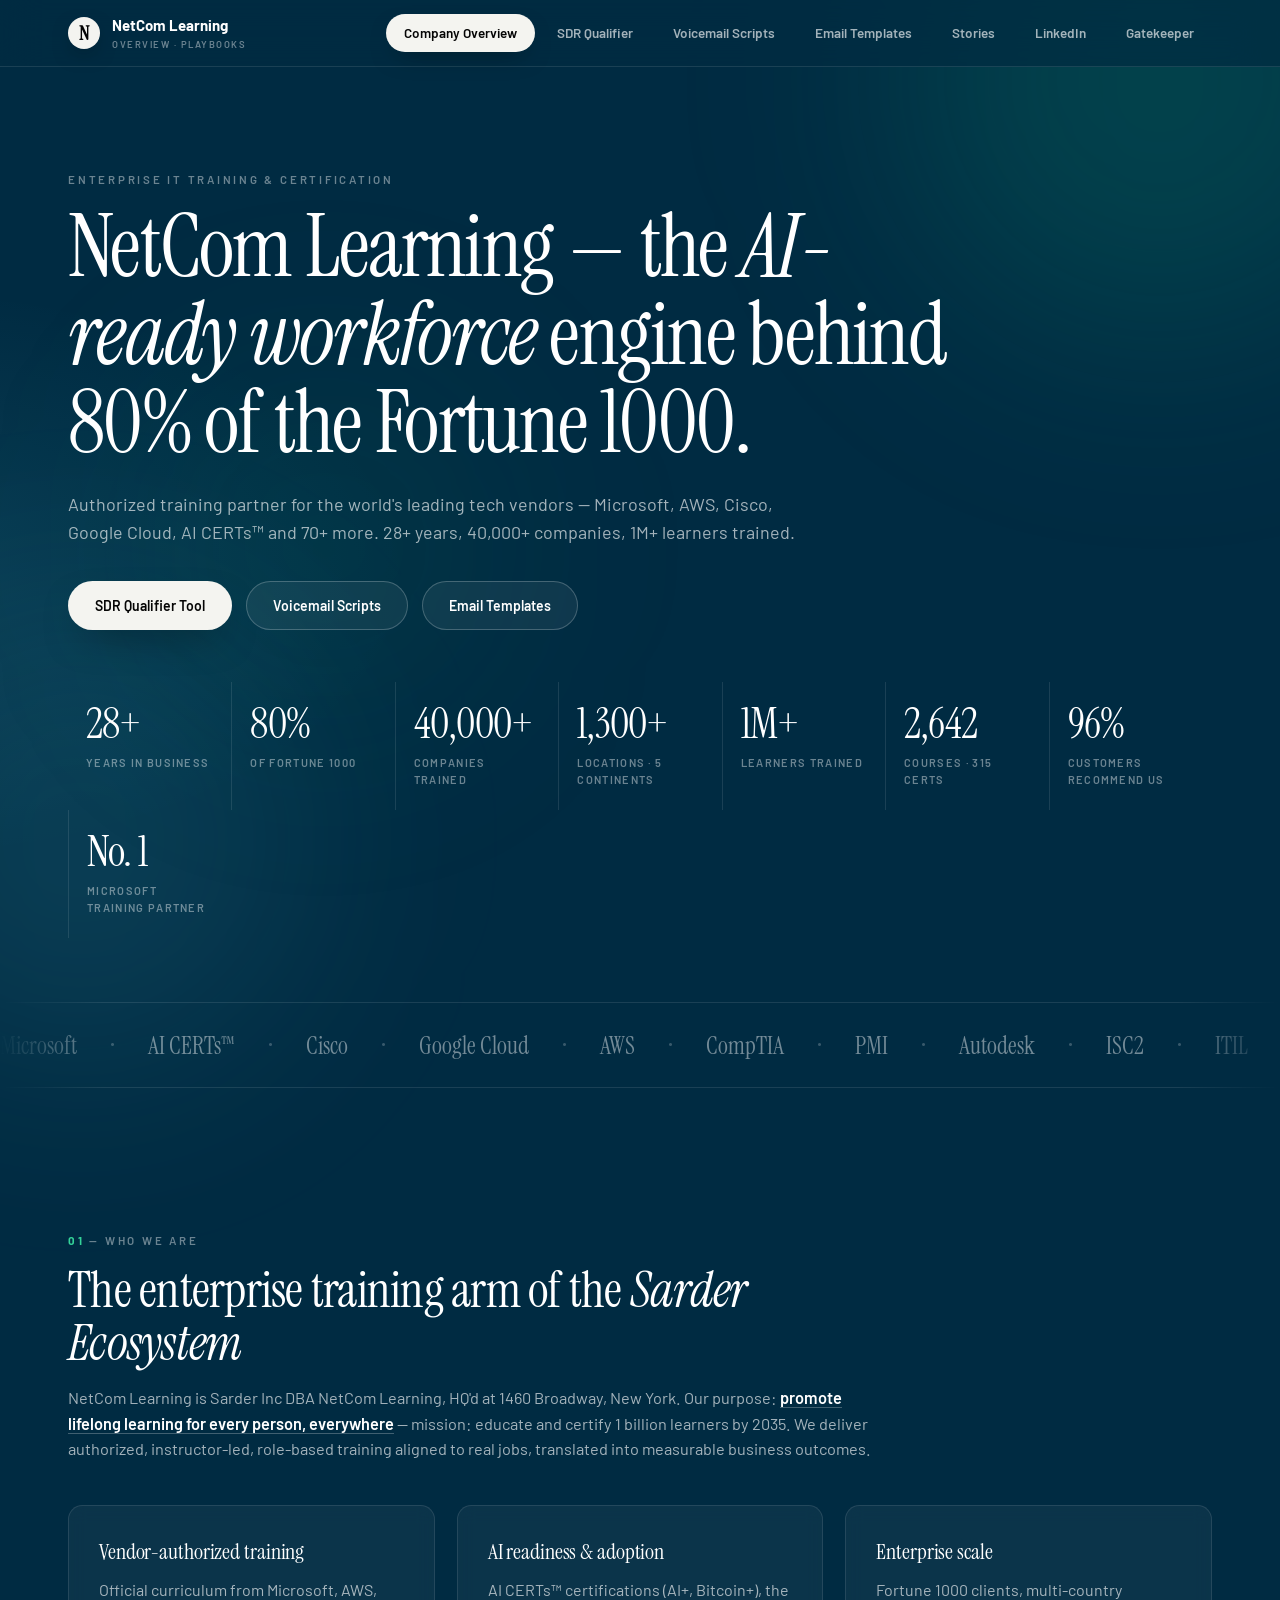
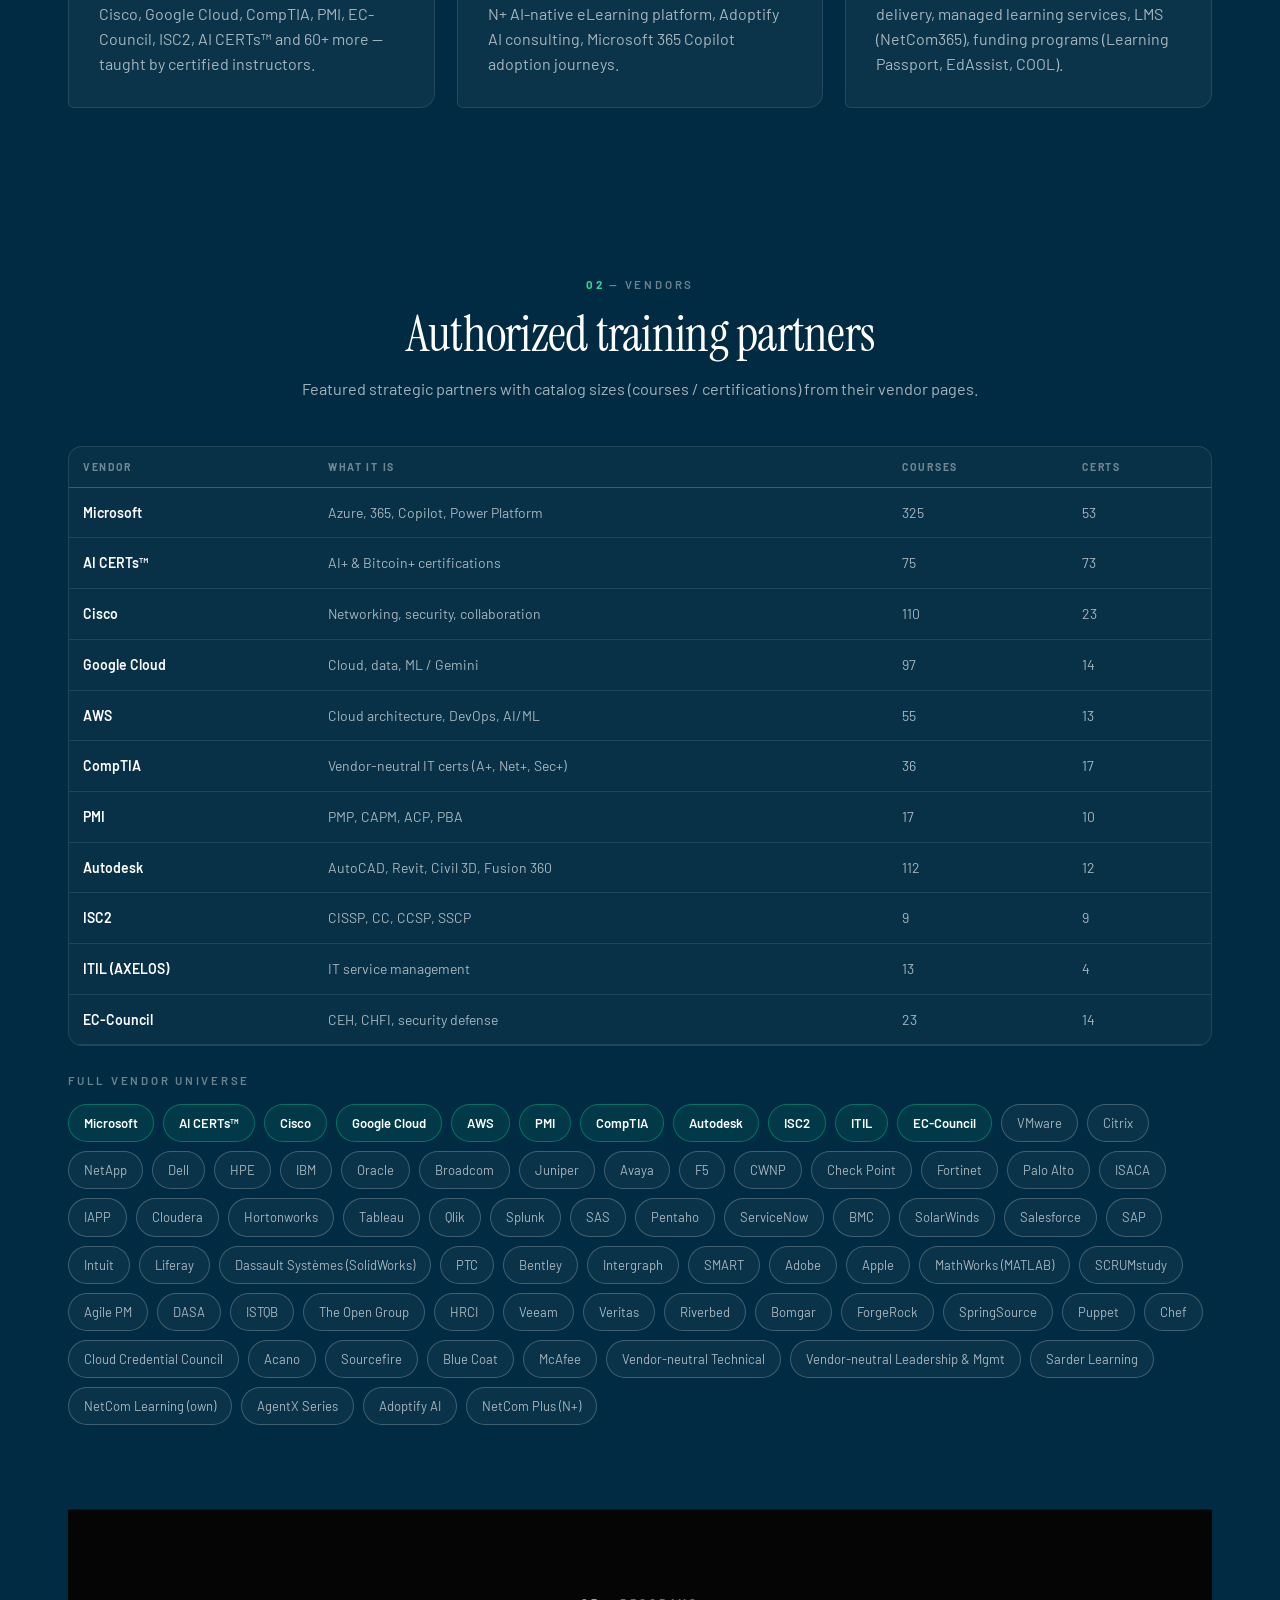
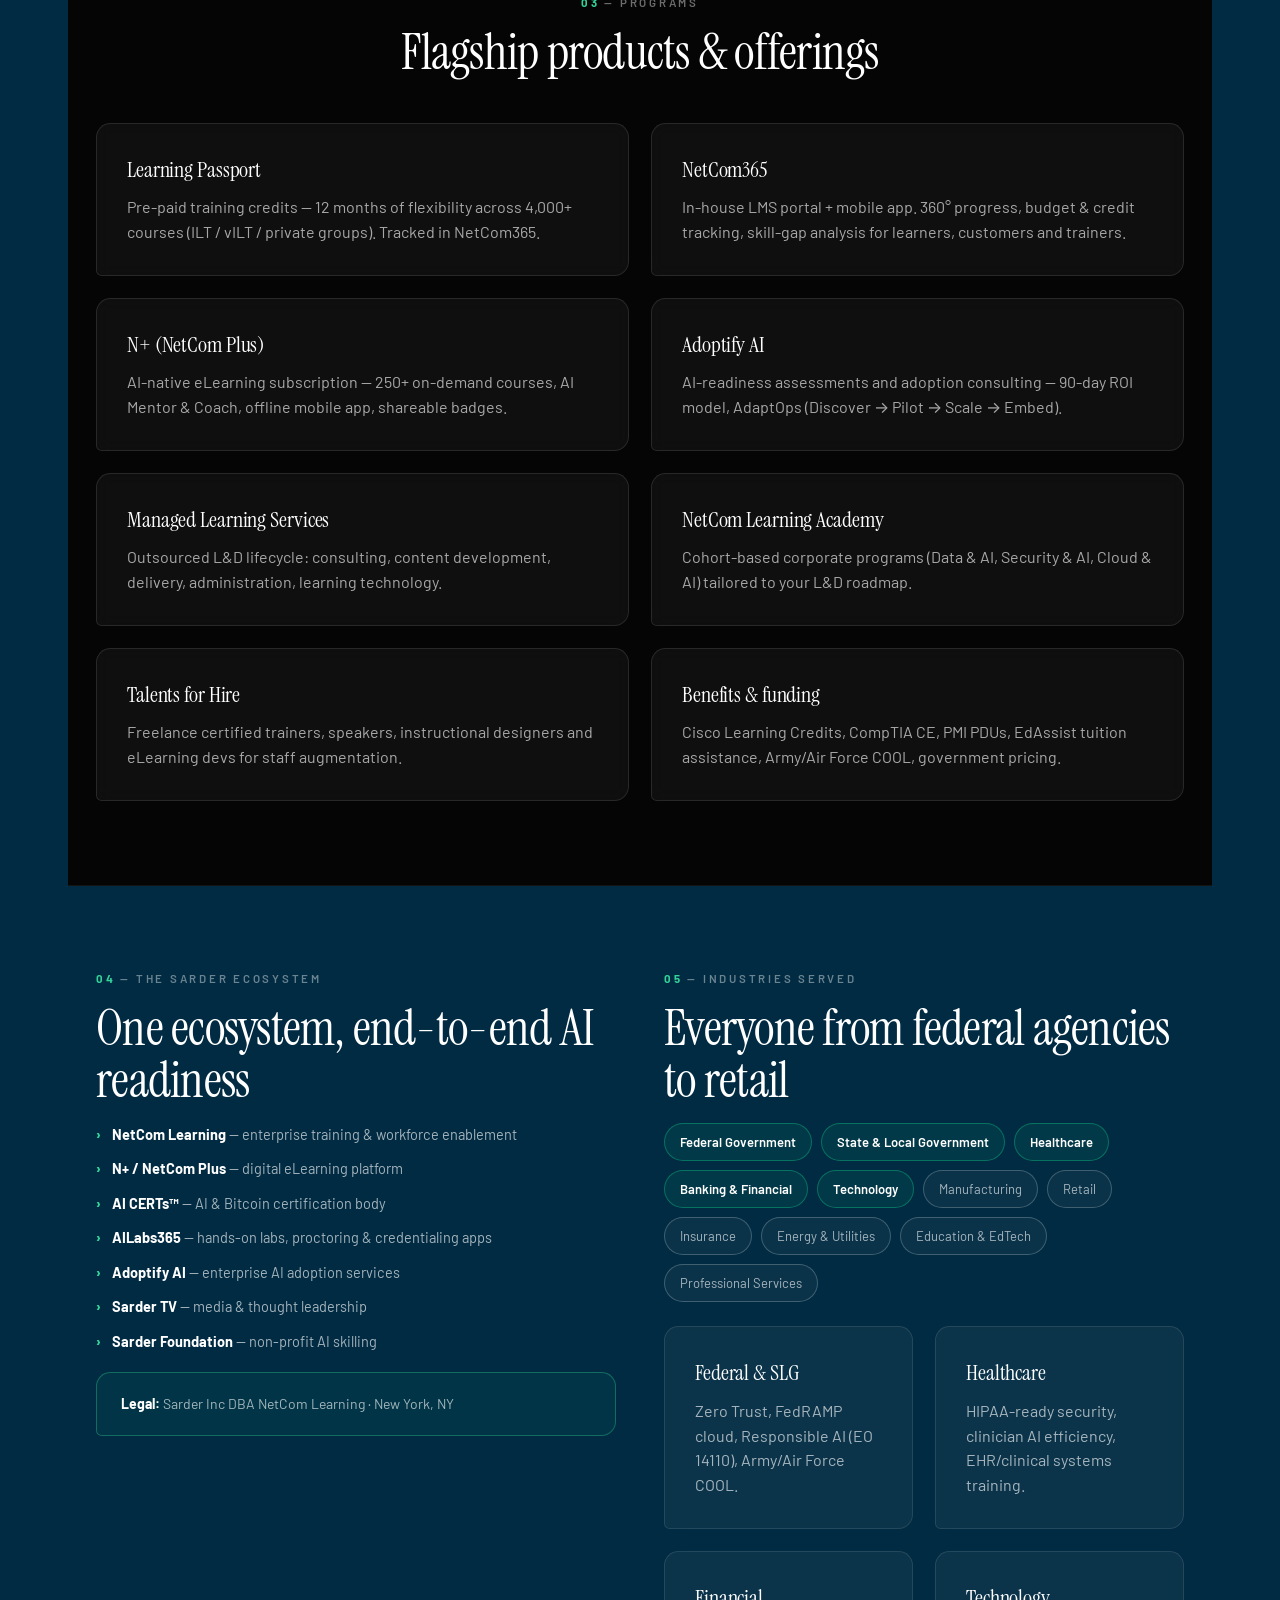
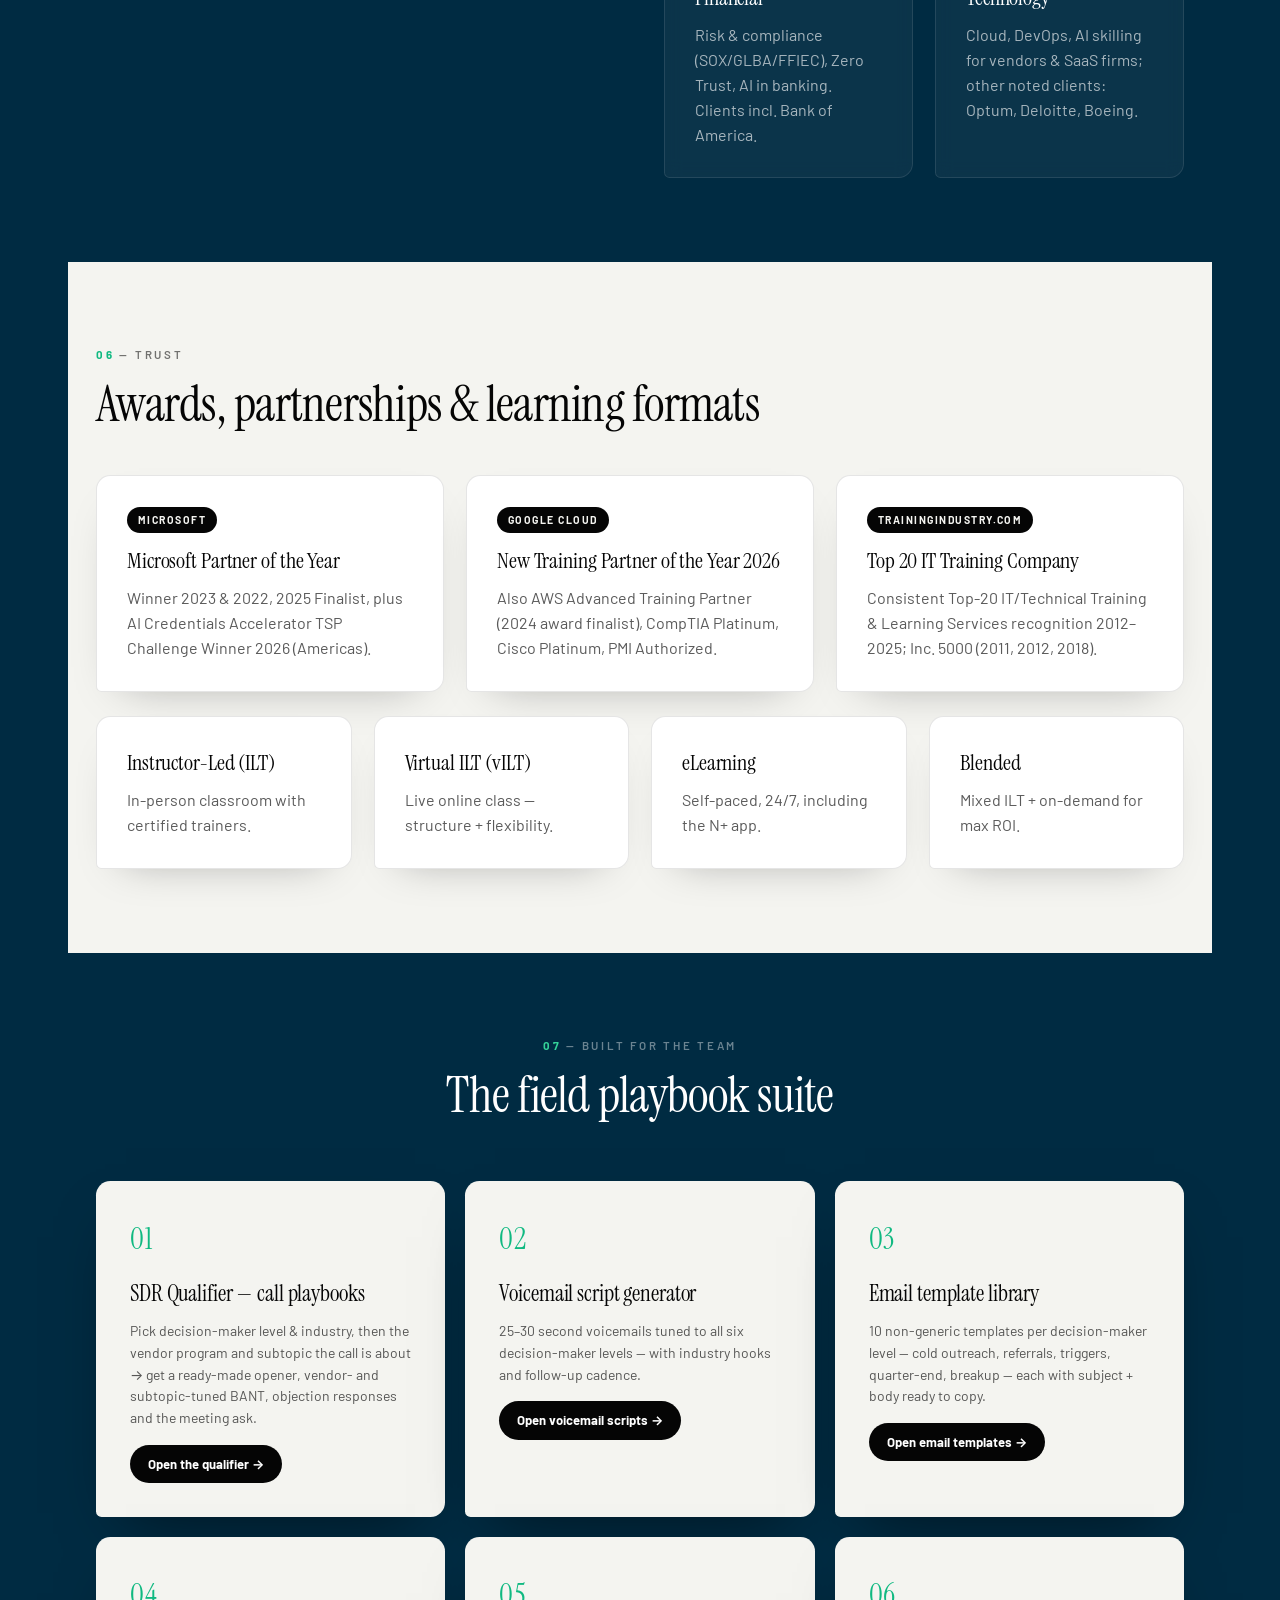
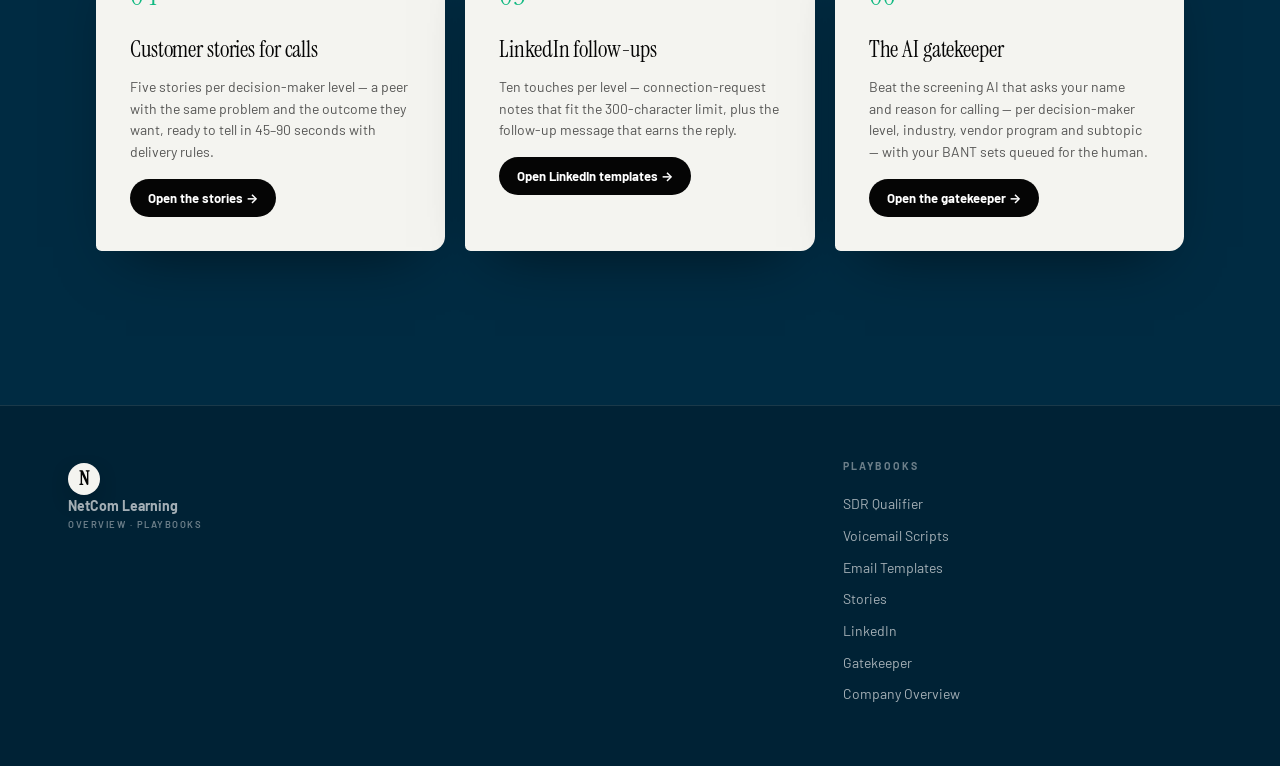
==== commit bfd374a0: "v" ====
--- a/index.html
+++ b/index.html
@@ -208,7 +208,7 @@
         <a class="tool-tile" href="sdr-qualifier.html">
           <div class="t-icon">01</div>
           <h3>SDR Qualifier — call playbooks</h3>
-          <p>Pick decision-maker level &amp; industry, then the vendor program the call is about → get a ready-made opener, vendor-tuned BANT, objection responses and the meeting ask.</p>
+          <p>Pick decision-maker level &amp; industry, then the vendor program and subtopic the call is about → get a ready-made opener, vendor- and subtopic-tuned BANT, objection responses and the meeting ask.</p>
           <span class="go">Open the qualifier →</span>
         </a>
         <a class="tool-tile" href="voicemail-scripts.html">
@@ -238,7 +238,7 @@
         <a class="tool-tile" href="gatekeeper.html">
           <div class="t-icon">06</div>
           <h3>The AI gatekeeper</h3>
-          <p>Beat the screening AI that asks your name and reason for calling — per decision-maker level, industry and vendor program — with your BANT sets queued for the human.</p>
+          <p>Beat the screening AI that asks your name and reason for calling — per decision-maker level, industry, vendor program and subtopic — with your BANT sets queued for the human.</p>
           <span class="go">Open the gatekeeper →</span>
         </a>
       </div>
